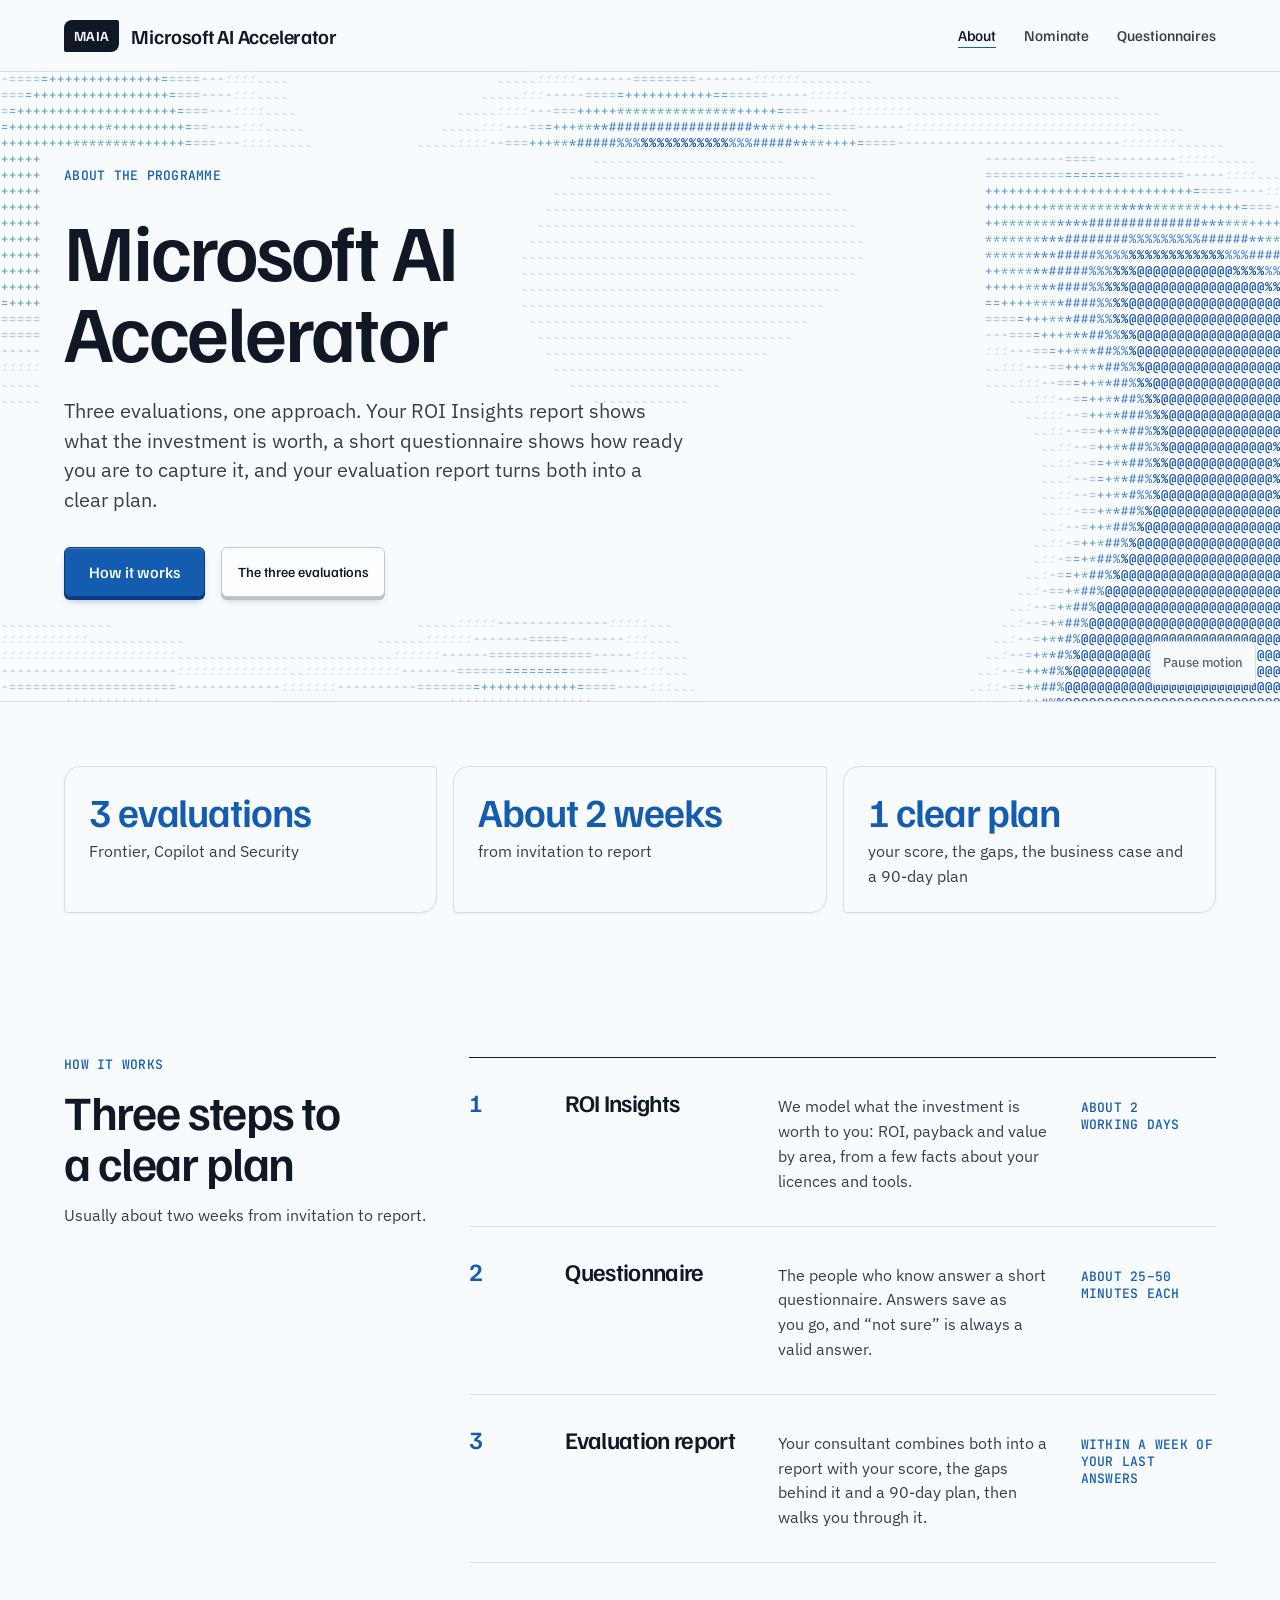
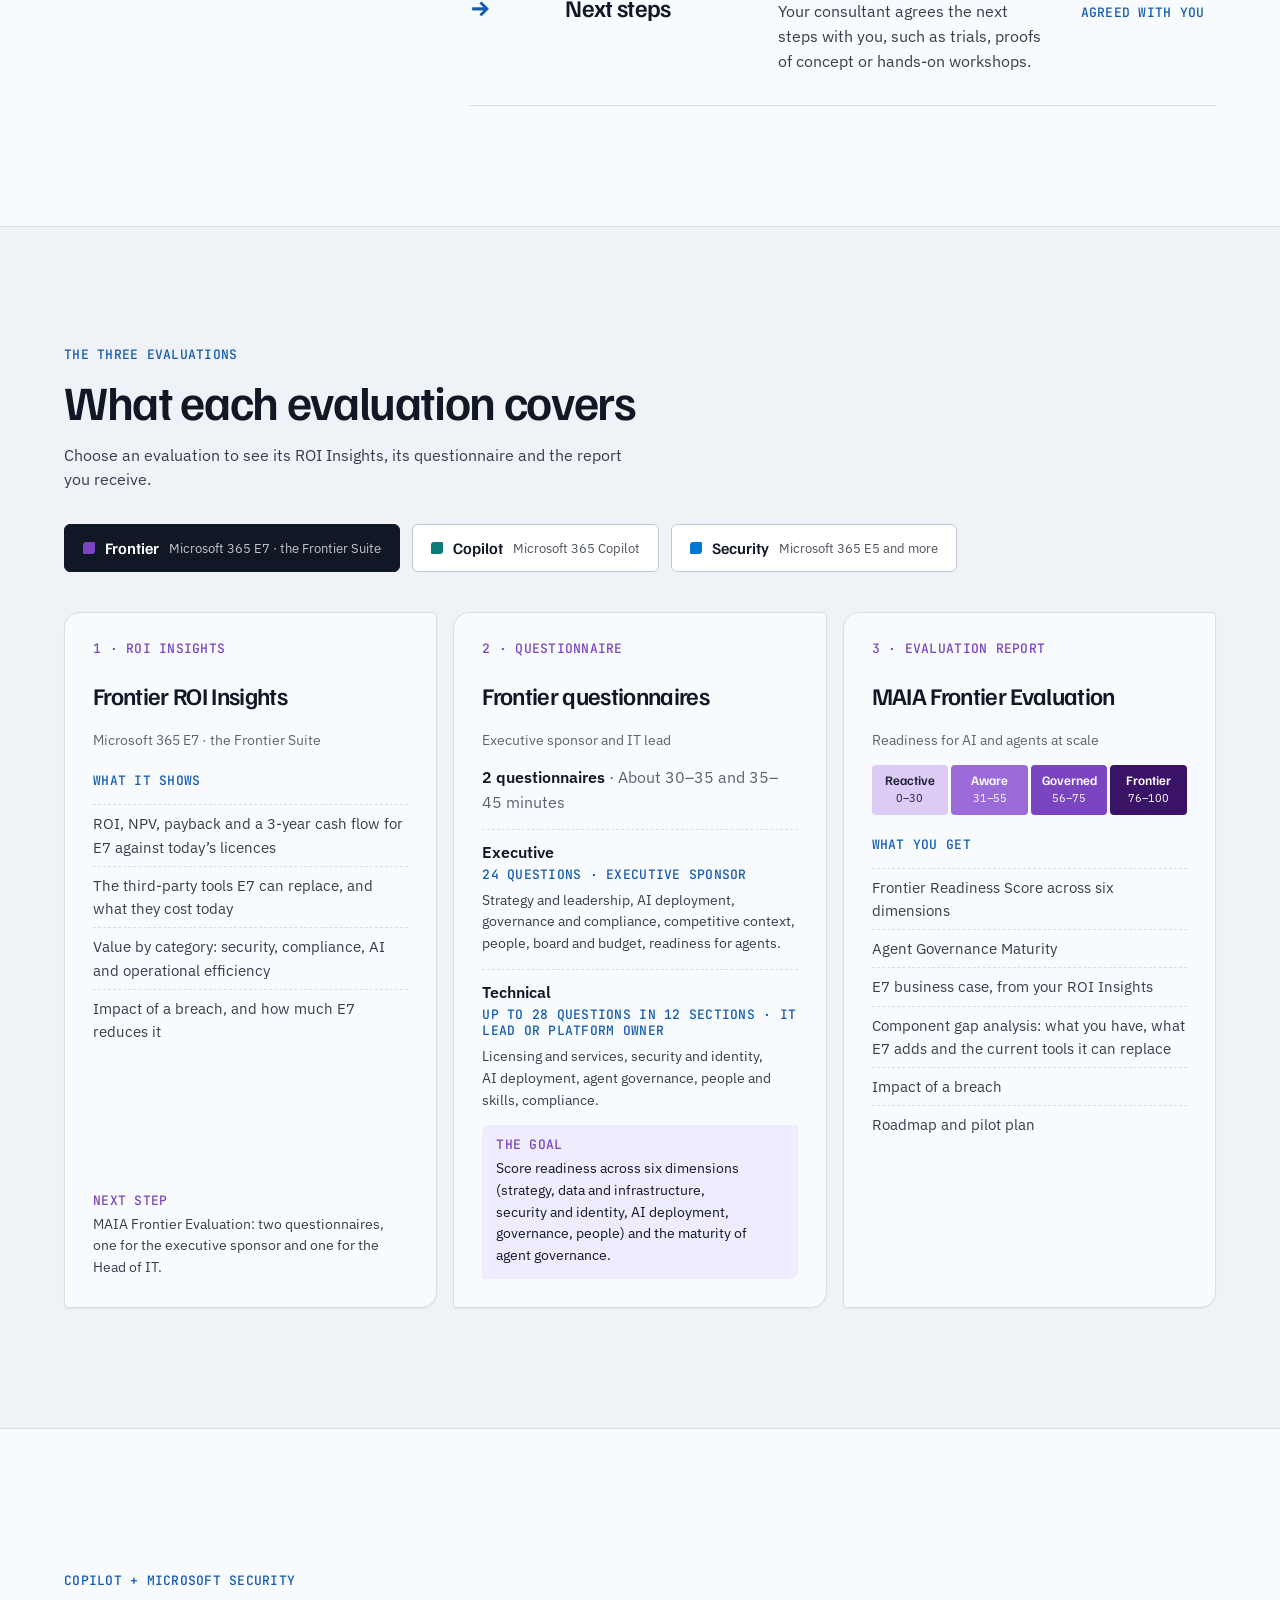
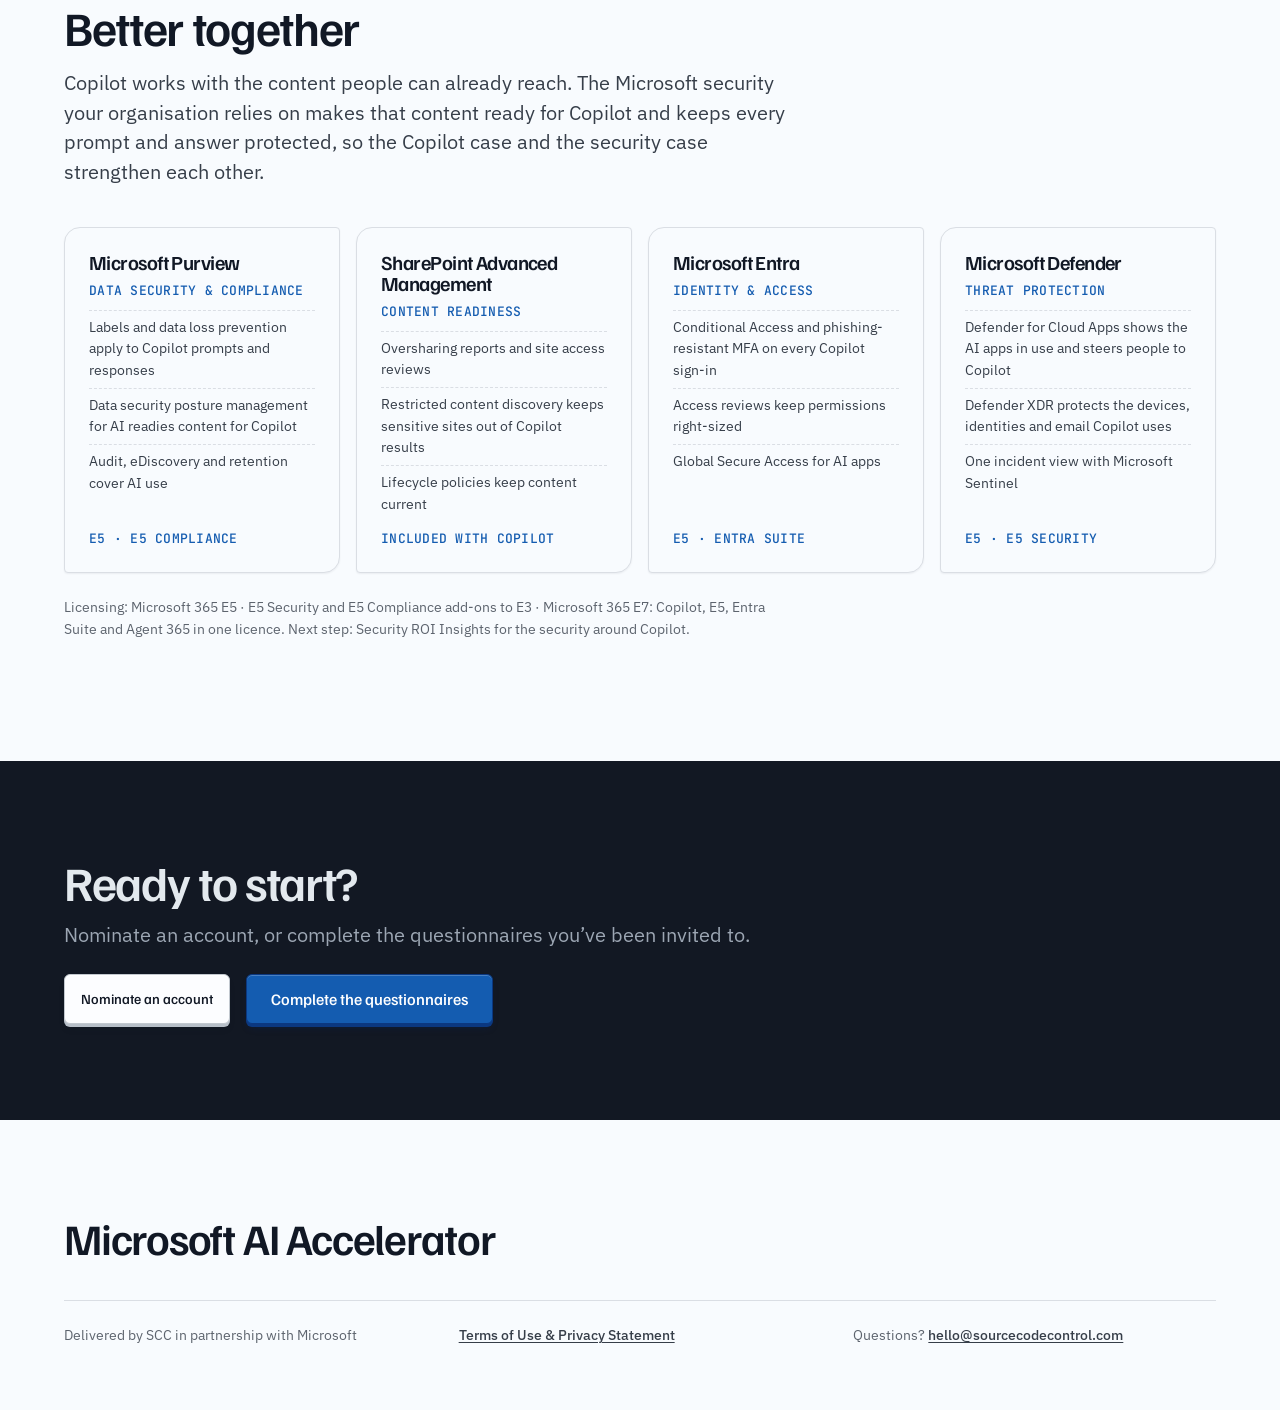
==== about.html @ e5592fd8 "Add files via upload" ====
<!DOCTYPE html>
<html lang="en">
<head>
<meta charset="UTF-8">
<meta name="viewport" content="width=device-width, initial-scale=1.0">
<title>About the programme · Microsoft AI Accelerator</title>
<meta name="description" content="Welcome to Microsoft AI Accelerator: learn about the programme, nominate an account, or complete your Frontier, Copilot or Security questionnaires.">
<meta name="robots" content="noindex">
<link rel="icon" href="data:image/svg+xml,%3Csvg xmlns='http://www.w3.org/2000/svg' viewBox='0 0 64 64'%3E%3Crect width='64' height='64' rx='14' fill='%2317223A'/%3E%3Ctext x='32' y='40' font-family='Segoe UI,Arial' font-size='19' font-weight='700' fill='%23F5F7FB' text-anchor='middle'%3EMAIA%3C/text%3E%3C/svg%3E">
<link rel="preconnect" href="https://fonts.googleapis.com"><link rel="preconnect" href="https://fonts.gstatic.com" crossorigin><link href="https://fonts.googleapis.com/css2?family=Familjen+Grotesk:wght@500;600&amp;family=IBM+Plex+Sans:wght@400;500;600&amp;family=JetBrains+Mono:wght@500&amp;display=swap" rel="stylesheet">
<style>
body{margin:0;background:oklch(98.6% .005 250);color:oklch(21% .028 262);font:16px/1.55 'IBM Plex Sans',system-ui,sans-serif;-webkit-font-smoothing:antialiased}
a{color:inherit;text-decoration-thickness:1px;text-underline-offset:.16em}a:hover{color:oklch(48% .15 256)}
h1,h2,h3{margin:0;font-family:'Familjen Grotesk',system-ui,sans-serif;font-weight:600;letter-spacing:-.028em;line-height:1.05;text-wrap:balance}p{margin:0;text-wrap:pretty}
.wrap{width:100%;max-width:1440px;margin:0 auto;padding:0 64px;box-sizing:border-box}@media(max-width:960px){.wrap{padding:0 24px}}@media(max-width:640px){.wrap{padding:0 16px}.hide-s{display:none!important}}
.key{display:inline-flex;align-items:center;justify-content:center;gap:8px;min-height:44px;padding:0 16px;border:1px solid oklch(83% .012 252);border-radius:6px;background:oklch(99.4% .003 250);color:oklch(21% .028 262);font:500 14px/1 'Familjen Grotesk',sans-serif;box-shadow:0 3px 0 0 oklch(80% .016 254),0 6px 8px -4px oklch(21% .028 262/.28),inset 0 1px 0 #fff;text-decoration:none;white-space:nowrap;cursor:pointer;transition:transform .12s}
.key:hover{transform:translateY(-1px);color:oklch(21% .028 262)}.key:active{transform:translateY(3px);box-shadow:inset 0 1px 2px oklch(21% .028 262/.14)}
.key.p{min-height:48px;padding:0 24px;font-size:16px;background:oklch(48% .15 256);border-color:oklch(36% .13 260);color:#fff;box-shadow:0 3px 0 0 oklch(36% .13 260),0 6px 8px -4px oklch(30% .12 260/.45),inset 0 1px 0 oklch(100% 0 0/.22)}.key.p:hover{color:#fff}
.card{display:block;box-sizing:border-box;background:oklch(98.6% .005 250);border:1px solid oklch(90% .009 252);border-radius:16px 4px 16px 4px;box-shadow:0 1px 2px oklch(21% .028 262/.06);text-decoration:none;color:inherit;transition:border-color .22s}a.card:hover{border-color:oklch(72% .09 256);color:inherit}a.card:hover .key{transform:translateY(-1px)}
.eb{font:500 13px/1.3 'JetBrains Mono',ui-monospace,monospace;letter-spacing:.02em;text-transform:uppercase;color:oklch(48% .15 256)}
.dots{background-image:radial-gradient(circle,oklch(81% .045 255) 1px,transparent 1.4px);background-size:8px 16px}.dots-d{background-image:radial-gradient(circle,oklch(41% .05 260) 1px,transparent 1.4px);background-size:8px 16px}
.inp{width:100%;box-sizing:border-box;min-height:44px;padding:10px 12px;border:1px solid oklch(83% .012 252);border-radius:6px;background:#fff;color:inherit;font:16px/1.4 'IBM Plex Sans',sans-serif}
.opt{display:flex;gap:12px;align-items:flex-start;width:100%;box-sizing:border-box;text-align:left;padding:12px 14px;border:1px solid oklch(83% .012 252);border-radius:6px;background:#fff;color:inherit;font:16px/1.45 'IBM Plex Sans',sans-serif;cursor:pointer}.opt:hover{border-color:oklch(48% .15 256)}.opt.on{border-color:oklch(48% .15 256);background:oklch(95% .028 256);box-shadow:0 0 0 1px oklch(48% .15 256)}
.tbl{width:100%;border-collapse:collapse;font-size:14px}.tbl th{text-align:left;font:500 12px/1.2 'JetBrains Mono',monospace;text-transform:uppercase;color:oklch(50% .018 258);padding:10px;border:0;border-bottom:1px solid oklch(90% .009 252);white-space:nowrap;background:oklch(98.6% .005 250)}.tbl td{padding:6px 10px;border:0;border-top:1px solid oklch(90% .009 252);vertical-align:middle}.tbl tbody tr:first-child td{border-top:0}.rc>div:first-child{border-top:0!important}.tbl .inp{min-height:38px;padding:7px 9px;font-size:14px}
:focus-visible{outline:2px solid oklch(48% .15 256);outline-offset:2px}[hidden]{display:none!important}@media(prefers-reduced-motion:reduce){*{transition:none!important;animation:none!important}}
.g3{display:grid;grid-template-columns:repeat(3,minmax(0,1fr));gap:16px}.steps{display:grid;grid-template-columns:minmax(0,4fr) minmax(0,8fr);column-gap:32px}
.srow{display:grid;grid-template-columns:64px minmax(0,4fr) minmax(0,6fr) minmax(0,3fr);column-gap:32px;align-items:baseline;padding:32px 0;border-top:1px solid oklch(90% .009 252)}
.tab{display:inline-flex;align-items:center;gap:10px;min-height:48px;padding:0 18px;border:1px solid oklch(83% .012 252);border-radius:6px;background:#fff;color:inherit;font:600 16px/1 'Familjen Grotesk',sans-serif;cursor:pointer}.tab.on{background:oklch(21% .028 262);color:#fff;border-color:oklch(21% .028 262)}
.bt4{display:grid;grid-template-columns:repeat(4,minmax(0,1fr));gap:16px}
@media(max-width:960px){.g3,.steps,.bt4{grid-template-columns:minmax(0,1fr);row-gap:24px}.srow{grid-template-columns:40px minmax(0,1fr);row-gap:8px}.srow>*:nth-child(n+3){grid-column:2}}
</style>
</head>
<body>
<div style="min-height:100vh;background:oklch(98.6% .005 250)">
<header class="wrap" style="display:flex;align-items:center;justify-content:space-between;gap:24px;min-height:72px;border-bottom:1px solid oklch(90% .009 252);background:oklch(98.6% .005 250);position:relative;z-index:10">
<a href="index.html#home" data-keep style="display:inline-flex;align-items:center;gap:12px;text-decoration:none;color:oklch(21% .028 262);min-width:0"><span aria-hidden="true" style="height:32px;padding:0 10px;display:grid;place-items:center;flex-shrink:0;border-radius:8px 2px;background:oklch(21% .028 262);color:oklch(98.6% .005 250);font:600 14px/1 'Familjen Grotesk',system-ui,sans-serif;letter-spacing:.02em">MAIA</span><span style="font:600 20px/1.1 'Familjen Grotesk',system-ui,sans-serif;letter-spacing:-.01em;white-space:nowrap">Microsoft AI Accelerator</span></a>
<nav aria-label="Site" style="display:flex;align-items:center;gap:28px"><a href="about.html" data-keep class="hide-s" style="font:500 15px/1 'Familjen Grotesk',system-ui,sans-serif;text-decoration:none;color:oklch(21% .028 262);text-decoration:underline;text-decoration-color:oklch(48% .15 256);text-underline-offset:6px;">About</a><a href="nominate.html" data-keep class="hide-s" style="font:500 15px/1 'Familjen Grotesk',system-ui,sans-serif;text-decoration:none;color:oklch(36% .022 260);">Nominate</a><a href="questionnaires.html" data-keep class="hide-s" style="font:500 15px/1 'Familjen Grotesk',system-ui,sans-serif;text-decoration:none;color:oklch(36% .022 260);">Questionnaires</a></nav>
</header>
<main>
<section style="position:relative;isolation:isolate;border-bottom:1px solid oklch(90% .009 252)"><div class="dots" aria-hidden="true" style="position:absolute;inset:0;z-index:0;pointer-events:none"><canvas data-field="1" style="display:block;width:100%;height:100%;background:oklch(98.6% .005 250)"></canvas></div><div class="wrap" style="position:relative;z-index:2;padding-top:96px;padding-bottom:104px"><div data-shield="0.12" style="display:grid;gap:24px;max-width:900px">
<p class="eb">About the programme</p>
<h1 style="font-size:clamp(44px,5vw + 16px,84px);line-height:1.02;max-width:16ch">Microsoft AI Accelerator</h1>
<p style="font-size:clamp(18px,.35vw + 16px,22px);line-height:1.45;color:oklch(36% .022 260);max-width:52ch">Three evaluations, one approach. Your ROI Insights report shows what the investment is worth, a short questionnaire shows how ready you are to capture it, and your evaluation report turns both into a clear plan.</p>
<div style="display:flex;flex-wrap:wrap;gap:16px;margin-top:8px"><a class="key p" href="#how">How it works</a><a class="key" href="#evaluations">The three evaluations</a></div>
</div></div><button type="button" id="motionBtn" aria-pressed="false" style="position:absolute;right:24px;bottom:16px;z-index:3;min-height:44px;padding:0 12px;border:1px solid oklch(90% .009 252);border-radius:6px;background:oklch(98.6% .005 250);color:oklch(50% .018 258);font:500 13px/1 'IBM Plex Sans',sans-serif;cursor:pointer">Pause motion</button></section>
<section class="wrap" style="padding-top:64px"><div class="g3">
<div class="card" style="padding:24px"><p style="font:600 40px/1 'Familjen Grotesk',system-ui,sans-serif;letter-spacing:-.028em;color:oklch(48% .15 256)">3 evaluations</p><p style="color:oklch(36% .022 260);margin-top:8px">Frontier, Copilot and Security</p></div>
<div class="card" style="padding:24px"><p style="font:600 40px/1 'Familjen Grotesk',system-ui,sans-serif;letter-spacing:-.028em;color:oklch(48% .15 256)">About 2 weeks</p><p style="color:oklch(36% .022 260);margin-top:8px">from invitation to report</p></div>
<div class="card" style="padding:24px"><p style="font:600 40px/1 'Familjen Grotesk',system-ui,sans-serif;letter-spacing:-.028em;color:oklch(48% .15 256)">1 clear plan</p><p style="color:oklch(36% .022 260);margin-top:8px">your score, the gaps, the business case and a 90-day plan</p></div>
</div></section>
<section id="how" class="wrap steps" style="padding-top:144px;padding-bottom:120px">
<div style="margin-bottom:40px"><p class="eb">How it works</p><h2 style="font-size:clamp(32px,2.5vw + 16px,56px);max-width:12ch;margin-top:12px">Three steps to a clear plan</h2><p style="color:oklch(36% .022 260);margin-top:16px">Usually about two weeks from invitation to report.</p></div>
<ol style="margin:0;padding:0;list-style:none;border-bottom:1px solid oklch(90% .009 252)">
<li class="srow" style="border-top-color:oklch(21% .028 262)"><span style="font:600 25px/1 'Familjen Grotesk',system-ui,sans-serif;color:oklch(48% .15 256)">1</span><h3 style="font-size:24px">ROI Insights</h3><p style="color:oklch(36% .022 260)">We model what the investment is worth to you: ROI, payback and value by area, from a few facts about your licences and tools.</p><p class="eb">About 2 working days</p></li>
<li class="srow"><span style="font:600 25px/1 'Familjen Grotesk',system-ui,sans-serif;color:oklch(48% .15 256)">2</span><h3 style="font-size:24px">Questionnaire</h3><p style="color:oklch(36% .022 260)">The people who know answer a short questionnaire. Answers save as you go, and “not sure” is always a valid answer.</p><p class="eb">About 25–50 minutes each</p></li>
<li class="srow"><span style="font:600 25px/1 'Familjen Grotesk',system-ui,sans-serif;color:oklch(48% .15 256)">3</span><h3 style="font-size:24px">Evaluation report</h3><p style="color:oklch(36% .022 260)">Your consultant combines both into a report with your score, the gaps behind it and a 90-day plan, then walks you through it.</p><p class="eb">Within a week of your last answers</p></li>
<li class="srow"><span style="font:600 25px/1 'Familjen Grotesk',system-ui,sans-serif;color:oklch(48% .15 256)">→</span><h3 style="font-size:24px">Next steps</h3><p style="color:oklch(36% .022 260)">Your consultant agrees the next steps with you, such as trials, proofs of concept or hands-on workshops.</p><p class="eb">Agreed with you</p></li>
</ol>
</section>
<section id="evaluations" style="background:oklch(96.2% .008 252);border-top:1px solid oklch(90% .009 252);border-bottom:1px solid oklch(90% .009 252);padding:120px 0">
<div class="wrap">
<p class="eb">The three evaluations</p><h2 style="font-size:clamp(32px,2.5vw + 16px,56px);margin-top:12px">What each evaluation covers</h2>
<p style="color:oklch(36% .022 260);margin-top:16px;max-width:60ch">Choose an evaluation to see its ROI Insights, its questionnaire and the report you receive.</p>
<div role="tablist" aria-label="Evaluations" style="display:flex;flex-wrap:wrap;gap:12px;margin:32px 0 40px"><button type="button" role="tab" class="tab on" id="tab-frontier" data-k="frontier" aria-selected="true" aria-controls="panel-frontier"><span aria-hidden="true" style="width:12px;height:12px;border-radius:3px 1px;background:#7B45C2"></span>Frontier<span style="font:400 13px/1 'IBM Plex Sans',sans-serif;opacity:.75">Microsoft 365 E7 · the Frontier Suite</span></button><button type="button" role="tab" class="tab" id="tab-copilot" data-k="copilot" aria-selected="false" aria-controls="panel-copilot"><span aria-hidden="true" style="width:12px;height:12px;border-radius:3px 1px;background:#0B7C78"></span>Copilot<span style="font:400 13px/1 'IBM Plex Sans',sans-serif;opacity:.75">Microsoft 365 Copilot</span></button><button type="button" role="tab" class="tab" id="tab-security" data-k="security" aria-selected="false" aria-controls="panel-security"><span aria-hidden="true" style="width:12px;height:12px;border-radius:3px 1px;background:#0078D4"></span>Security<span style="font:400 13px/1 'IBM Plex Sans',sans-serif;opacity:.75">Microsoft 365 E5 and more</span></button></div>
<div class="g3" role="tabpanel" id="panel-frontier" aria-labelledby="tab-frontier">
<div class="card" style="padding:28px;display:flex;flex-direction:column;gap:14px"><p class="eb" style="color:#7B45C2">1 · ROI Insights</p><h3 style="font-size:24px;line-height:1.15;margin-top:10px">Frontier ROI Insights</h3><p style="color:oklch(50% .018 258);font-size:14px;margin-top:6px">Microsoft 365 E7 · the Frontier Suite</p><p class="eb" style="margin-top:8px">What it shows</p><ul style="margin:0;padding:0;list-style:none;font-size:15px;color:oklch(36% .022 260)"><li style="padding:7px 0;border-top:1px dashed oklch(90% .009 252)">ROI, NPV, payback and a 3-year cash flow for E7 against today’s licences</li><li style="padding:7px 0;border-top:1px dashed oklch(90% .009 252)">The third-party tools E7 can replace, and what they cost today</li><li style="padding:7px 0;border-top:1px dashed oklch(90% .009 252)">Value by category: security, compliance, AI and operational efficiency</li><li style="padding:7px 0;border-top:1px dashed oklch(90% .009 252)">Impact of a breach, and how much E7 reduces it</li></ul><div style="margin-top:auto;padding-top:12px;font-size:14px;color:oklch(36% .022 260)"><p class="eb" style="color:#7B45C2">Next step</p><p style="margin-top:4px">MAIA Frontier Evaluation: two questionnaires, one for the executive sponsor and one for the Head of IT.</p></div></div>
<div class="card" style="padding:28px;display:flex;flex-direction:column;gap:14px"><p class="eb" style="color:#7B45C2">2 · Questionnaire</p><h3 style="font-size:24px;line-height:1.15;margin-top:10px">Frontier questionnaires</h3><p style="color:oklch(50% .018 258);font-size:14px;margin-top:6px">Executive sponsor and IT lead</p><p style="font-weight:600">2 questionnaires<span style="font-weight:400;color:oklch(50% .018 258)"> · About 30–35 and 35–45 minutes</span></p><div style="border-top:1px dashed oklch(90% .009 252);padding-top:10px"><p style="font-weight:600">Executive</p><p class="eb" style="margin-top:2px">24 questions · executive sponsor</p><p style="font-size:14px;color:oklch(36% .022 260);margin-top:6px">Strategy and leadership, AI deployment, governance and compliance, competitive context, people, board and budget, readiness for agents.</p></div><div style="border-top:1px dashed oklch(90% .009 252);padding-top:10px"><p style="font-weight:600">Technical</p><p class="eb" style="margin-top:2px">Up to 28 questions in 12 sections · IT lead or platform owner</p><p style="font-size:14px;color:oklch(36% .022 260);margin-top:6px">Licensing and services, security and identity, AI deployment, agent governance, people and skills, compliance.</p></div><div style="margin-top:auto;padding:12px 14px;border-radius:8px 2px;background:oklch(95% .025 292);font-size:14px"><p class="eb" style="color:#7B45C2">The goal</p><p style="margin-top:4px">Score readiness across six dimensions (strategy, data and infrastructure, security and identity, AI deployment, governance, people) and the maturity of agent governance.</p></div></div>
<div class="card" style="padding:28px;display:flex;flex-direction:column;gap:14px"><p class="eb" style="color:#7B45C2">3 · Evaluation report</p><h3 style="font-size:24px;line-height:1.15;margin-top:10px">MAIA Frontier Evaluation</h3><p style="color:oklch(50% .018 258);font-size:14px;margin-top:6px">Readiness for AI and agents at scale</p><div style="display:grid;grid-template-columns:repeat(4,minmax(0,1fr));gap:3px"><div style="padding:8px 4px;border-radius:4px;text-align:center;background:#DCCBF4;color:#1B2030"><p style="font:600 13px/1.1 'Familjen Grotesk',system-ui,sans-serif">Reactive</p><p style="font-size:11px;margin-top:2px">0–30</p></div><div style="padding:8px 4px;border-radius:4px;text-align:center;background:#9B6BDA;color:#FFFFFF"><p style="font:600 13px/1.1 'Familjen Grotesk',system-ui,sans-serif">Aware</p><p style="font-size:11px;margin-top:2px">31–55</p></div><div style="padding:8px 4px;border-radius:4px;text-align:center;background:#7B45C2;color:#FFFFFF"><p style="font:600 13px/1.1 'Familjen Grotesk',system-ui,sans-serif">Governed</p><p style="font-size:11px;margin-top:2px">56–75</p></div><div style="padding:8px 4px;border-radius:4px;text-align:center;background:#3B1366;color:#FFFFFF"><p style="font:600 13px/1.1 'Familjen Grotesk',system-ui,sans-serif">Frontier</p><p style="font-size:11px;margin-top:2px">76–100</p></div></div><p class="eb" style="margin-top:8px">What you get</p><ul style="margin:0;padding:0;list-style:none;font-size:15px;color:oklch(36% .022 260)"><li style="padding:7px 0;border-top:1px dashed oklch(90% .009 252)">Frontier Readiness Score across six dimensions</li><li style="padding:7px 0;border-top:1px dashed oklch(90% .009 252)">Agent Governance Maturity</li><li style="padding:7px 0;border-top:1px dashed oklch(90% .009 252)">E7 business case, from your ROI Insights</li><li style="padding:7px 0;border-top:1px dashed oklch(90% .009 252)">Component gap analysis: what you have, what E7 adds and the current tools it can replace</li><li style="padding:7px 0;border-top:1px dashed oklch(90% .009 252)">Impact of a breach</li><li style="padding:7px 0;border-top:1px dashed oklch(90% .009 252)">Roadmap and pilot plan</li></ul></div>
</div><div class="g3" role="tabpanel" id="panel-copilot" aria-labelledby="tab-copilot" hidden>
<div class="card" style="padding:28px;display:flex;flex-direction:column;gap:14px"><p class="eb" style="color:#0B7C78">1 · ROI Insights</p><h3 style="font-size:24px;line-height:1.15;margin-top:10px">Copilot ROI Insights</h3><p style="color:oklch(50% .018 258);font-size:14px;margin-top:6px">Microsoft 365 Copilot</p><p class="eb" style="margin-top:8px">What it shows</p><ul style="margin:0;padding:0;list-style:none;font-size:15px;color:oklch(36% .022 260)"><li style="padding:7px 0;border-top:1px dashed oklch(90% .009 252)">ROI, NPV, payback, licence cost and the time each person needs to save to break even</li><li style="padding:7px 0;border-top:1px dashed oklch(90% .009 252)">Stage 1, individual: time saved by role on meetings, search and content</li><li style="padding:7px 0;border-top:1px dashed oklch(90% .009 252)">Stages 2 and 3, departmental and organisational: KPIs from a sourced library</li><li style="padding:7px 0;border-top:1px dashed oklch(90% .009 252)">Value by role and by department</li></ul><div style="margin-top:auto;padding-top:12px;font-size:14px;color:oklch(36% .022 260)"><p class="eb" style="color:#0B7C78">Next step</p><p style="margin-top:4px">MAIA Copilot Value Evaluation: one questionnaire for whoever leads AI transformation. See also Copilot + Microsoft Security, below.</p></div></div>
<div class="card" style="padding:28px;display:flex;flex-direction:column;gap:14px"><p class="eb" style="color:#0B7C78">2 · Questionnaire</p><h3 style="font-size:24px;line-height:1.15;margin-top:10px">Copilot questionnaire</h3><p style="color:oklch(50% .018 258);font-size:14px;margin-top:6px">Whoever leads AI transformation, with the Copilot Dashboard to hand</p><p style="font-weight:600">1 questionnaire<span style="font-weight:400;color:oklch(50% .018 258)"> · About 25–35 minutes · 22 questions</span></p><div style="border-top:1px dashed oklch(90% .009 252);padding-top:10px"><p style="font-weight:600">Everyday AI</p><p class="eb" style="margin-top:2px">Regular use</p><p style="font-size:14px;color:oklch(36% .022 260);margin-top:6px">How many people use Copilot regularly, for which everyday tasks, and whether managers lead by example.</p></div><div style="border-top:1px dashed oklch(90% .009 252);padding-top:10px"><p style="font-weight:600">Advanced AI</p><p class="eb" style="margin-top:2px">Agents and workflows</p><p style="font-size:14px;color:oklch(36% .022 260);margin-top:6px">Agents in use, work handed over end to end, the first workflows to hand over, agent governance and department KPIs.</p></div><div style="border-top:1px dashed oklch(90% .009 252);padding-top:10px"><p style="font-weight:600">AI FinOps and measuring value</p><p class="eb" style="margin-top:2px">Spend matched to value</p><p style="font-size:14px;color:oklch(36% .022 260);margin-top:6px">Licence use, the Copilot Credits budget and forecast, moving unused licences, and how value is tracked.</p></div><div style="margin-top:auto;padding:12px 14px;border-radius:8px 2px;background:oklch(95.5% .025 190);font-size:14px"><p class="eb" style="color:#0B7C78">The goal</p><p style="margin-top:4px">Your Copilot Value Score, and how much of the value in your ROI Insights you already collect. An optional ROI check updates users, roles and KPIs.</p></div></div>
<div class="card" style="padding:28px;display:flex;flex-direction:column;gap:14px"><p class="eb" style="color:#0B7C78">3 · Evaluation report</p><h3 style="font-size:24px;line-height:1.15;margin-top:10px">MAIA Copilot Value Evaluation</h3><p style="color:oklch(50% .018 258);font-size:14px;margin-top:6px">The value Copilot returns today, and the plan to grow it</p><div style="display:grid;grid-template-columns:repeat(4,minmax(0,1fr));gap:3px"><div style="padding:8px 4px;border-radius:4px;text-align:center;background:#BFE6E0;color:#1B2030"><p style="font:600 13px/1.1 'Familjen Grotesk',system-ui,sans-serif">Starting</p><p style="font-size:11px;margin-top:2px">0–25</p></div><div style="padding:8px 4px;border-radius:4px;text-align:center;background:#1F9A90;color:#FFFFFF"><p style="font:600 13px/1.1 'Familjen Grotesk',system-ui,sans-serif">Building</p><p style="font-size:11px;margin-top:2px">26–50</p></div><div style="padding:8px 4px;border-radius:4px;text-align:center;background:#0B7C78;color:#FFFFFF"><p style="font:600 13px/1.1 'Familjen Grotesk',system-ui,sans-serif">Scaling</p><p style="font-size:11px;margin-top:2px">51–75</p></div><div style="padding:8px 4px;border-radius:4px;text-align:center;background:#073B3F;color:#FFFFFF"><p style="font:600 13px/1.1 'Familjen Grotesk',system-ui,sans-serif">Frontier</p><p style="font-size:11px;margin-top:2px">76–100</p></div></div><p class="eb" style="margin-top:8px">What you get</p><ul style="margin:0;padding:0;list-style:none;font-size:15px;color:oklch(36% .022 260)"><li style="padding:7px 0;border-top:1px dashed oklch(90% .009 252)">Copilot Value Score: Everyday AI, Advanced AI and AI FinOps</li><li style="padding:7px 0;border-top:1px dashed oklch(90% .009 252)">Value collected today against the licence cost</li><li style="padding:7px 0;border-top:1px dashed oklch(90% .009 252)">Break-even: minutes a day each person needs to save</li><li style="padding:7px 0;border-top:1px dashed oklch(90% .009 252)">Your first workflows, valued</li><li style="padding:7px 0;border-top:1px dashed oklch(90% .009 252)">Five actions, lowest answers first, and a 30/60/90-day plan with a day-90 target</li><li style="padding:7px 0;border-top:1px dashed oklch(90% .009 252)">Copilot + Microsoft Security: better together</li></ul></div>
</div><div class="g3" role="tabpanel" id="panel-security" aria-labelledby="tab-security" hidden>
<div class="card" style="padding:28px;display:flex;flex-direction:column;gap:14px"><p class="eb" style="color:#0078D4">1 · ROI Insights</p><h3 style="font-size:24px;line-height:1.15;margin-top:10px">Security ROI Insights</h3><p style="color:oklch(50% .018 258);font-size:14px;margin-top:6px">Microsoft 365 E5 · Sentinel · Defender for Cloud · Entra Suite</p><p class="eb" style="margin-top:8px">What it shows</p><ul style="margin:0;padding:0;list-style:none;font-size:15px;color:oklch(36% .022 260)"><li style="padding:7px 0;border-top:1px dashed oklch(90% .009 252)">ROI, NPV, payback and a 3-year cash flow for the move to E5</li><li style="padding:7px 0;border-top:1px dashed oklch(90% .009 252)">Four value pillars: Reduce TCO, Reduce Risk & Increase Resilience, Boost Operational Excellence, Lead with AI</li><li style="padding:7px 0;border-top:1px dashed oklch(90% .009 252)">Security tools E5 consolidates, and breach loss avoided</li><li style="padding:7px 0;border-top:1px dashed oklch(90% .009 252)">Outlooks for Sentinel, Defender for Cloud and Entra Suite</li></ul><div style="margin-top:auto;padding-top:12px;font-size:14px;color:oklch(36% .022 260)"><p class="eb" style="color:#0078D4">Next step</p><p style="margin-top:4px">MAIA Security Evaluation: two questionnaires, one for the executive sponsor and one for the security lead.</p></div></div>
<div class="card" style="padding:28px;display:flex;flex-direction:column;gap:14px"><p class="eb" style="color:#0078D4">2 · Questionnaire</p><h3 style="font-size:24px;line-height:1.15;margin-top:10px">Security questionnaires</h3><p style="color:oklch(50% .018 258);font-size:14px;margin-top:6px">Executive sponsor and security lead</p><p style="font-weight:600">2 questionnaires<span style="font-weight:400;color:oklch(50% .018 258)"> · About 25–30 and 45–50 minutes</span></p><div style="border-top:1px dashed oklch(90% .009 252);padding-top:10px"><p style="font-weight:600">Executive</p><p class="eb" style="margin-top:2px">16 questions · CFO, CIO or COO</p><p style="font-size:14px;color:oklch(36% .022 260);margin-top:6px">Business priorities, the risks that matter to the board, incident history, how the decision gets made and when the budget is set.</p></div><div style="border-top:1px dashed oklch(90% .009 252);padding-top:10px"><p style="font-weight:600">Technical</p><p class="eb" style="margin-top:2px">57 questions in 9 sections · CISO or Head of IT Security</p><p style="font-size:14px;color:oklch(36% .022 260);margin-top:6px">Licensing and pricing, security tools and spend, identity, endpoint, email and data, security operations and compliance, cloud.</p></div><div style="margin-top:auto;padding:12px 14px;border-radius:8px 2px;background:oklch(95% .028 256);font-size:14px"><p class="eb" style="color:#0078D4">The goal</p><p style="margin-top:4px">Score security posture across six domains (identity, endpoint, data and AI, cloud, security operations, governance) and find the tools E5 can consolidate.</p></div></div>
<div class="card" style="padding:28px;display:flex;flex-direction:column;gap:14px"><p class="eb" style="color:#0078D4">3 · Evaluation report</p><h3 style="font-size:24px;line-height:1.15;margin-top:10px">MAIA Security Evaluation</h3><p style="color:oklch(50% .018 258);font-size:14px;margin-top:6px">Your posture, your exposure and the case for the board</p><div style="display:grid;grid-template-columns:repeat(4,minmax(0,1fr));gap:3px"><div style="padding:8px 4px;border-radius:4px;text-align:center;background:#C5E1F7;color:#1B2030"><p style="font:600 13px/1.1 'Familjen Grotesk',system-ui,sans-serif">Exposed</p><p style="font-size:11px;margin-top:2px">0–39</p></div><div style="padding:8px 4px;border-radius:4px;text-align:center;background:#3A96DD;color:#FFFFFF"><p style="font:600 13px/1.1 'Familjen Grotesk',system-ui,sans-serif">Developing</p><p style="font-size:11px;margin-top:2px">40–59</p></div><div style="padding:8px 4px;border-radius:4px;text-align:center;background:#0078D4;color:#FFFFFF"><p style="font:600 13px/1.1 'Familjen Grotesk',system-ui,sans-serif">Managed</p><p style="font-size:11px;margin-top:2px">60–79</p></div><div style="padding:8px 4px;border-radius:4px;text-align:center;background:#033870;color:#FFFFFF"><p style="font:600 13px/1.1 'Familjen Grotesk',system-ui,sans-serif">Resilient</p><p style="font-size:11px;margin-top:2px">80–100</p></div></div><p class="eb" style="margin-top:8px">What you get</p><ul style="margin:0;padding:0;list-style:none;font-size:15px;color:oklch(36% .022 260)"><li style="padding:7px 0;border-top:1px dashed oklch(90% .009 252)">Security Posture Index today and the target, by domain</li><li style="padding:7px 0;border-top:1px dashed oklch(90% .009 252)">Impact of a breach and the expected loss avoided</li><li style="padding:7px 0;border-top:1px dashed oklch(90% .009 252)">Programme business case: E5 with Sentinel, Defender for Cloud and Entra Suite</li><li style="padding:7px 0;border-top:1px dashed oklch(90% .009 252)">Decision path: who decides, who approves, and when</li><li style="padding:7px 0;border-top:1px dashed oklch(90% .009 252)">Five priorities</li><li style="padding:7px 0;border-top:1px dashed oklch(90% .009 252)">90-day roadmap</li></ul></div>
</div></div>
</div>
</section>
<section class="wrap" style="padding-top:144px;padding-bottom:120px">
<p class="eb">Copilot + Microsoft Security</p><h2 style="font-size:clamp(32px,2.5vw + 16px,56px);margin-top:12px">Better together</h2>
<p style="font-size:clamp(18px,.35vw + 16px,22px);line-height:1.45;color:oklch(36% .022 260);margin:16px 0 40px;max-width:62ch">Copilot works with the content people can already reach. The Microsoft security your organisation relies on makes that content ready for Copilot and keeps every prompt and answer protected, so the Copilot case and the security case strengthen each other.</p>
<div class="bt4"><div class="card" style="padding:24px;display:flex;flex-direction:column;gap:10px"><h3 style="font-size:20px">Microsoft Purview</h3><p class="eb">Data security & compliance</p><ul style="margin:0;padding:0;list-style:none;font-size:14px;color:oklch(36% .022 260)"><li style="padding:6px 0;border-top:1px dashed oklch(90% .009 252)">Labels and data loss prevention apply to Copilot prompts and responses</li><li style="padding:6px 0;border-top:1px dashed oklch(90% .009 252)">Data security posture management for AI readies content for Copilot</li><li style="padding:6px 0;border-top:1px dashed oklch(90% .009 252)">Audit, eDiscovery and retention cover AI use</li></ul><p class="eb" style="margin-top:auto;color:oklch(48% .15 256)">E5 · E5 Compliance</p></div><div class="card" style="padding:24px;display:flex;flex-direction:column;gap:10px"><h3 style="font-size:20px">SharePoint Advanced Management</h3><p class="eb">Content readiness</p><ul style="margin:0;padding:0;list-style:none;font-size:14px;color:oklch(36% .022 260)"><li style="padding:6px 0;border-top:1px dashed oklch(90% .009 252)">Oversharing reports and site access reviews</li><li style="padding:6px 0;border-top:1px dashed oklch(90% .009 252)">Restricted content discovery keeps sensitive sites out of Copilot results</li><li style="padding:6px 0;border-top:1px dashed oklch(90% .009 252)">Lifecycle policies keep content current</li></ul><p class="eb" style="margin-top:auto;color:oklch(48% .15 256)">Included with Copilot</p></div><div class="card" style="padding:24px;display:flex;flex-direction:column;gap:10px"><h3 style="font-size:20px">Microsoft Entra</h3><p class="eb">Identity & access</p><ul style="margin:0;padding:0;list-style:none;font-size:14px;color:oklch(36% .022 260)"><li style="padding:6px 0;border-top:1px dashed oklch(90% .009 252)">Conditional Access and phishing-resistant MFA on every Copilot sign-in</li><li style="padding:6px 0;border-top:1px dashed oklch(90% .009 252)">Access reviews keep permissions right-sized</li><li style="padding:6px 0;border-top:1px dashed oklch(90% .009 252)">Global Secure Access for AI apps</li></ul><p class="eb" style="margin-top:auto;color:oklch(48% .15 256)">E5 · Entra Suite</p></div><div class="card" style="padding:24px;display:flex;flex-direction:column;gap:10px"><h3 style="font-size:20px">Microsoft Defender</h3><p class="eb">Threat protection</p><ul style="margin:0;padding:0;list-style:none;font-size:14px;color:oklch(36% .022 260)"><li style="padding:6px 0;border-top:1px dashed oklch(90% .009 252)">Defender for Cloud Apps shows the AI apps in use and steers people to Copilot</li><li style="padding:6px 0;border-top:1px dashed oklch(90% .009 252)">Defender XDR protects the devices, identities and email Copilot uses</li><li style="padding:6px 0;border-top:1px dashed oklch(90% .009 252)">One incident view with Microsoft Sentinel</li></ul><p class="eb" style="margin-top:auto;color:oklch(48% .15 256)">E5 · E5 Security</p></div></div>
<p style="font-size:14px;color:oklch(50% .018 258);margin-top:24px;max-width:90ch">Licensing: Microsoft 365 E5 · E5 Security and E5 Compliance add-ons to E3 · Microsoft 365 E7: Copilot, E5, Entra Suite and Agent 365 in one licence. Next step: Security ROI Insights for the security around Copilot.</p>
</section>
<section style="background:oklch(21% .024 262);color:oklch(93% .01 250)"><div class="wrap" style="padding-top:96px;padding-bottom:96px;display:flex;flex-wrap:wrap;gap:24px 48px;align-items:center;justify-content:space-between">
<div><h2 style="font-size:clamp(32px,2.5vw + 16px,56px)">Ready to start?</h2><p style="color:oklch(72% .022 256);margin-top:12px;font-size:20px">Nominate an account, or complete the questionnaires you’ve been invited to.</p></div>
<div style="display:flex;flex-wrap:wrap;gap:16px"><a class="key" href="nominate.html" data-keep>Nominate an account</a><a class="key p" href="questionnaires.html" data-keep>Complete the questionnaires</a></div>
</div></section>
</main>
<footer class="wrap" style="padding-top:96px;padding-bottom:64px">
<p style="font:600 clamp(32px,3.4vw,56px)/1 'Familjen Grotesk',system-ui,sans-serif;letter-spacing:-.028em;margin:0 0 40px">Microsoft AI Accelerator</p>
<div style="display:grid;grid-template-columns:repeat(auto-fit,minmax(240px,1fr));gap:16px 32px;padding-top:24px;border-top:1px solid oklch(90% .009 252);font-size:14px;color:oklch(50% .018 258)">
<p>Delivered by SCC in partnership with Microsoft</p>
<p><a href="terms.html" data-keep style="color:oklch(36% .022 260);font-weight:500">Terms of Use &amp; Privacy Statement</a></p>
<p>Questions? <a href="mailto:hello@sourcecodecontrol.com" style="color:oklch(36% .022 260);font-weight:500">hello@sourcecodecontrol.com</a></p>
</div>
</footer>
</div>
<script>
/* one evaluation at a time; #frontier, #copilot or #security opens that one */
(function(){var tabs=[].slice.call(document.querySelectorAll('[role=tab][data-k]'));if(!tabs.length)return;
function pick(k,focus){tabs.forEach(function(t){var on=t.getAttribute('data-k')===k;t.setAttribute('aria-selected',on?'true':'false');t.tabIndex=on?0:-1;t.classList.toggle('on',on);var p=document.getElementById('panel-'+t.getAttribute('data-k'));if(p)p.hidden=!on;if(on&&focus)t.focus();});}
tabs.forEach(function(t,i){t.addEventListener('click',function(){pick(t.getAttribute('data-k'));});t.addEventListener('keydown',function(e){var d=e.key==='ArrowRight'?1:e.key==='ArrowLeft'?-1:0;if(!d)return;e.preventDefault();var n=tabs[(i+d+tabs.length)%tabs.length];pick(n.getAttribute('data-k'),true);});});
var h=location.hash.slice(1);if(/^(frontier|copilot|security)$/.test(h)){pick(h);var s=document.getElementById('evaluations');if(s)s.scrollIntoView();}else pick('frontier');})();
</script><script>
/* carry the invitation parameters (?project=…, ?invite=…, ?company=…, ?domain=…) to the next page */
(function(){try{var q=location.search;if(!q)return;document.querySelectorAll('a[data-keep]').forEach(function(a){var h=a.getAttribute('href');if(!h||h.indexOf('?')>=0||h.indexOf('#')===0)return;var i=h.indexOf('#');a.setAttribute('href',i<0?h+q:h.slice(0,i)+q+h.slice(i));});}catch(e){}})();
</script>
<script>
/* motion background: the character field (pause button bottom right; still for reduced motion) */
class DCLogic{constructor(){this.state={};}setState(p,cb){Object.assign(this.state,p);var b=document.getElementById('motionBtn');if(b){b.setAttribute('aria-pressed',String(!!this.state.paused));b.textContent=this.state.paused?'Play motion':'Pause motion';}if(cb)cb();}}
class Component extends DCLogic {
  state = { paused: false };

  setRoot = (el) => { this.rootEl = el; };
  componentWillUnmount() { this.dead = true; if (this.onResize) window.removeEventListener('resize', this.onResize); }
  fieldVals() { const p = !!(this.state && this.state.paused);
    return { setRoot: this.setRoot, paused: p, motionLabel: p ? 'Play motion' : 'Pause motion', toggleMotion: () => this.setState({ paused: !p }) }; }
  startField() {
    const root = this.rootEl; if (!root || !root.querySelectorAll) return;
    const self = this, CW = 8, CH = 16, RAMP = ' .:-=+*#%@', PAL = ['oklch(89% .025 254)','oklch(81% .045 255)','oklch(70% .085 256)','oklch(60% .13 257)','oklch(41% .16 260)'];
    const reduce = window.matchMedia ? window.matchMedia('(prefers-reduced-motion: reduce)').matches : false;
    const clamp = (v,a,b) => v<a?a:v>b?b:v;
    const noise = (c,r,t) => (Math.sin(c*0.09+t*0.5)+Math.sin(r*0.21-t*0.35)+Math.sin((c*0.6+r)*0.11+t*0.27)+Math.sin(c*0.023-r*0.13+t*0.15+Math.sin(r*0.05+t*0.1))+4)/8;
    const fields = [].slice.call(root.querySelectorAll('canvas[data-field]')).map((canvas) => {
      const ctx = canvas.getContext && canvas.getContext('2d'); if (!ctx) return null;
      const host = canvas.closest('section') || canvas.parentElement;
      const f = { canvas, ctx, host, w:0, h:0, shield:[], pointer:null };
      host.addEventListener('pointermove', (e) => { const r = canvas.getBoundingClientRect(); f.pointer = { x:e.clientX-r.left, y:e.clientY-r.top }; });
      host.addEventListener('pointerleave', () => { f.pointer = null; });
      f.resize = () => { const r = canvas.getBoundingClientRect(), dpr = Math.min(window.devicePixelRatio||1, 2);
        f.w = r.width; f.h = r.height; canvas.width = Math.max(1, Math.round(r.width*dpr)); canvas.height = Math.max(1, Math.round(r.height*dpr)); ctx.setTransform(dpr,0,0,dpr,0,0);
        f.shield = [].slice.call(host.querySelectorAll('[data-shield]')).map((el) => { const a = el.getBoundingClientRect(), k = parseFloat(el.getAttribute('data-shield')); const pad = k > 0 ? 24 : 8;
          return { l:a.left-r.left-pad, t:a.top-r.top-pad, r:a.right-r.left+pad, b:a.bottom-r.top+pad, k: isNaN(k) ? 0.12 : k }; }); };
      return f; }).filter(Boolean);
    if (!fields.length) return;
    const draw = (f, t) => { const ctx = f.ctx, cols = Math.ceil(f.w/CW), rows = Math.ceil(f.h/CH); let last = null;
      ctx.clearRect(0,0,f.w,f.h); ctx.font = "500 12px 'JetBrains Mono', monospace"; ctx.textAlign = 'center'; ctx.textBaseline = 'middle';
      for (let r = 0; r < rows; r++) { const y = r*CH+CH/2;
        for (let c = 0; c < cols; c++) { const x = c*CW+CW/2, n = noise(c,r,t); let e = clamp((n-0.34)/0.5,0,1); e = e*e*(3-2*e);
          const reach = 0.45+0.55*Math.min(1, x/(f.w*0.9)); let d = e*reach*1.25;
          if (f.pointer) { const px = x-f.pointer.x, py = y-f.pointer.y, pd = Math.sqrt(px*px+py*py); if (pd < 130) d += 0.4*(1-pd/130)*n; }
          for (let s = 0; s < f.shield.length; s++) { const S = f.shield[s]; if (x>S.l && x<S.r && y>S.t && y<S.b) { d *= S.k; break; } }
          if (d < 0.1) continue;
          const lv = d<0.3?0:d<0.48?1:d<0.66?2:d<0.85?3:4, col = PAL[lv];
          if (col !== last) { ctx.fillStyle = col; last = col; }
          ctx.fillText(RAMP[clamp(Math.floor(d*10),1,9)], x, y); } } };
    const still = () => fields.forEach((f) => draw(f, 2.4));
    const resizeAll = () => fields.forEach((f) => f.resize());
    resizeAll();
    this.onResize = () => { resizeAll(); if (reduce || self.state.paused) still(); };
    window.addEventListener('resize', this.onResize);
    if (document.fonts && document.fonts.ready) document.fonts.ready.then(() => { if (!self.dead) self.onResize(); });
    const t0 = performance.now(); let lastT = 0;
    const frame = (now) => { if (self.dead) return; if (!self.state.paused && now-lastT >= 33) { lastT = now; fields.forEach((f) => draw(f, (now-t0)/1000)); } requestAnimationFrame(frame); };
    if (reduce) still(); else requestAnimationFrame(frame);
  }

  componentDidMount() { this.startField(); }
  renderVals() { return { ...this.fieldVals() }; }
}
(function(){try{var c=new Component();c.rootEl=document.body;if(c.componentDidMount)c.componentDidMount();var b=document.getElementById('motionBtn');if(b)b.onclick=function(){c.setState({paused:!c.state.paused});};}catch(e){}})();
</script>
</body>
</html>
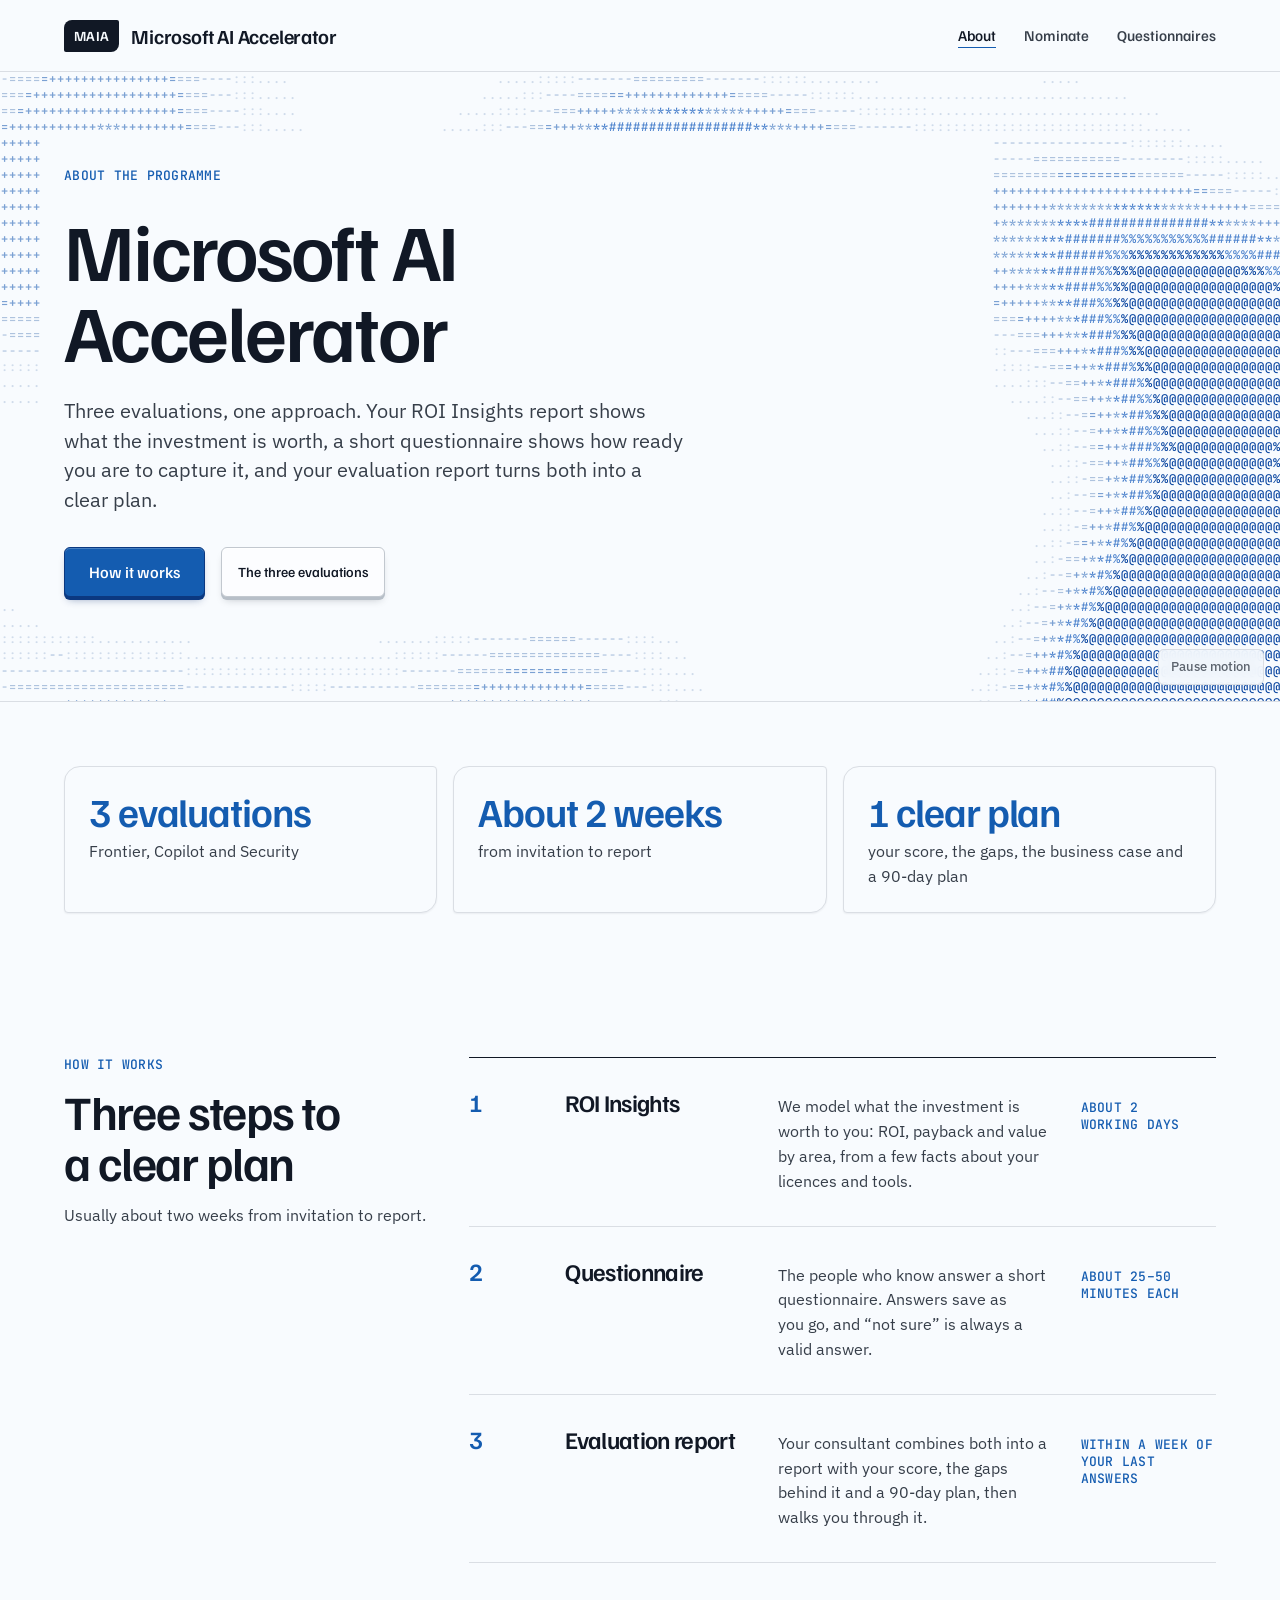
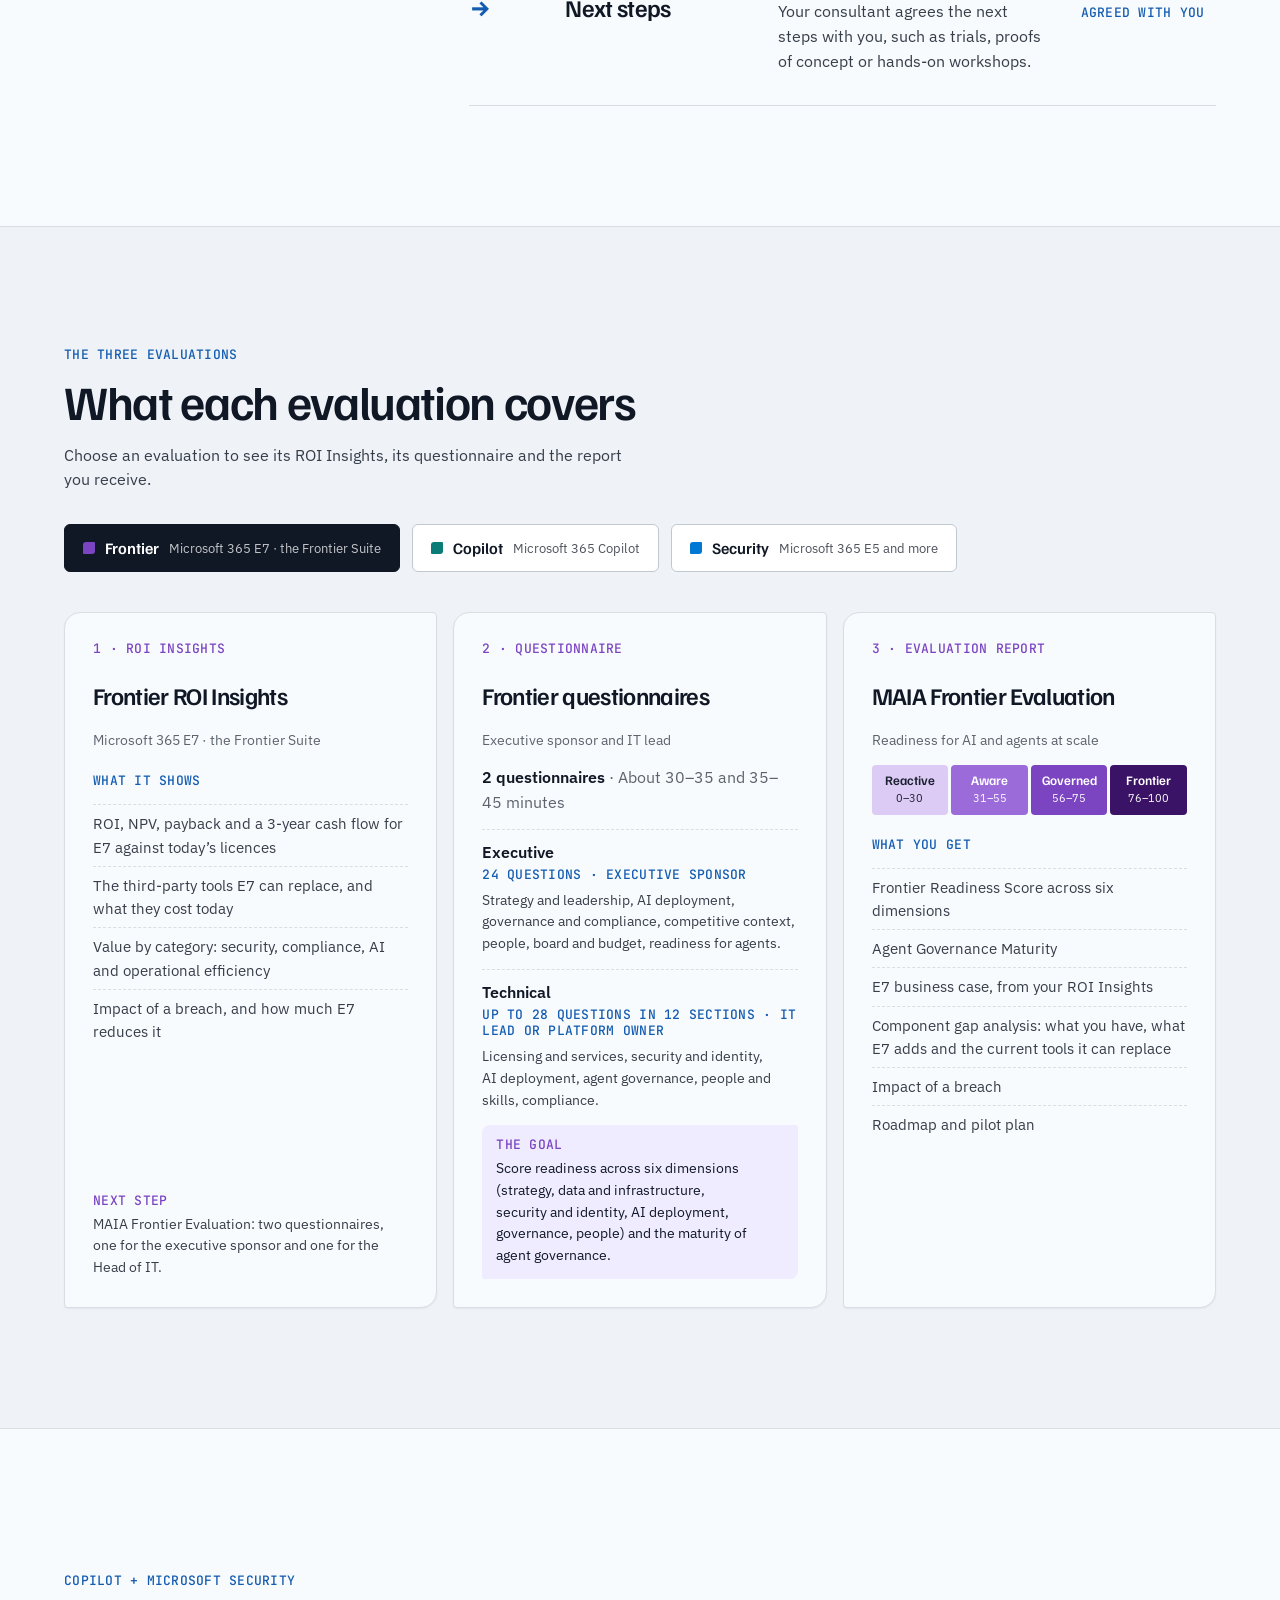
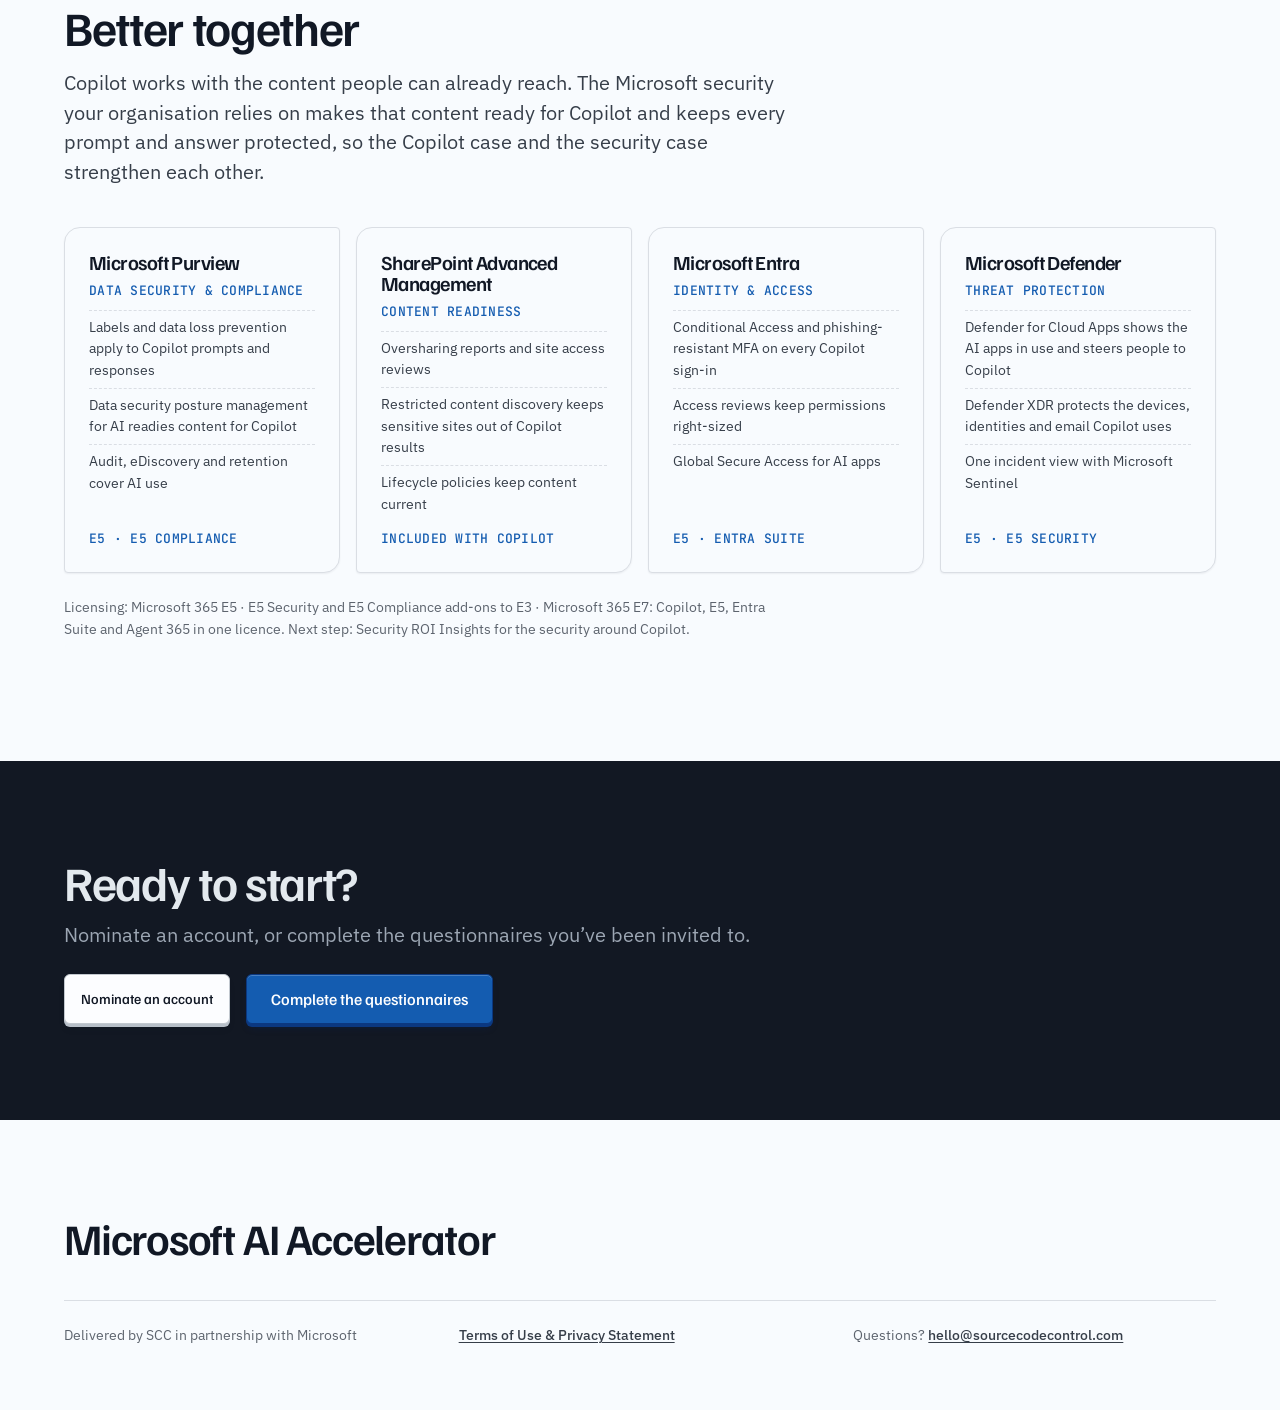
==== commit 42e18fb8: "Polish site: track colours, matrix on track pages, consistent naming and layout - Track pages (Front" ====
--- a/about.html
+++ b/about.html
@@ -28,6 +28,7 @@
 .tab{display:inline-flex;align-items:center;gap:10px;min-height:48px;padding:0 18px;border:1px solid oklch(83% .012 252);border-radius:6px;background:#fff;color:inherit;font:600 16px/1 'Familjen Grotesk',sans-serif;cursor:pointer}.tab.on{background:oklch(21% .028 262);color:#fff;border-color:oklch(21% .028 262)}
 .bt4{display:grid;grid-template-columns:repeat(4,minmax(0,1fr));gap:16px}
 @media(max-width:960px){.g3,.steps,.bt4{grid-template-columns:minmax(0,1fr);row-gap:24px}.srow{grid-template-columns:40px minmax(0,1fr);row-gap:8px}.srow>*:nth-child(n+3){grid-column:2}}
+.key.p.tf{background:#7B45C2;border-color:#5B2F99;box-shadow:0 3px 0 0 #5B2F99,0 6px 8px -4px rgb(91 47 153/.45),inset 0 1px 0 rgb(255 255 255/.22)}.key.p.tc{background:#0B7C78;border-color:#075B58;box-shadow:0 3px 0 0 #075B58,0 6px 8px -4px rgb(7 91 88/.45),inset 0 1px 0 rgb(255 255 255/.22)}.key.p.ts{background:#0078D4;border-color:#005A9E;box-shadow:0 3px 0 0 #005A9E,0 6px 8px -4px rgb(0 90 158/.45),inset 0 1px 0 rgb(255 255 255/.22)}#motionBtn{right:16px!important;bottom:16px!important;min-height:36px!important;background:oklch(98.6% .005 250/.88)!important;backdrop-filter:blur(6px)}.nowrap{white-space:nowrap}
 </style>
 </head>
 <body>
@@ -37,7 +38,7 @@
 <nav aria-label="Site" style="display:flex;align-items:center;gap:28px"><a href="about.html" data-keep class="hide-s" style="font:500 15px/1 'Familjen Grotesk',system-ui,sans-serif;text-decoration:none;color:oklch(21% .028 262);text-decoration:underline;text-decoration-color:oklch(48% .15 256);text-underline-offset:6px;">About</a><a href="nominate.html" data-keep class="hide-s" style="font:500 15px/1 'Familjen Grotesk',system-ui,sans-serif;text-decoration:none;color:oklch(36% .022 260);">Nominate</a><a href="questionnaires.html" data-keep class="hide-s" style="font:500 15px/1 'Familjen Grotesk',system-ui,sans-serif;text-decoration:none;color:oklch(36% .022 260);">Questionnaires</a></nav>
 </header>
 <main>
-<section style="position:relative;isolation:isolate;border-bottom:1px solid oklch(90% .009 252)"><div class="dots" aria-hidden="true" style="position:absolute;inset:0;z-index:0;pointer-events:none"><canvas data-field="1" style="display:block;width:100%;height:100%;background:oklch(98.6% .005 250)"></canvas></div><div class="wrap" style="position:relative;z-index:2;padding-top:96px;padding-bottom:104px"><div data-shield="0.12" style="display:grid;gap:24px;max-width:900px">
+<section style="position:relative;isolation:isolate;border-bottom:1px solid oklch(90% .009 252)"><div class="dots" aria-hidden="true" style="position:absolute;inset:0;z-index:0;pointer-events:none"><canvas data-field="1" style="display:block;width:100%;height:100%;background:oklch(98.6% .005 250)"></canvas></div><div class="wrap" style="position:relative;z-index:2;padding-top:96px;padding-bottom:104px"><div data-shield="0.03" style="display:grid;gap:24px;max-width:900px">
 <p class="eb">About the programme</p>
 <h1 style="font-size:clamp(44px,5vw + 16px,84px);line-height:1.02;max-width:16ch">Microsoft AI Accelerator</h1>
 <p style="font-size:clamp(18px,.35vw + 16px,22px);line-height:1.45;color:oklch(36% .022 260);max-width:52ch">Three evaluations, one approach. Your ROI Insights report shows what the investment is worth, a short questionnaire shows how ready you are to capture it, and your evaluation report turns both into a clear plan.</p>
@@ -131,7 +132,7 @@
       host.addEventListener('pointerleave', () => { f.pointer = null; });
       f.resize = () => { const r = canvas.getBoundingClientRect(), dpr = Math.min(window.devicePixelRatio||1, 2);
         f.w = r.width; f.h = r.height; canvas.width = Math.max(1, Math.round(r.width*dpr)); canvas.height = Math.max(1, Math.round(r.height*dpr)); ctx.setTransform(dpr,0,0,dpr,0,0);
-        f.shield = [].slice.call(host.querySelectorAll('[data-shield]')).map((el) => { const a = el.getBoundingClientRect(), k = parseFloat(el.getAttribute('data-shield')); const pad = k > 0 ? 24 : 8;
+        f.shield = [].slice.call(host.querySelectorAll('[data-shield]')).map((el) => { const a = el.getBoundingClientRect(), k = parseFloat(el.getAttribute('data-shield')); const pad = k > 0.2 ? 8 : 28;
           return { l:a.left-r.left-pad, t:a.top-r.top-pad, r:a.right-r.left+pad, b:a.bottom-r.top+pad, k: isNaN(k) ? 0.12 : k }; }); };
       return f; }).filter(Boolean);
     if (!fields.length) return;
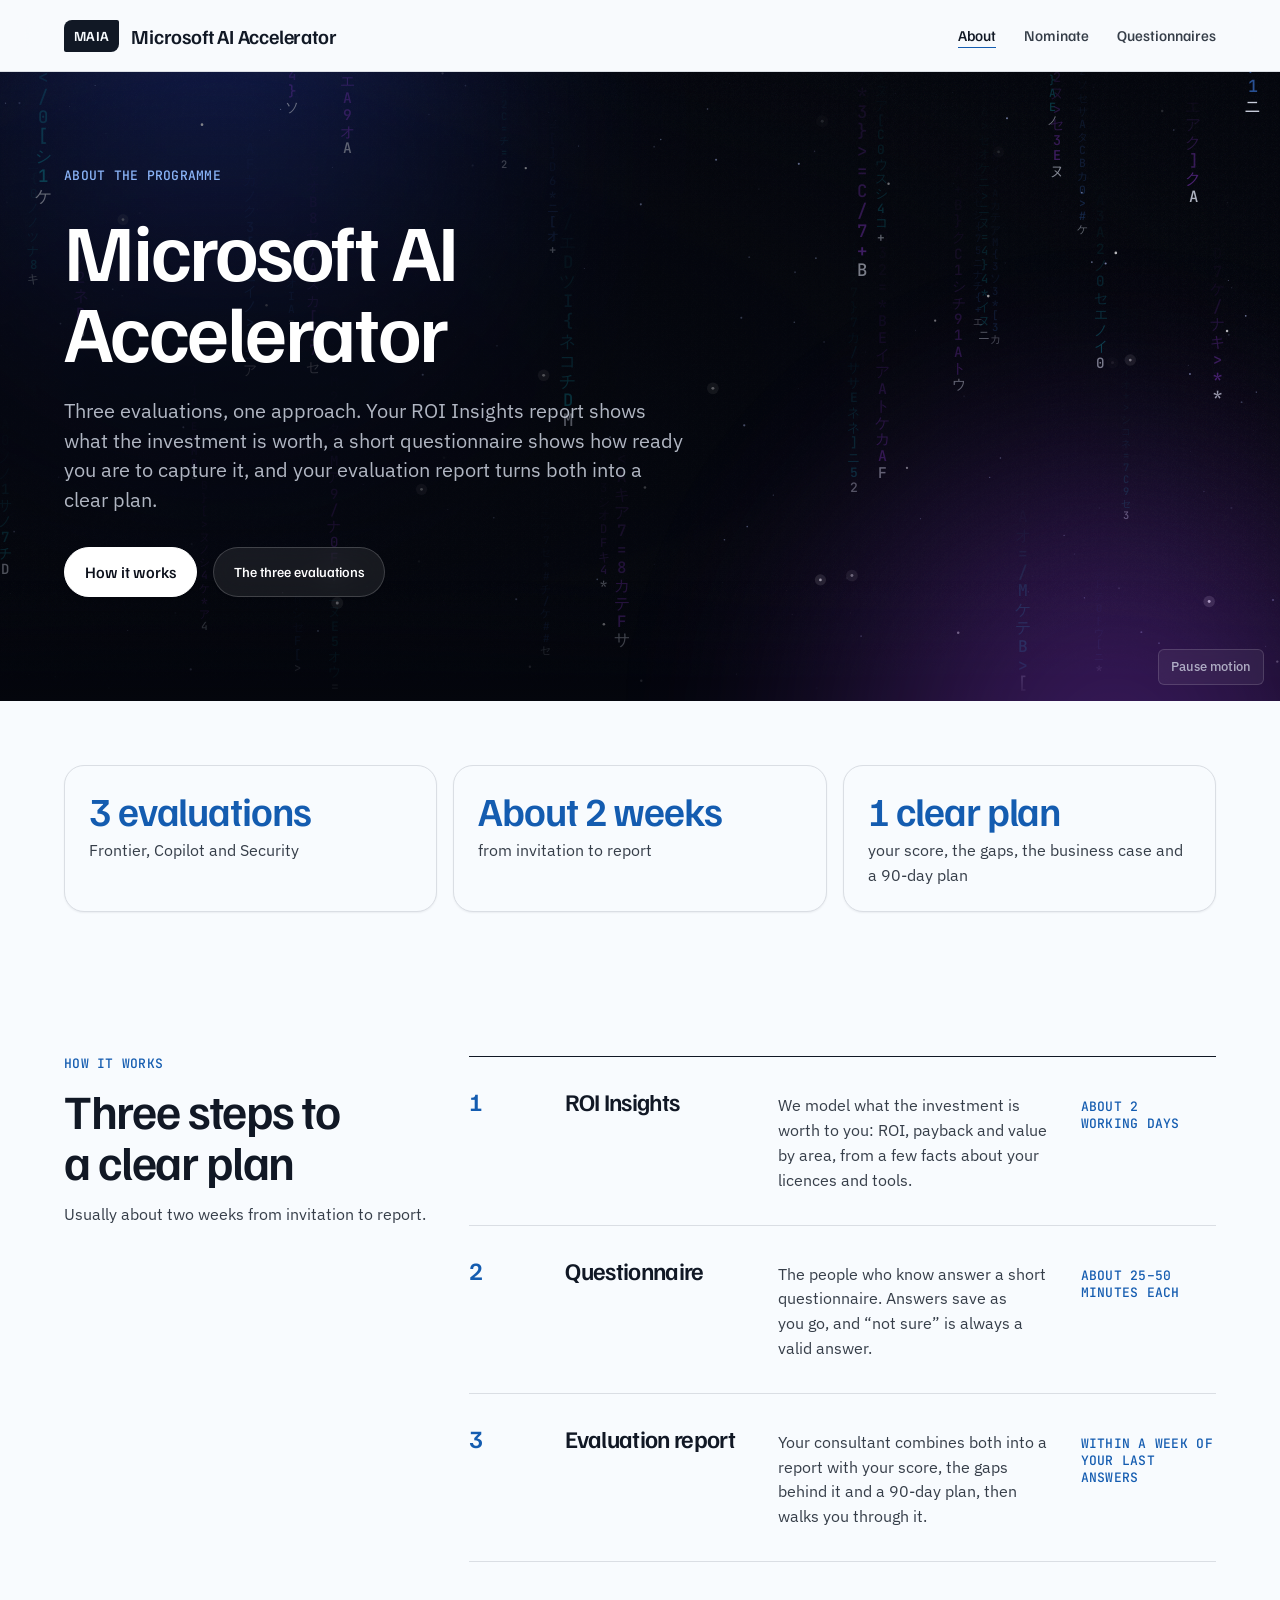
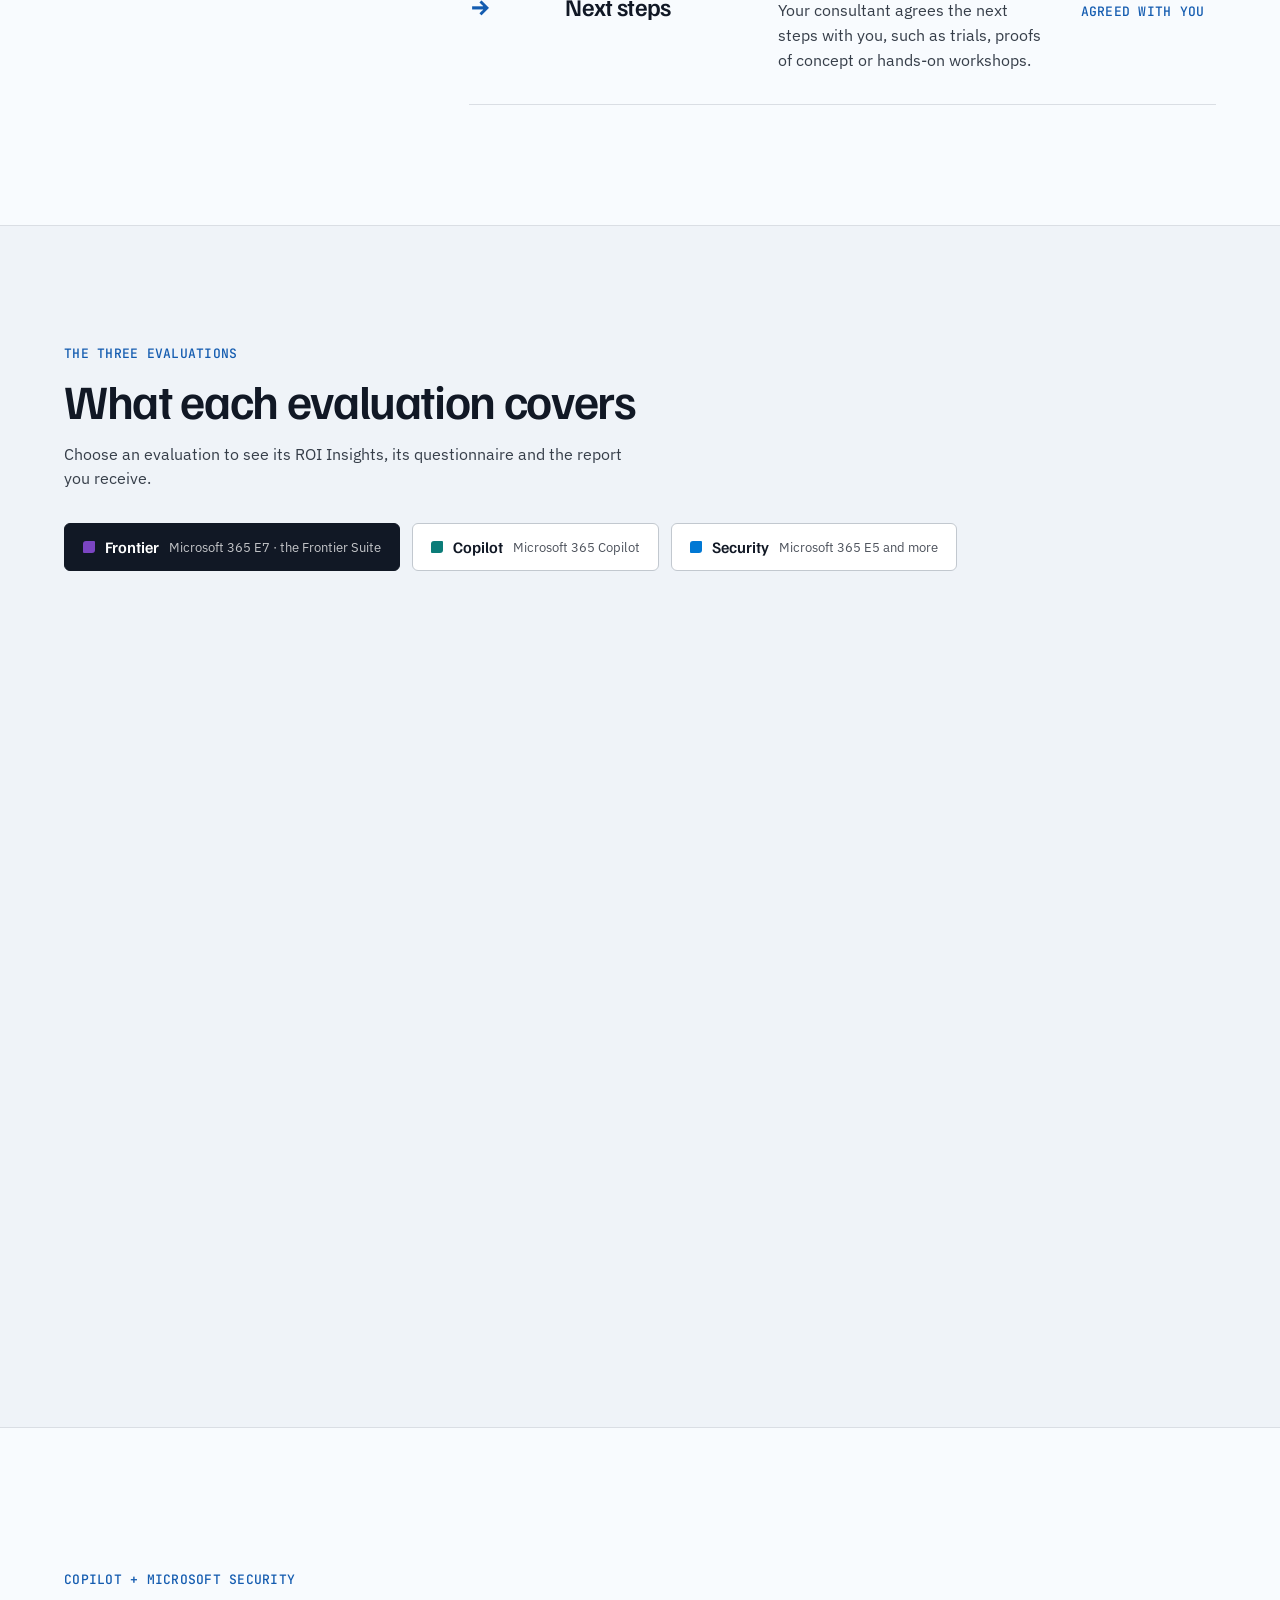
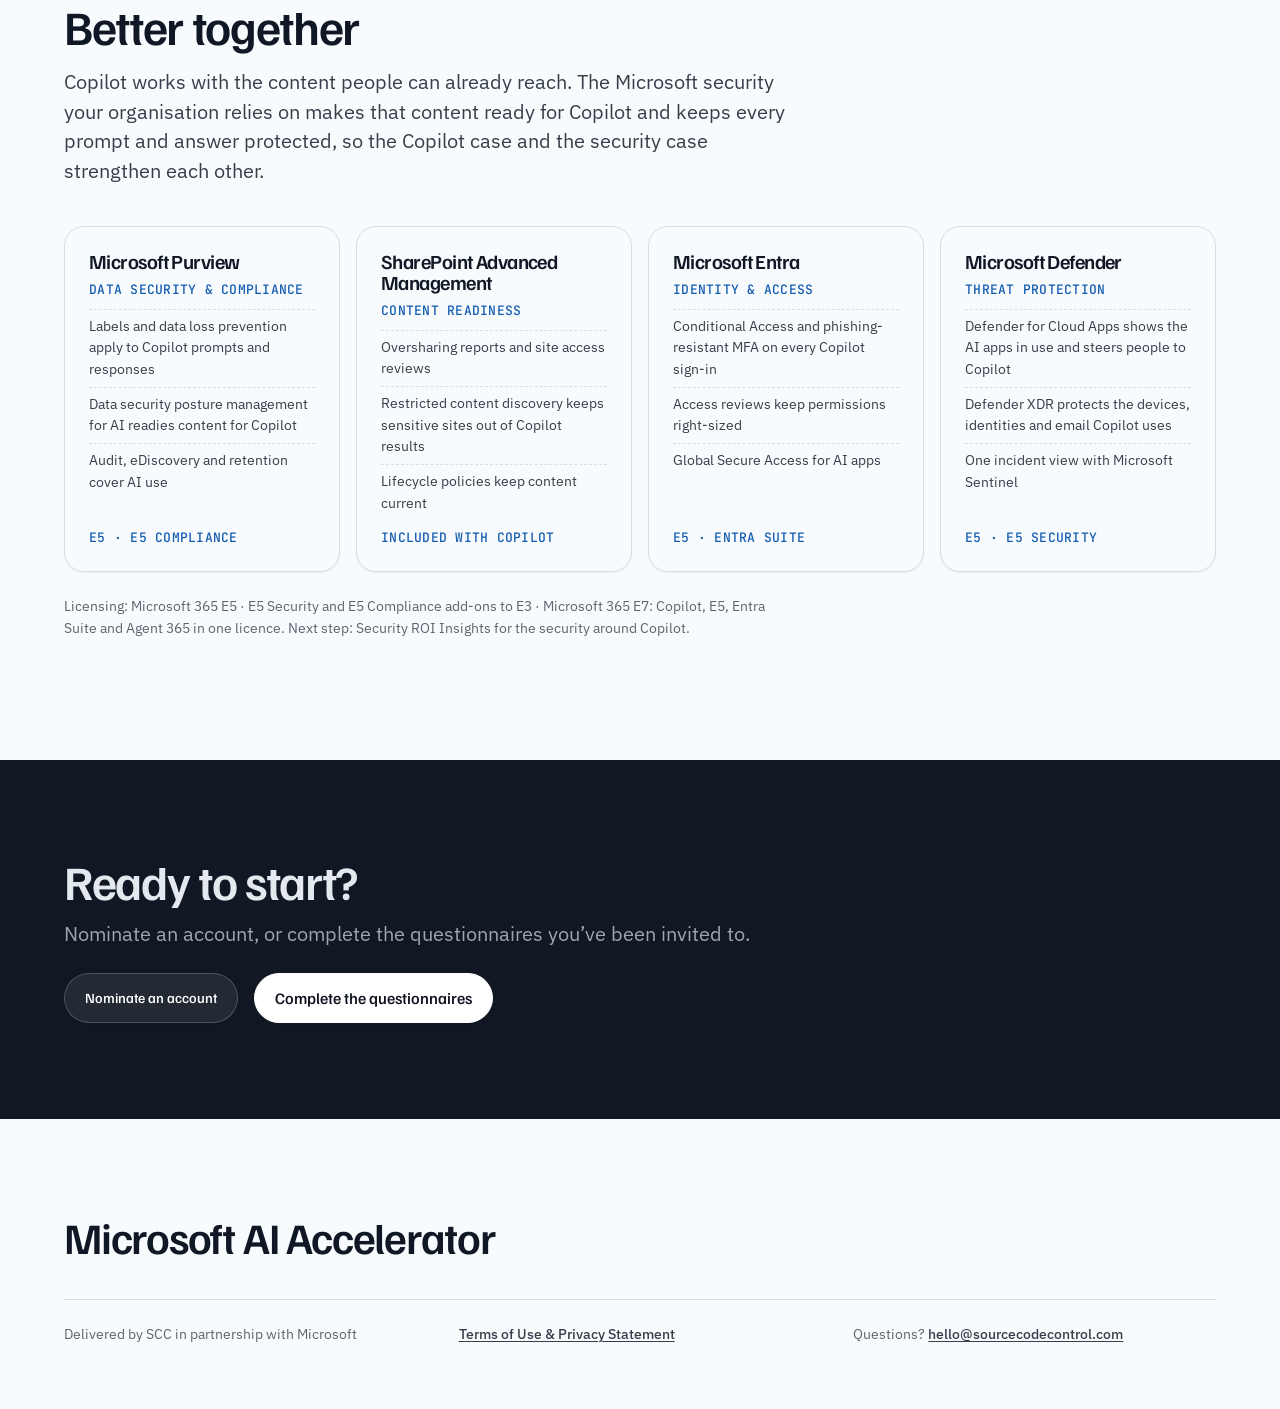
==== commit 2def9d8b: "Redesign: deep-space matrix, Google-style track colours, Apple-style motion - New shared design laye" ====
--- a/about.html
+++ b/about.html
@@ -30,6 +30,8 @@
 @media(max-width:960px){.g3,.steps,.bt4{grid-template-columns:minmax(0,1fr);row-gap:24px}.srow{grid-template-columns:40px minmax(0,1fr);row-gap:8px}.srow>*:nth-child(n+3){grid-column:2}}
 .key.p.tf{background:#7B45C2;border-color:#5B2F99;box-shadow:0 3px 0 0 #5B2F99,0 6px 8px -4px rgb(91 47 153/.45),inset 0 1px 0 rgb(255 255 255/.22)}.key.p.tc{background:#0B7C78;border-color:#075B58;box-shadow:0 3px 0 0 #075B58,0 6px 8px -4px rgb(7 91 88/.45),inset 0 1px 0 rgb(255 255 255/.22)}.key.p.ts{background:#0078D4;border-color:#005A9E;box-shadow:0 3px 0 0 #005A9E,0 6px 8px -4px rgb(0 90 158/.45),inset 0 1px 0 rgb(255 255 255/.22)}#motionBtn{right:16px!important;bottom:16px!important;min-height:36px!important;background:oklch(98.6% .005 250/.88)!important;backdrop-filter:blur(6px)}.nowrap{white-space:nowrap}
 </style>
+<link rel="stylesheet" href="assets/maia.css">
+<script src="assets/maia.js" defer></script>
 </head>
 <body>
 <div style="min-height:100vh;background:oklch(98.6% .005 250)">
@@ -38,13 +40,13 @@
 <nav aria-label="Site" style="display:flex;align-items:center;gap:28px"><a href="about.html" data-keep class="hide-s" style="font:500 15px/1 'Familjen Grotesk',system-ui,sans-serif;text-decoration:none;color:oklch(21% .028 262);text-decoration:underline;text-decoration-color:oklch(48% .15 256);text-underline-offset:6px;">About</a><a href="nominate.html" data-keep class="hide-s" style="font:500 15px/1 'Familjen Grotesk',system-ui,sans-serif;text-decoration:none;color:oklch(36% .022 260);">Nominate</a><a href="questionnaires.html" data-keep class="hide-s" style="font:500 15px/1 'Familjen Grotesk',system-ui,sans-serif;text-decoration:none;color:oklch(36% .022 260);">Questionnaires</a></nav>
 </header>
 <main>
-<section style="position:relative;isolation:isolate;border-bottom:1px solid oklch(90% .009 252)"><div class="dots" aria-hidden="true" style="position:absolute;inset:0;z-index:0;pointer-events:none"><canvas data-field="1" style="display:block;width:100%;height:100%;background:oklch(98.6% .005 250)"></canvas></div><div class="wrap" style="position:relative;z-index:2;padding-top:96px;padding-bottom:104px"><div data-shield="0.03" style="display:grid;gap:24px;max-width:900px">
+<section class="space" data-palette="security,frontier,copilot"><div class="space-bg" aria-hidden="true"><canvas></canvas><div class="veil"></div><div class="grain"></div><div class="fade"></div></div><div class="wrap" style="position:relative;z-index:2;padding-top:96px;padding-bottom:104px"><div data-shield="0.03" style="display:grid;gap:24px;max-width:900px">
 <p class="eb">About the programme</p>
-<h1 style="font-size:clamp(44px,5vw + 16px,84px);line-height:1.02;max-width:16ch">Microsoft AI Accelerator</h1>
+<h1 data-words style="font-size:clamp(44px,5vw + 16px,84px);line-height:1.02;max-width:16ch">Microsoft AI Accelerator</h1>
 <p style="font-size:clamp(18px,.35vw + 16px,22px);line-height:1.45;color:oklch(36% .022 260);max-width:52ch">Three evaluations, one approach. Your ROI Insights report shows what the investment is worth, a short questionnaire shows how ready you are to capture it, and your evaluation report turns both into a clear plan.</p>
 <div style="display:flex;flex-wrap:wrap;gap:16px;margin-top:8px"><a class="key p" href="#how">How it works</a><a class="key" href="#evaluations">The three evaluations</a></div>
 </div></div><button type="button" id="motionBtn" aria-pressed="false" style="position:absolute;right:24px;bottom:16px;z-index:3;min-height:44px;padding:0 12px;border:1px solid oklch(90% .009 252);border-radius:6px;background:oklch(98.6% .005 250);color:oklch(50% .018 258);font:500 13px/1 'IBM Plex Sans',sans-serif;cursor:pointer">Pause motion</button></section>
-<section class="wrap" style="padding-top:64px"><div class="g3">
+<section class="wrap" style="padding-top:64px"><div class="g3" data-reveal>
 <div class="card" style="padding:24px"><p style="font:600 40px/1 'Familjen Grotesk',system-ui,sans-serif;letter-spacing:-.028em;color:oklch(48% .15 256)">3 evaluations</p><p style="color:oklch(36% .022 260);margin-top:8px">Frontier, Copilot and Security</p></div>
 <div class="card" style="padding:24px"><p style="font:600 40px/1 'Familjen Grotesk',system-ui,sans-serif;letter-spacing:-.028em;color:oklch(48% .15 256)">About 2 weeks</p><p style="color:oklch(36% .022 260);margin-top:8px">from invitation to report</p></div>
 <div class="card" style="padding:24px"><p style="font:600 40px/1 'Familjen Grotesk',system-ui,sans-serif;letter-spacing:-.028em;color:oklch(48% .15 256)">1 clear plan</p><p style="color:oklch(36% .022 260);margin-top:8px">your score, the gaps, the business case and a 90-day plan</p></div>
@@ -63,15 +65,15 @@
 <p class="eb">The three evaluations</p><h2 style="font-size:clamp(32px,2.5vw + 16px,56px);margin-top:12px">What each evaluation covers</h2>
 <p style="color:oklch(36% .022 260);margin-top:16px;max-width:60ch">Choose an evaluation to see its ROI Insights, its questionnaire and the report you receive.</p>
 <div role="tablist" aria-label="Evaluations" style="display:flex;flex-wrap:wrap;gap:12px;margin:32px 0 40px"><button type="button" role="tab" class="tab on" id="tab-frontier" data-k="frontier" aria-selected="true" aria-controls="panel-frontier"><span aria-hidden="true" style="width:12px;height:12px;border-radius:3px 1px;background:#7B45C2"></span>Frontier<span style="font:400 13px/1 'IBM Plex Sans',sans-serif;opacity:.75">Microsoft 365 E7 · the Frontier Suite</span></button><button type="button" role="tab" class="tab" id="tab-copilot" data-k="copilot" aria-selected="false" aria-controls="panel-copilot"><span aria-hidden="true" style="width:12px;height:12px;border-radius:3px 1px;background:#0B7C78"></span>Copilot<span style="font:400 13px/1 'IBM Plex Sans',sans-serif;opacity:.75">Microsoft 365 Copilot</span></button><button type="button" role="tab" class="tab" id="tab-security" data-k="security" aria-selected="false" aria-controls="panel-security"><span aria-hidden="true" style="width:12px;height:12px;border-radius:3px 1px;background:#0078D4"></span>Security<span style="font:400 13px/1 'IBM Plex Sans',sans-serif;opacity:.75">Microsoft 365 E5 and more</span></button></div>
-<div class="g3" role="tabpanel" id="panel-frontier" aria-labelledby="tab-frontier">
+<div class="g3" data-reveal role="tabpanel" id="panel-frontier" aria-labelledby="tab-frontier">
 <div class="card" style="padding:28px;display:flex;flex-direction:column;gap:14px"><p class="eb" style="color:#7B45C2">1 · ROI Insights</p><h3 style="font-size:24px;line-height:1.15;margin-top:10px">Frontier ROI Insights</h3><p style="color:oklch(50% .018 258);font-size:14px;margin-top:6px">Microsoft 365 E7 · the Frontier Suite</p><p class="eb" style="margin-top:8px">What it shows</p><ul style="margin:0;padding:0;list-style:none;font-size:15px;color:oklch(36% .022 260)"><li style="padding:7px 0;border-top:1px dashed oklch(90% .009 252)">ROI, NPV, payback and a 3-year cash flow for E7 against today’s licences</li><li style="padding:7px 0;border-top:1px dashed oklch(90% .009 252)">The third-party tools E7 can replace, and what they cost today</li><li style="padding:7px 0;border-top:1px dashed oklch(90% .009 252)">Value by category: security, compliance, AI and operational efficiency</li><li style="padding:7px 0;border-top:1px dashed oklch(90% .009 252)">Impact of a breach, and how much E7 reduces it</li></ul><div style="margin-top:auto;padding-top:12px;font-size:14px;color:oklch(36% .022 260)"><p class="eb" style="color:#7B45C2">Next step</p><p style="margin-top:4px">MAIA Frontier Evaluation: two questionnaires, one for the executive sponsor and one for the Head of IT.</p></div></div>
 <div class="card" style="padding:28px;display:flex;flex-direction:column;gap:14px"><p class="eb" style="color:#7B45C2">2 · Questionnaire</p><h3 style="font-size:24px;line-height:1.15;margin-top:10px">Frontier questionnaires</h3><p style="color:oklch(50% .018 258);font-size:14px;margin-top:6px">Executive sponsor and IT lead</p><p style="font-weight:600">2 questionnaires<span style="font-weight:400;color:oklch(50% .018 258)"> · About 30–35 and 35–45 minutes</span></p><div style="border-top:1px dashed oklch(90% .009 252);padding-top:10px"><p style="font-weight:600">Executive</p><p class="eb" style="margin-top:2px">24 questions · executive sponsor</p><p style="font-size:14px;color:oklch(36% .022 260);margin-top:6px">Strategy and leadership, AI deployment, governance and compliance, competitive context, people, board and budget, readiness for agents.</p></div><div style="border-top:1px dashed oklch(90% .009 252);padding-top:10px"><p style="font-weight:600">Technical</p><p class="eb" style="margin-top:2px">Up to 28 questions in 12 sections · IT lead or platform owner</p><p style="font-size:14px;color:oklch(36% .022 260);margin-top:6px">Licensing and services, security and identity, AI deployment, agent governance, people and skills, compliance.</p></div><div style="margin-top:auto;padding:12px 14px;border-radius:8px 2px;background:oklch(95% .025 292);font-size:14px"><p class="eb" style="color:#7B45C2">The goal</p><p style="margin-top:4px">Score readiness across six dimensions (strategy, data and infrastructure, security and identity, AI deployment, governance, people) and the maturity of agent governance.</p></div></div>
 <div class="card" style="padding:28px;display:flex;flex-direction:column;gap:14px"><p class="eb" style="color:#7B45C2">3 · Evaluation report</p><h3 style="font-size:24px;line-height:1.15;margin-top:10px">MAIA Frontier Evaluation</h3><p style="color:oklch(50% .018 258);font-size:14px;margin-top:6px">Readiness for AI and agents at scale</p><div style="display:grid;grid-template-columns:repeat(4,minmax(0,1fr));gap:3px"><div style="padding:8px 4px;border-radius:4px;text-align:center;background:#DCCBF4;color:#1B2030"><p style="font:600 13px/1.1 'Familjen Grotesk',system-ui,sans-serif">Reactive</p><p style="font-size:11px;margin-top:2px">0–30</p></div><div style="padding:8px 4px;border-radius:4px;text-align:center;background:#9B6BDA;color:#FFFFFF"><p style="font:600 13px/1.1 'Familjen Grotesk',system-ui,sans-serif">Aware</p><p style="font-size:11px;margin-top:2px">31–55</p></div><div style="padding:8px 4px;border-radius:4px;text-align:center;background:#7B45C2;color:#FFFFFF"><p style="font:600 13px/1.1 'Familjen Grotesk',system-ui,sans-serif">Governed</p><p style="font-size:11px;margin-top:2px">56–75</p></div><div style="padding:8px 4px;border-radius:4px;text-align:center;background:#3B1366;color:#FFFFFF"><p style="font:600 13px/1.1 'Familjen Grotesk',system-ui,sans-serif">Frontier</p><p style="font-size:11px;margin-top:2px">76–100</p></div></div><p class="eb" style="margin-top:8px">What you get</p><ul style="margin:0;padding:0;list-style:none;font-size:15px;color:oklch(36% .022 260)"><li style="padding:7px 0;border-top:1px dashed oklch(90% .009 252)">Frontier Readiness Score across six dimensions</li><li style="padding:7px 0;border-top:1px dashed oklch(90% .009 252)">Agent Governance Maturity</li><li style="padding:7px 0;border-top:1px dashed oklch(90% .009 252)">E7 business case, from your ROI Insights</li><li style="padding:7px 0;border-top:1px dashed oklch(90% .009 252)">Component gap analysis: what you have, what E7 adds and the current tools it can replace</li><li style="padding:7px 0;border-top:1px dashed oklch(90% .009 252)">Impact of a breach</li><li style="padding:7px 0;border-top:1px dashed oklch(90% .009 252)">Roadmap and pilot plan</li></ul></div>
-</div><div class="g3" role="tabpanel" id="panel-copilot" aria-labelledby="tab-copilot" hidden>
+</div><div class="g3" data-reveal role="tabpanel" id="panel-copilot" aria-labelledby="tab-copilot" hidden>
 <div class="card" style="padding:28px;display:flex;flex-direction:column;gap:14px"><p class="eb" style="color:#0B7C78">1 · ROI Insights</p><h3 style="font-size:24px;line-height:1.15;margin-top:10px">Copilot ROI Insights</h3><p style="color:oklch(50% .018 258);font-size:14px;margin-top:6px">Microsoft 365 Copilot</p><p class="eb" style="margin-top:8px">What it shows</p><ul style="margin:0;padding:0;list-style:none;font-size:15px;color:oklch(36% .022 260)"><li style="padding:7px 0;border-top:1px dashed oklch(90% .009 252)">ROI, NPV, payback, licence cost and the time each person needs to save to break even</li><li style="padding:7px 0;border-top:1px dashed oklch(90% .009 252)">Stage 1, individual: time saved by role on meetings, search and content</li><li style="padding:7px 0;border-top:1px dashed oklch(90% .009 252)">Stages 2 and 3, departmental and organisational: KPIs from a sourced library</li><li style="padding:7px 0;border-top:1px dashed oklch(90% .009 252)">Value by role and by department</li></ul><div style="margin-top:auto;padding-top:12px;font-size:14px;color:oklch(36% .022 260)"><p class="eb" style="color:#0B7C78">Next step</p><p style="margin-top:4px">MAIA Copilot Value Evaluation: one questionnaire for whoever leads AI transformation. See also Copilot + Microsoft Security, below.</p></div></div>
 <div class="card" style="padding:28px;display:flex;flex-direction:column;gap:14px"><p class="eb" style="color:#0B7C78">2 · Questionnaire</p><h3 style="font-size:24px;line-height:1.15;margin-top:10px">Copilot questionnaire</h3><p style="color:oklch(50% .018 258);font-size:14px;margin-top:6px">Whoever leads AI transformation, with the Copilot Dashboard to hand</p><p style="font-weight:600">1 questionnaire<span style="font-weight:400;color:oklch(50% .018 258)"> · About 25–35 minutes · 22 questions</span></p><div style="border-top:1px dashed oklch(90% .009 252);padding-top:10px"><p style="font-weight:600">Everyday AI</p><p class="eb" style="margin-top:2px">Regular use</p><p style="font-size:14px;color:oklch(36% .022 260);margin-top:6px">How many people use Copilot regularly, for which everyday tasks, and whether managers lead by example.</p></div><div style="border-top:1px dashed oklch(90% .009 252);padding-top:10px"><p style="font-weight:600">Advanced AI</p><p class="eb" style="margin-top:2px">Agents and workflows</p><p style="font-size:14px;color:oklch(36% .022 260);margin-top:6px">Agents in use, work handed over end to end, the first workflows to hand over, agent governance and department KPIs.</p></div><div style="border-top:1px dashed oklch(90% .009 252);padding-top:10px"><p style="font-weight:600">AI FinOps and measuring value</p><p class="eb" style="margin-top:2px">Spend matched to value</p><p style="font-size:14px;color:oklch(36% .022 260);margin-top:6px">Licence use, the Copilot Credits budget and forecast, moving unused licences, and how value is tracked.</p></div><div style="margin-top:auto;padding:12px 14px;border-radius:8px 2px;background:oklch(95.5% .025 190);font-size:14px"><p class="eb" style="color:#0B7C78">The goal</p><p style="margin-top:4px">Your Copilot Value Score, and how much of the value in your ROI Insights you already collect. An optional ROI check updates users, roles and KPIs.</p></div></div>
 <div class="card" style="padding:28px;display:flex;flex-direction:column;gap:14px"><p class="eb" style="color:#0B7C78">3 · Evaluation report</p><h3 style="font-size:24px;line-height:1.15;margin-top:10px">MAIA Copilot Value Evaluation</h3><p style="color:oklch(50% .018 258);font-size:14px;margin-top:6px">The value Copilot returns today, and the plan to grow it</p><div style="display:grid;grid-template-columns:repeat(4,minmax(0,1fr));gap:3px"><div style="padding:8px 4px;border-radius:4px;text-align:center;background:#BFE6E0;color:#1B2030"><p style="font:600 13px/1.1 'Familjen Grotesk',system-ui,sans-serif">Starting</p><p style="font-size:11px;margin-top:2px">0–25</p></div><div style="padding:8px 4px;border-radius:4px;text-align:center;background:#1F9A90;color:#FFFFFF"><p style="font:600 13px/1.1 'Familjen Grotesk',system-ui,sans-serif">Building</p><p style="font-size:11px;margin-top:2px">26–50</p></div><div style="padding:8px 4px;border-radius:4px;text-align:center;background:#0B7C78;color:#FFFFFF"><p style="font:600 13px/1.1 'Familjen Grotesk',system-ui,sans-serif">Scaling</p><p style="font-size:11px;margin-top:2px">51–75</p></div><div style="padding:8px 4px;border-radius:4px;text-align:center;background:#073B3F;color:#FFFFFF"><p style="font:600 13px/1.1 'Familjen Grotesk',system-ui,sans-serif">Frontier</p><p style="font-size:11px;margin-top:2px">76–100</p></div></div><p class="eb" style="margin-top:8px">What you get</p><ul style="margin:0;padding:0;list-style:none;font-size:15px;color:oklch(36% .022 260)"><li style="padding:7px 0;border-top:1px dashed oklch(90% .009 252)">Copilot Value Score: Everyday AI, Advanced AI and AI FinOps</li><li style="padding:7px 0;border-top:1px dashed oklch(90% .009 252)">Value collected today against the licence cost</li><li style="padding:7px 0;border-top:1px dashed oklch(90% .009 252)">Break-even: minutes a day each person needs to save</li><li style="padding:7px 0;border-top:1px dashed oklch(90% .009 252)">Your first workflows, valued</li><li style="padding:7px 0;border-top:1px dashed oklch(90% .009 252)">Five actions, lowest answers first, and a 30/60/90-day plan with a day-90 target</li><li style="padding:7px 0;border-top:1px dashed oklch(90% .009 252)">Copilot + Microsoft Security: better together</li></ul></div>
-</div><div class="g3" role="tabpanel" id="panel-security" aria-labelledby="tab-security" hidden>
+</div><div class="g3" data-reveal role="tabpanel" id="panel-security" aria-labelledby="tab-security" hidden>
 <div class="card" style="padding:28px;display:flex;flex-direction:column;gap:14px"><p class="eb" style="color:#0078D4">1 · ROI Insights</p><h3 style="font-size:24px;line-height:1.15;margin-top:10px">Security ROI Insights</h3><p style="color:oklch(50% .018 258);font-size:14px;margin-top:6px">Microsoft 365 E5 · Sentinel · Defender for Cloud · Entra Suite</p><p class="eb" style="margin-top:8px">What it shows</p><ul style="margin:0;padding:0;list-style:none;font-size:15px;color:oklch(36% .022 260)"><li style="padding:7px 0;border-top:1px dashed oklch(90% .009 252)">ROI, NPV, payback and a 3-year cash flow for the move to E5</li><li style="padding:7px 0;border-top:1px dashed oklch(90% .009 252)">Four value pillars: Reduce TCO, Reduce Risk & Increase Resilience, Boost Operational Excellence, Lead with AI</li><li style="padding:7px 0;border-top:1px dashed oklch(90% .009 252)">Security tools E5 consolidates, and breach loss avoided</li><li style="padding:7px 0;border-top:1px dashed oklch(90% .009 252)">Outlooks for Sentinel, Defender for Cloud and Entra Suite</li></ul><div style="margin-top:auto;padding-top:12px;font-size:14px;color:oklch(36% .022 260)"><p class="eb" style="color:#0078D4">Next step</p><p style="margin-top:4px">MAIA Security Evaluation: two questionnaires, one for the executive sponsor and one for the security lead.</p></div></div>
 <div class="card" style="padding:28px;display:flex;flex-direction:column;gap:14px"><p class="eb" style="color:#0078D4">2 · Questionnaire</p><h3 style="font-size:24px;line-height:1.15;margin-top:10px">Security questionnaires</h3><p style="color:oklch(50% .018 258);font-size:14px;margin-top:6px">Executive sponsor and security lead</p><p style="font-weight:600">2 questionnaires<span style="font-weight:400;color:oklch(50% .018 258)"> · About 25–30 and 45–50 minutes</span></p><div style="border-top:1px dashed oklch(90% .009 252);padding-top:10px"><p style="font-weight:600">Executive</p><p class="eb" style="margin-top:2px">16 questions · CFO, CIO or COO</p><p style="font-size:14px;color:oklch(36% .022 260);margin-top:6px">Business priorities, the risks that matter to the board, incident history, how the decision gets made and when the budget is set.</p></div><div style="border-top:1px dashed oklch(90% .009 252);padding-top:10px"><p style="font-weight:600">Technical</p><p class="eb" style="margin-top:2px">57 questions in 9 sections · CISO or Head of IT Security</p><p style="font-size:14px;color:oklch(36% .022 260);margin-top:6px">Licensing and pricing, security tools and spend, identity, endpoint, email and data, security operations and compliance, cloud.</p></div><div style="margin-top:auto;padding:12px 14px;border-radius:8px 2px;background:oklch(95% .028 256);font-size:14px"><p class="eb" style="color:#0078D4">The goal</p><p style="margin-top:4px">Score security posture across six domains (identity, endpoint, data and AI, cloud, security operations, governance) and find the tools E5 can consolidate.</p></div></div>
 <div class="card" style="padding:28px;display:flex;flex-direction:column;gap:14px"><p class="eb" style="color:#0078D4">3 · Evaluation report</p><h3 style="font-size:24px;line-height:1.15;margin-top:10px">MAIA Security Evaluation</h3><p style="color:oklch(50% .018 258);font-size:14px;margin-top:6px">Your posture, your exposure and the case for the board</p><div style="display:grid;grid-template-columns:repeat(4,minmax(0,1fr));gap:3px"><div style="padding:8px 4px;border-radius:4px;text-align:center;background:#C5E1F7;color:#1B2030"><p style="font:600 13px/1.1 'Familjen Grotesk',system-ui,sans-serif">Exposed</p><p style="font-size:11px;margin-top:2px">0–39</p></div><div style="padding:8px 4px;border-radius:4px;text-align:center;background:#3A96DD;color:#FFFFFF"><p style="font:600 13px/1.1 'Familjen Grotesk',system-ui,sans-serif">Developing</p><p style="font-size:11px;margin-top:2px">40–59</p></div><div style="padding:8px 4px;border-radius:4px;text-align:center;background:#0078D4;color:#FFFFFF"><p style="font:600 13px/1.1 'Familjen Grotesk',system-ui,sans-serif">Managed</p><p style="font-size:11px;margin-top:2px">60–79</p></div><div style="padding:8px 4px;border-radius:4px;text-align:center;background:#033870;color:#FFFFFF"><p style="font:600 13px/1.1 'Familjen Grotesk',system-ui,sans-serif">Resilient</p><p style="font-size:11px;margin-top:2px">80–100</p></div></div><p class="eb" style="margin-top:8px">What you get</p><ul style="margin:0;padding:0;list-style:none;font-size:15px;color:oklch(36% .022 260)"><li style="padding:7px 0;border-top:1px dashed oklch(90% .009 252)">Security Posture Index today and the target, by domain</li><li style="padding:7px 0;border-top:1px dashed oklch(90% .009 252)">Impact of a breach and the expected loss avoided</li><li style="padding:7px 0;border-top:1px dashed oklch(90% .009 252)">Programme business case: E5 with Sentinel, Defender for Cloud and Entra Suite</li><li style="padding:7px 0;border-top:1px dashed oklch(90% .009 252)">Decision path: who decides, who approves, and when</li><li style="padding:7px 0;border-top:1px dashed oklch(90% .009 252)">Five priorities</li><li style="padding:7px 0;border-top:1px dashed oklch(90% .009 252)">90-day roadmap</li></ul></div>
@@ -81,7 +83,7 @@
 <section class="wrap" style="padding-top:144px;padding-bottom:120px">
 <p class="eb">Copilot + Microsoft Security</p><h2 style="font-size:clamp(32px,2.5vw + 16px,56px);margin-top:12px">Better together</h2>
 <p style="font-size:clamp(18px,.35vw + 16px,22px);line-height:1.45;color:oklch(36% .022 260);margin:16px 0 40px;max-width:62ch">Copilot works with the content people can already reach. The Microsoft security your organisation relies on makes that content ready for Copilot and keeps every prompt and answer protected, so the Copilot case and the security case strengthen each other.</p>
-<div class="bt4"><div class="card" style="padding:24px;display:flex;flex-direction:column;gap:10px"><h3 style="font-size:20px">Microsoft Purview</h3><p class="eb">Data security & compliance</p><ul style="margin:0;padding:0;list-style:none;font-size:14px;color:oklch(36% .022 260)"><li style="padding:6px 0;border-top:1px dashed oklch(90% .009 252)">Labels and data loss prevention apply to Copilot prompts and responses</li><li style="padding:6px 0;border-top:1px dashed oklch(90% .009 252)">Data security posture management for AI readies content for Copilot</li><li style="padding:6px 0;border-top:1px dashed oklch(90% .009 252)">Audit, eDiscovery and retention cover AI use</li></ul><p class="eb" style="margin-top:auto;color:oklch(48% .15 256)">E5 · E5 Compliance</p></div><div class="card" style="padding:24px;display:flex;flex-direction:column;gap:10px"><h3 style="font-size:20px">SharePoint Advanced Management</h3><p class="eb">Content readiness</p><ul style="margin:0;padding:0;list-style:none;font-size:14px;color:oklch(36% .022 260)"><li style="padding:6px 0;border-top:1px dashed oklch(90% .009 252)">Oversharing reports and site access reviews</li><li style="padding:6px 0;border-top:1px dashed oklch(90% .009 252)">Restricted content discovery keeps sensitive sites out of Copilot results</li><li style="padding:6px 0;border-top:1px dashed oklch(90% .009 252)">Lifecycle policies keep content current</li></ul><p class="eb" style="margin-top:auto;color:oklch(48% .15 256)">Included with Copilot</p></div><div class="card" style="padding:24px;display:flex;flex-direction:column;gap:10px"><h3 style="font-size:20px">Microsoft Entra</h3><p class="eb">Identity & access</p><ul style="margin:0;padding:0;list-style:none;font-size:14px;color:oklch(36% .022 260)"><li style="padding:6px 0;border-top:1px dashed oklch(90% .009 252)">Conditional Access and phishing-resistant MFA on every Copilot sign-in</li><li style="padding:6px 0;border-top:1px dashed oklch(90% .009 252)">Access reviews keep permissions right-sized</li><li style="padding:6px 0;border-top:1px dashed oklch(90% .009 252)">Global Secure Access for AI apps</li></ul><p class="eb" style="margin-top:auto;color:oklch(48% .15 256)">E5 · Entra Suite</p></div><div class="card" style="padding:24px;display:flex;flex-direction:column;gap:10px"><h3 style="font-size:20px">Microsoft Defender</h3><p class="eb">Threat protection</p><ul style="margin:0;padding:0;list-style:none;font-size:14px;color:oklch(36% .022 260)"><li style="padding:6px 0;border-top:1px dashed oklch(90% .009 252)">Defender for Cloud Apps shows the AI apps in use and steers people to Copilot</li><li style="padding:6px 0;border-top:1px dashed oklch(90% .009 252)">Defender XDR protects the devices, identities and email Copilot uses</li><li style="padding:6px 0;border-top:1px dashed oklch(90% .009 252)">One incident view with Microsoft Sentinel</li></ul><p class="eb" style="margin-top:auto;color:oklch(48% .15 256)">E5 · E5 Security</p></div></div>
+<div class="bt4" data-reveal><div class="card" style="padding:24px;display:flex;flex-direction:column;gap:10px"><h3 style="font-size:20px">Microsoft Purview</h3><p class="eb">Data security & compliance</p><ul style="margin:0;padding:0;list-style:none;font-size:14px;color:oklch(36% .022 260)"><li style="padding:6px 0;border-top:1px dashed oklch(90% .009 252)">Labels and data loss prevention apply to Copilot prompts and responses</li><li style="padding:6px 0;border-top:1px dashed oklch(90% .009 252)">Data security posture management for AI readies content for Copilot</li><li style="padding:6px 0;border-top:1px dashed oklch(90% .009 252)">Audit, eDiscovery and retention cover AI use</li></ul><p class="eb" style="margin-top:auto;color:oklch(48% .15 256)">E5 · E5 Compliance</p></div><div class="card" style="padding:24px;display:flex;flex-direction:column;gap:10px"><h3 style="font-size:20px">SharePoint Advanced Management</h3><p class="eb">Content readiness</p><ul style="margin:0;padding:0;list-style:none;font-size:14px;color:oklch(36% .022 260)"><li style="padding:6px 0;border-top:1px dashed oklch(90% .009 252)">Oversharing reports and site access reviews</li><li style="padding:6px 0;border-top:1px dashed oklch(90% .009 252)">Restricted content discovery keeps sensitive sites out of Copilot results</li><li style="padding:6px 0;border-top:1px dashed oklch(90% .009 252)">Lifecycle policies keep content current</li></ul><p class="eb" style="margin-top:auto;color:oklch(48% .15 256)">Included with Copilot</p></div><div class="card" style="padding:24px;display:flex;flex-direction:column;gap:10px"><h3 style="font-size:20px">Microsoft Entra</h3><p class="eb">Identity & access</p><ul style="margin:0;padding:0;list-style:none;font-size:14px;color:oklch(36% .022 260)"><li style="padding:6px 0;border-top:1px dashed oklch(90% .009 252)">Conditional Access and phishing-resistant MFA on every Copilot sign-in</li><li style="padding:6px 0;border-top:1px dashed oklch(90% .009 252)">Access reviews keep permissions right-sized</li><li style="padding:6px 0;border-top:1px dashed oklch(90% .009 252)">Global Secure Access for AI apps</li></ul><p class="eb" style="margin-top:auto;color:oklch(48% .15 256)">E5 · Entra Suite</p></div><div class="card" style="padding:24px;display:flex;flex-direction:column;gap:10px"><h3 style="font-size:20px">Microsoft Defender</h3><p class="eb">Threat protection</p><ul style="margin:0;padding:0;list-style:none;font-size:14px;color:oklch(36% .022 260)"><li style="padding:6px 0;border-top:1px dashed oklch(90% .009 252)">Defender for Cloud Apps shows the AI apps in use and steers people to Copilot</li><li style="padding:6px 0;border-top:1px dashed oklch(90% .009 252)">Defender XDR protects the devices, identities and email Copilot uses</li><li style="padding:6px 0;border-top:1px dashed oklch(90% .009 252)">One incident view with Microsoft Sentinel</li></ul><p class="eb" style="margin-top:auto;color:oklch(48% .15 256)">E5 · E5 Security</p></div></div>
 <p style="font-size:14px;color:oklch(50% .018 258);margin-top:24px;max-width:90ch">Licensing: Microsoft 365 E5 · E5 Security and E5 Compliance add-ons to E3 · Microsoft 365 E7: Copilot, E5, Entra Suite and Agent 365 in one licence. Next step: Security ROI Insights for the security around Copilot.</p>
 </section>
 <section style="background:oklch(21% .024 262);color:oklch(93% .01 250)"><div class="wrap" style="padding-top:96px;padding-bottom:96px;display:flex;flex-wrap:wrap;gap:24px 48px;align-items:center;justify-content:space-between">
--- a/assets/maia.css
+++ b/assets/maia.css
@@ -0,0 +1,71 @@
+/* MAIA design layer: deep-space hero, Fluent-style glow, Google-style track colours, Apple-style motion.
+   Loaded after each page's own styles. */
+:root{
+  --space:#04060d;--space-2:#0a0f1f;--ink:#0b0f1a;
+  --frontier:#A142F4;--copilot:#12B5CB;--security:#4285F4;
+  --frontier-l:#C58AF9;--copilot-l:#78D9EC;--security-l:#8AB4F8;
+  --g-red:#EA4335;--g-yellow:#FBBC04;--g-green:#34A853;--g-blue:#4285F4;
+  --ease:cubic-bezier(.16,1,.3,1);
+}
+html{scroll-behavior:smooth}
+
+/* header: light acrylic, sticky */
+body>div>header{position:sticky!important;top:0;z-index:50!important;background:rgb(248 250 253/.72)!important;backdrop-filter:saturate(180%) blur(20px);-webkit-backdrop-filter:saturate(180%) blur(20px);transition:box-shadow .3s var(--ease)}
+body.scrolled>div>header{box-shadow:0 1px 0 rgb(11 15 26/.06),0 8px 24px -12px rgb(11 15 26/.18)}
+
+/* buttons: pills, ink primary (Apple), track colours (Google) */
+.key{border-radius:999px!important;box-shadow:0 1px 2px rgb(11 15 26/.08)!important;transition:transform .35s var(--ease),box-shadow .35s var(--ease),background .25s!important;padding:0 20px!important}
+.key:hover{transform:translateY(-2px)!important;box-shadow:0 10px 24px -10px rgb(11 15 26/.35)!important}
+.key:active{transform:translateY(0) scale(.98)!important}
+.key.p{background:var(--ink)!important;border-color:var(--ink)!important;color:#fff!important}
+.key.p.tf{background:var(--frontier)!important;border-color:var(--frontier)!important}
+.key.p.tc{background:#0E9AAD!important;border-color:#0E9AAD!important}
+.key.p.ts{background:var(--security)!important;border-color:var(--security)!important}
+.key.p.tf:hover{box-shadow:0 12px 28px -10px rgb(161 66 244/.7)!important}
+.key.p.tc:hover{box-shadow:0 12px 28px -10px rgb(18 181 203/.7)!important}
+.key.p.ts:hover{box-shadow:0 12px 28px -10px rgb(66 133 244/.7)!important}
+.card{border-radius:20px!important;transition:transform .5s var(--ease),box-shadow .5s var(--ease),border-color .3s!important}
+a.card:hover{transform:translateY(-4px);box-shadow:0 24px 48px -24px rgb(11 15 26/.28)!important}
+
+/* the space section */
+.space{position:relative;isolation:isolate;overflow:hidden;background:var(--space)!important;color:#E8ECF5;border-bottom:0!important}
+.space-bg{position:absolute;inset:0;z-index:0;pointer-events:none;overflow:hidden}
+.space-bg canvas{position:absolute;inset:0;display:block;width:100%;height:100%}
+/* Fluent "bloom": soft, slowly drifting colour light behind the field */
+.space-bg::before,.space-bg::after{content:"";position:absolute;width:70vmax;height:70vmax;border-radius:50%;filter:blur(90px);opacity:.42;will-change:transform}
+.space-bg::before{left:-18vmax;top:-30vmax;background:radial-gradient(circle,var(--accent-a,#3B5BFF) 0%,transparent 62%);animation:bloomA 26s var(--ease) infinite alternate}
+.space-bg::after{right:-22vmax;bottom:-38vmax;background:radial-gradient(circle,var(--accent-b,#A142F4) 0%,transparent 62%);animation:bloomB 32s var(--ease) infinite alternate}
+@keyframes bloomA{to{transform:translate(12vmax,8vmax) scale(1.15)}}
+@keyframes bloomB{to{transform:translate(-10vmax,-6vmax) scale(1.1)}}
+/* readability without a box: a soft falloff behind the text side */
+.space-bg .veil{position:absolute;inset:0;background:radial-gradient(120% 90% at 18% 50%,rgb(4 6 13/.82) 0%,rgb(4 6 13/.45) 45%,transparent 75%)}
+.space.center .space-bg .veil{background:radial-gradient(60% 55% at 50% 46%,rgb(4 6 13/.78) 0%,rgb(4 6 13/.35) 60%,transparent 100%)}
+.space-bg .grain{position:absolute;inset:0;opacity:.06;mix-blend-mode:overlay;background-image:url("data:image/svg+xml,%3Csvg xmlns='http://www.w3.org/2000/svg' width='160' height='160'%3E%3Cfilter id='n'%3E%3CfeTurbulence baseFrequency='.9' numOctaves='2'/%3E%3C/filter%3E%3Crect width='100%25' height='100%25' filter='url(%23n)'/%3E%3C/svg%3E")}
+.space-bg .fade{position:absolute;left:0;right:0;bottom:0;height:120px;background:linear-gradient(transparent,var(--space))}
+.space h1{color:#fff!important}
+.space h1>span:not(.word):not(.grad-text){color:rgb(255 255 255/.6)!important}
+.space h1 .grad-text{color:transparent!important}
+.space p,.space li,.space dd,.space dt{color:rgb(226 232 245/.78)!important}
+.space strong{color:#fff!important}
+.space .eb,.space p.eb{color:var(--accent-l,#8AB4F8)!important}
+.space a:not(.key){color:#C9D4EA!important}
+.space .key:not(.p){background:rgb(255 255 255/.08)!important;border:1px solid rgb(255 255 255/.18)!important;color:#fff!important;backdrop-filter:blur(12px)}
+.space .key.p:not(.tf):not(.tc):not(.ts){background:#fff!important;border-color:#fff!important;color:var(--ink)!important}
+.space #motionBtn{background:rgb(255 255 255/.06)!important;border-color:rgb(255 255 255/.14)!important;color:rgb(226 232 245/.7)!important}
+.space>*:not(.space-bg){position:relative;z-index:2}
+.grad-text{background:linear-gradient(92deg,var(--g-blue) 0%,var(--frontier) 38%,#E8457C 62%,var(--g-yellow) 100%);-webkit-background-clip:text;background-clip:text;color:transparent!important;-webkit-text-fill-color:transparent}
+
+/* Apple-style reveals */
+.rv{opacity:0;transform:translateY(28px);filter:blur(6px);transition:opacity 1s var(--ease),transform 1.1s var(--ease),filter 1s var(--ease);transition-delay:var(--d,0s)}
+.rv.in{opacity:1;transform:none;filter:none}
+.word{display:inline-block;opacity:0;transform:translateY(.45em);filter:blur(8px);animation:wordIn 1.1s var(--ease) forwards;animation-delay:var(--d,0s)}
+@keyframes wordIn{to{opacity:1;transform:none;filter:none}}
+@media(prefers-reduced-motion:reduce){.rv,.word{opacity:1!important;transform:none!important;filter:none!important;animation:none!important}.space-bg::before,.space-bg::after{animation:none}}
+.space-bg .veil-soft{position:absolute;inset:0;background:linear-gradient(180deg,rgb(4 6 13/.35),rgb(4 6 13/.6) 40%,rgb(4 6 13/.6) 80%,rgb(4 6 13/.3))}
+/* engine buttons (questionnaires, nominate) follow the same pill language */
+.btn{border-radius:999px!important;transition:transform .35s var(--ease),box-shadow .35s var(--ease)!important}
+.btn-p{background:var(--track,var(--ink))!important;border-color:var(--track,var(--ink))!important;color:#fff!important;box-shadow:0 1px 2px rgb(11 15 26/.1)!important}
+.btn-p:hover{transform:translateY(-2px);box-shadow:0 12px 28px -12px var(--track,rgb(11 15 26/.5))!important}
+.space p[style*="Familjen"]{color:#fff!important}
+section[style*="oklch(21% .024 262)"] .key.p{background:#fff!important;border-color:#fff!important;color:var(--ink)!important}
+section[style*="oklch(21% .024 262)"] .key:not(.p){background:rgb(255 255 255/.08)!important;border-color:rgb(255 255 255/.2)!important;color:#fff!important}
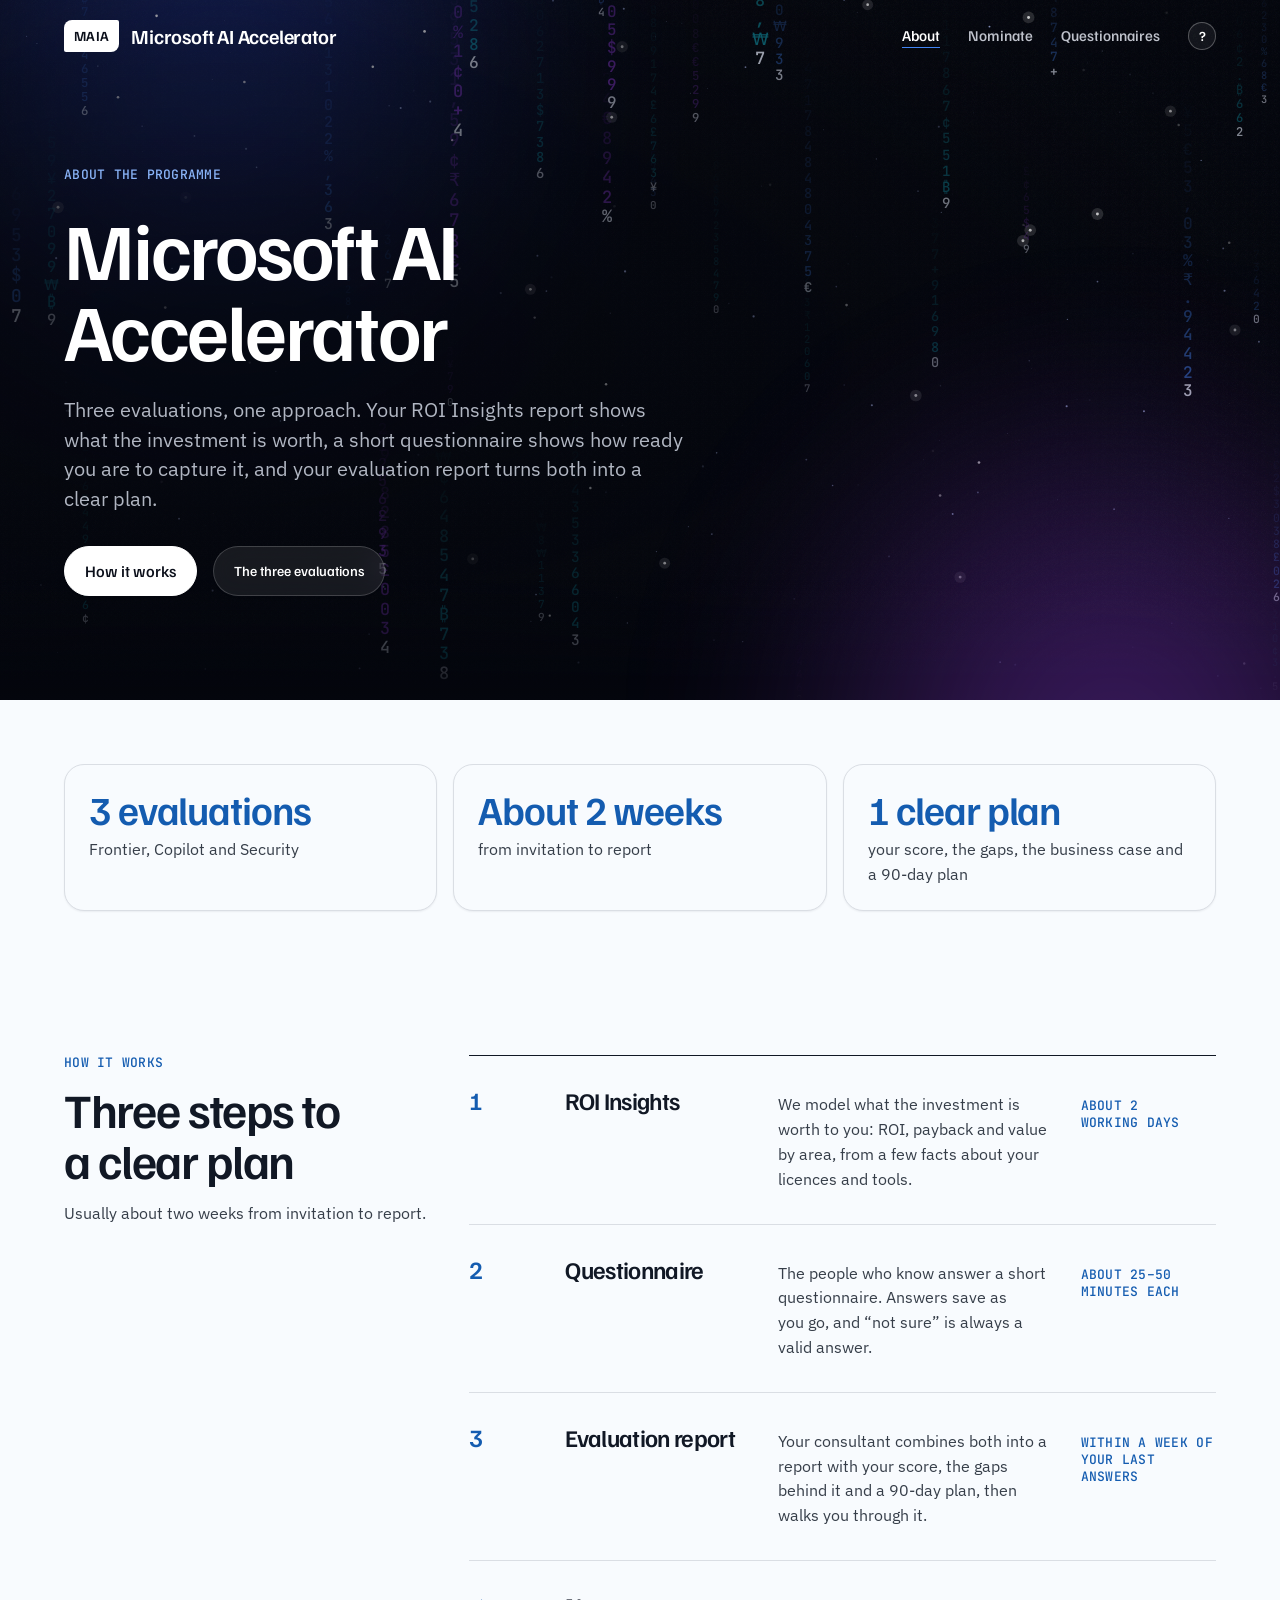
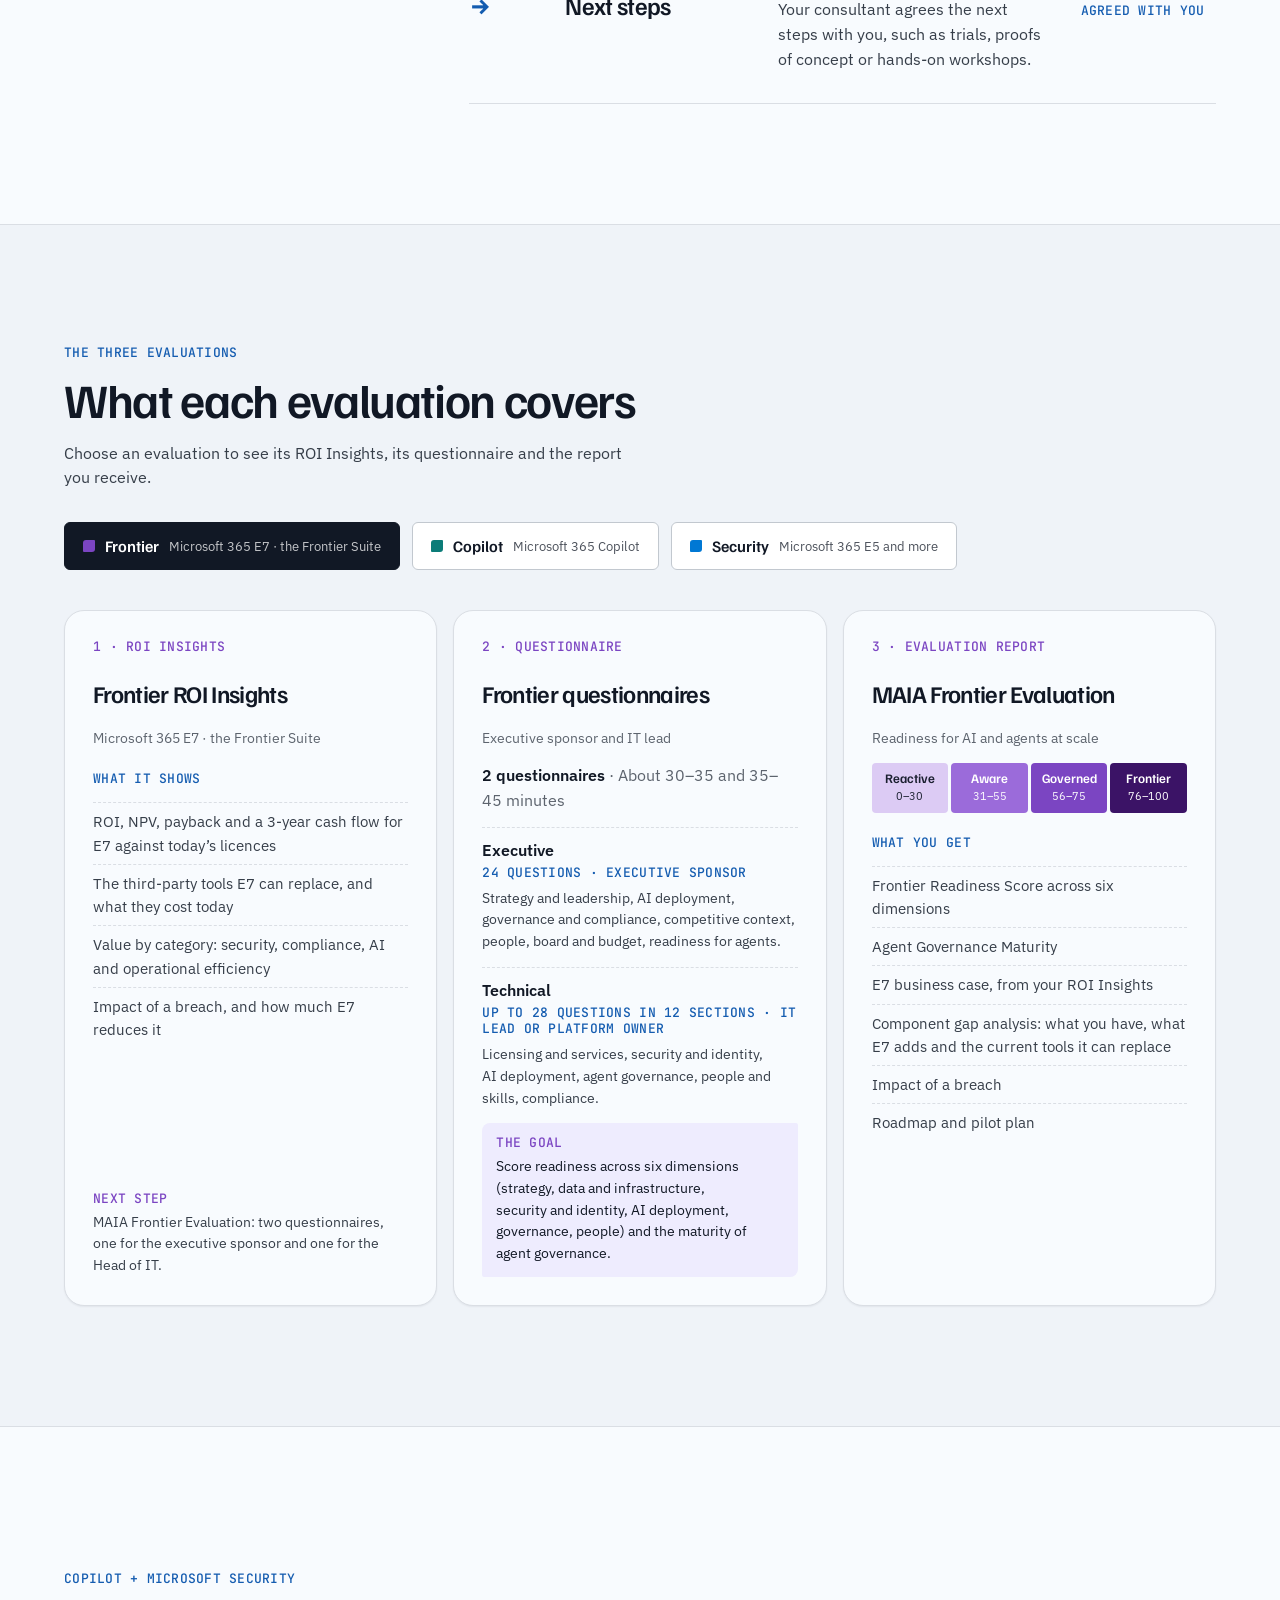
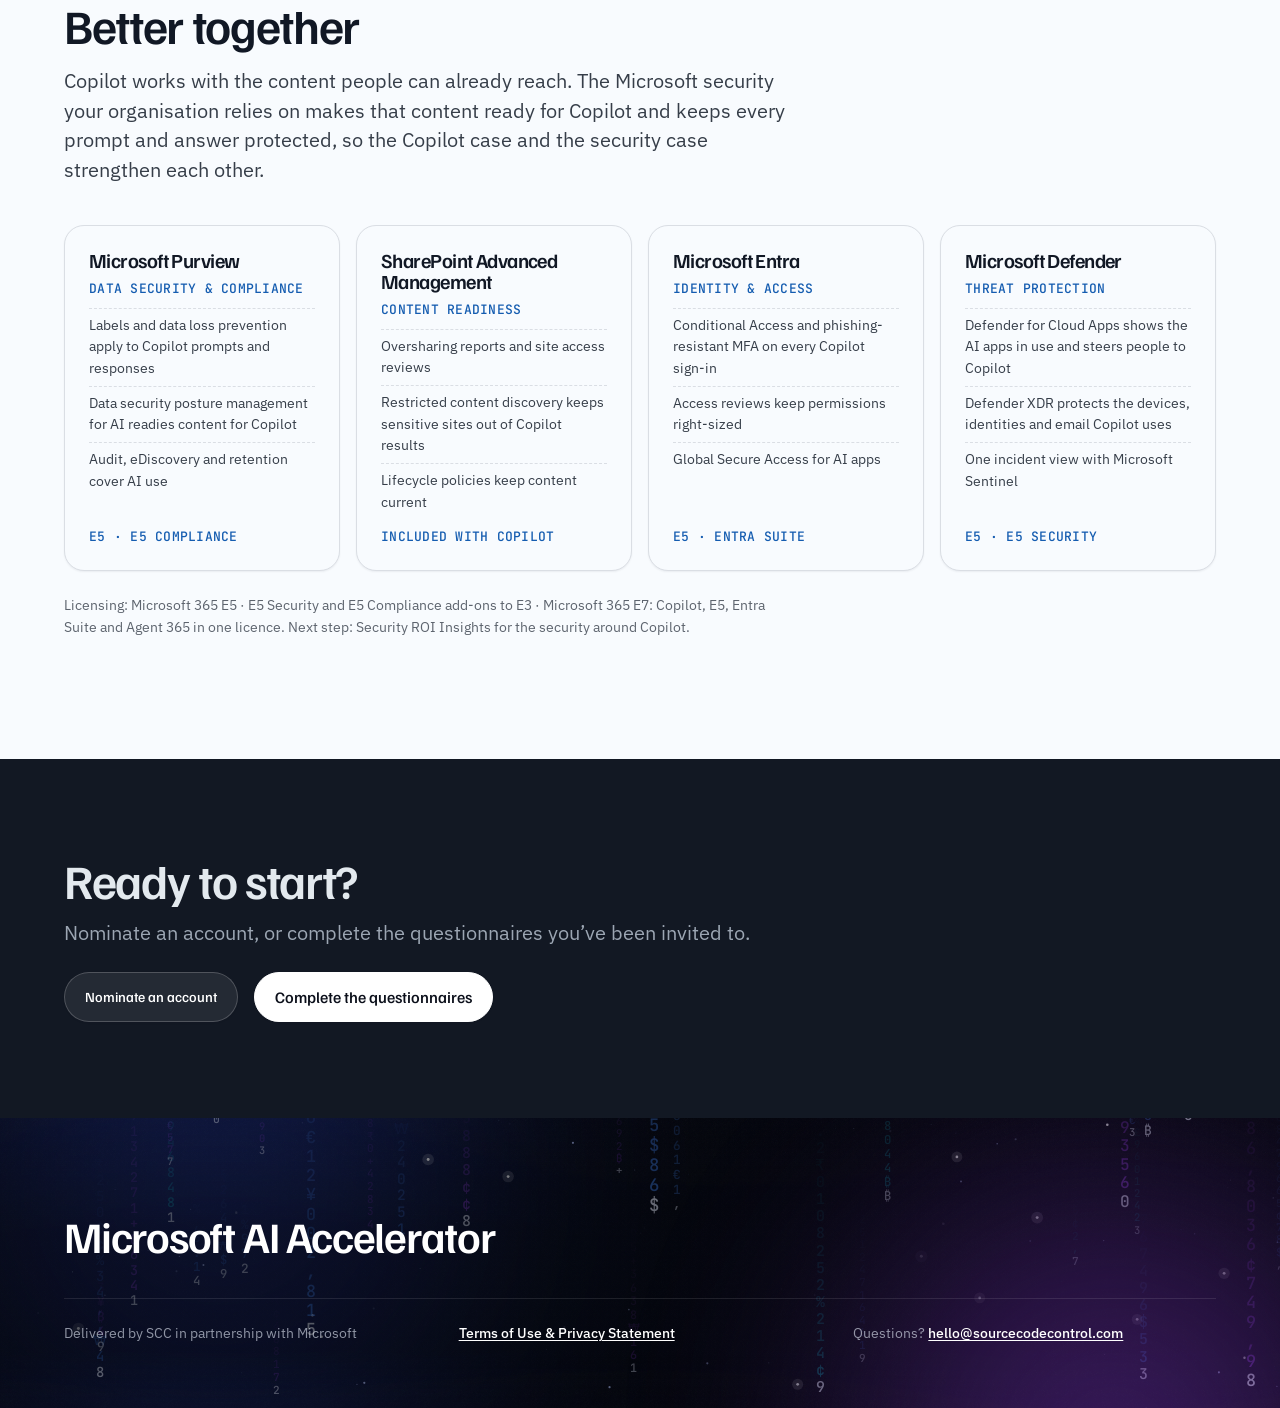
==== commit 36e8a80a: "Round 4: gradient headline with From-to arrow, compact outputs, space footer - AI Ambition and Busin" ====
--- a/about.html
+++ b/about.html
@@ -91,14 +91,14 @@
 <div style="display:flex;flex-wrap:wrap;gap:16px"><a class="key" href="nominate.html" data-keep>Nominate an account</a><a class="key p" href="questionnaires.html" data-keep>Complete the questionnaires</a></div>
 </div></section>
 </main>
-<footer class="wrap" style="padding-top:96px;padding-bottom:64px">
+<footer class="space foot" data-palette="security,frontier,copilot"><div class="space-bg" aria-hidden="true"><canvas></canvas><div class="veil-soft"></div><div class="grain"></div></div><div class="wrap" style="padding-top:96px;padding-bottom:64px">
 <p style="font:600 clamp(32px,3.4vw,56px)/1 'Familjen Grotesk',system-ui,sans-serif;letter-spacing:-.028em;margin:0 0 40px">Microsoft AI Accelerator</p>
 <div style="display:grid;grid-template-columns:repeat(auto-fit,minmax(240px,1fr));gap:16px 32px;padding-top:24px;border-top:1px solid oklch(90% .009 252);font-size:14px;color:oklch(50% .018 258)">
 <p>Delivered by SCC in partnership with Microsoft</p>
 <p><a href="terms.html" data-keep style="color:oklch(36% .022 260);font-weight:500">Terms of Use &amp; Privacy Statement</a></p>
 <p>Questions? <a href="mailto:hello@sourcecodecontrol.com" style="color:oklch(36% .022 260);font-weight:500">hello@sourcecodecontrol.com</a></p>
 </div>
-</footer>
+</div></footer>
 </div>
 <script>
 /* one evaluation at a time; #frontier, #copilot or #security opens that one */
--- a/assets/maia.css
+++ b/assets/maia.css
@@ -9,9 +9,24 @@
 }
 html{scroll-behavior:smooth}
 
-/* header: light acrylic, sticky */
-body>div>header{position:sticky!important;top:0;z-index:50!important;background:rgb(248 250 253/.72)!important;backdrop-filter:saturate(180%) blur(20px);-webkit-backdrop-filter:saturate(180%) blur(20px);transition:box-shadow .3s var(--ease)}
-body.scrolled>div>header{box-shadow:0 1px 0 rgb(11 15 26/.06),0 8px 24px -12px rgb(11 15 26/.18)}
+/* header: transparent over the space hero, dark acrylic once scrolled, same look on every page */
+header.site-hdr{position:sticky!important;top:0;z-index:50!important;max-width:none!important;background:transparent!important;border-bottom:1px solid rgb(255 255 255/0)!important;transition:background .4s var(--ease),border-color .4s var(--ease),backdrop-filter .4s}
+body.has-space-hero header.site-hdr{margin-bottom:-73px}
+body:not(.has-space-hero) header.site-hdr,body.scrolled header.site-hdr{background:rgb(4 6 13/.9)!important;backdrop-filter:saturate(160%) blur(18px);-webkit-backdrop-filter:saturate(160%) blur(18px);border-bottom-color:rgb(255 255 255/.08)!important}
+header.site-hdr a,header.site-hdr p{color:rgb(232 236 245/.82)!important}
+header.site-hdr a:hover{color:#fff!important}
+header.site-hdr>a>span:first-child{background:#fff!important;color:var(--ink)!important}
+header.site-hdr>a>span:last-child{color:#fff!important}
+header.site-hdr nav a[style*="underline"]{color:#fff!important;text-decoration-color:var(--g-blue)!important}
+body.has-space-hero main>section.space:first-child{padding-top:72px}
+/* help "?" beside Questionnaires */
+.help{position:relative;display:inline-flex}
+.help>button{width:28px;height:28px;display:grid;place-items:center;border-radius:50%;border:1px solid rgb(255 255 255/.28);background:rgb(255 255 255/.06);color:#fff;font:600 14px/1 'Familjen Grotesk',system-ui,sans-serif;cursor:pointer;transition:background .25s,border-color .25s,transform .35s var(--ease)}
+.help>button:hover,.help>button[aria-expanded="true"]{background:rgb(255 255 255/.16);border-color:rgb(255 255 255/.5);transform:scale(1.06)}
+.help .pop{position:absolute;top:calc(100% + 12px);right:-8px;width:max-content;max-width:min(320px,calc(100vw - 32px));padding:14px 16px;border-radius:14px;background:rgb(16 21 38/.92);border:1px solid rgb(255 255 255/.12);backdrop-filter:blur(18px);-webkit-backdrop-filter:blur(18px);box-shadow:0 18px 40px -16px rgb(0 0 0/.6);color:rgb(226 232 245/.85);font:14px/1.45 'IBM Plex Sans',system-ui,sans-serif;opacity:0;transform:translateY(-6px) scale(.98);transform-origin:top right;pointer-events:none;transition:opacity .25s var(--ease),transform .35s var(--ease)}
+.help .pop.open{opacity:1;transform:none;pointer-events:auto}
+.help .pop a{color:#fff!important;font-weight:500;text-decoration:underline;text-underline-offset:.18em}
+#motionBtn{display:none!important}
 
 /* buttons: pills, ink primary (Apple), track colours (Google) */
 .key{border-radius:999px!important;box-shadow:0 1px 2px rgb(11 15 26/.08)!important;transition:transform .35s var(--ease),box-shadow .35s var(--ease),background .25s!important;padding:0 20px!important}
@@ -69,3 +84,11 @@
 .space p[style*="Familjen"]{color:#fff!important}
 section[style*="oklch(21% .024 262)"] .key.p{background:#fff!important;border-color:#fff!important;color:var(--ink)!important}
 section[style*="oklch(21% .024 262)"] .key:not(.p){background:rgb(255 255 255/.08)!important;border-color:rgb(255 255 255/.2)!important;color:#fff!important}
+body:not(.has-space-hero) header.site-hdr{background:var(--space)!important}
+/* footer: the matrix closes the page */
+footer.space.foot{max-width:none!important;padding:0!important;margin:0}
+footer.space.foot>.wrap{position:relative;z-index:2}
+footer.space.foot [style*="border-top"]{border-top-color:rgb(255 255 255/.1)!important}
+footer.space.foot p{color:rgb(226 232 245/.62)!important}
+footer.space.foot p[style*="Familjen"]{color:#fff!important}
+footer.space.foot a{color:#fff!important}
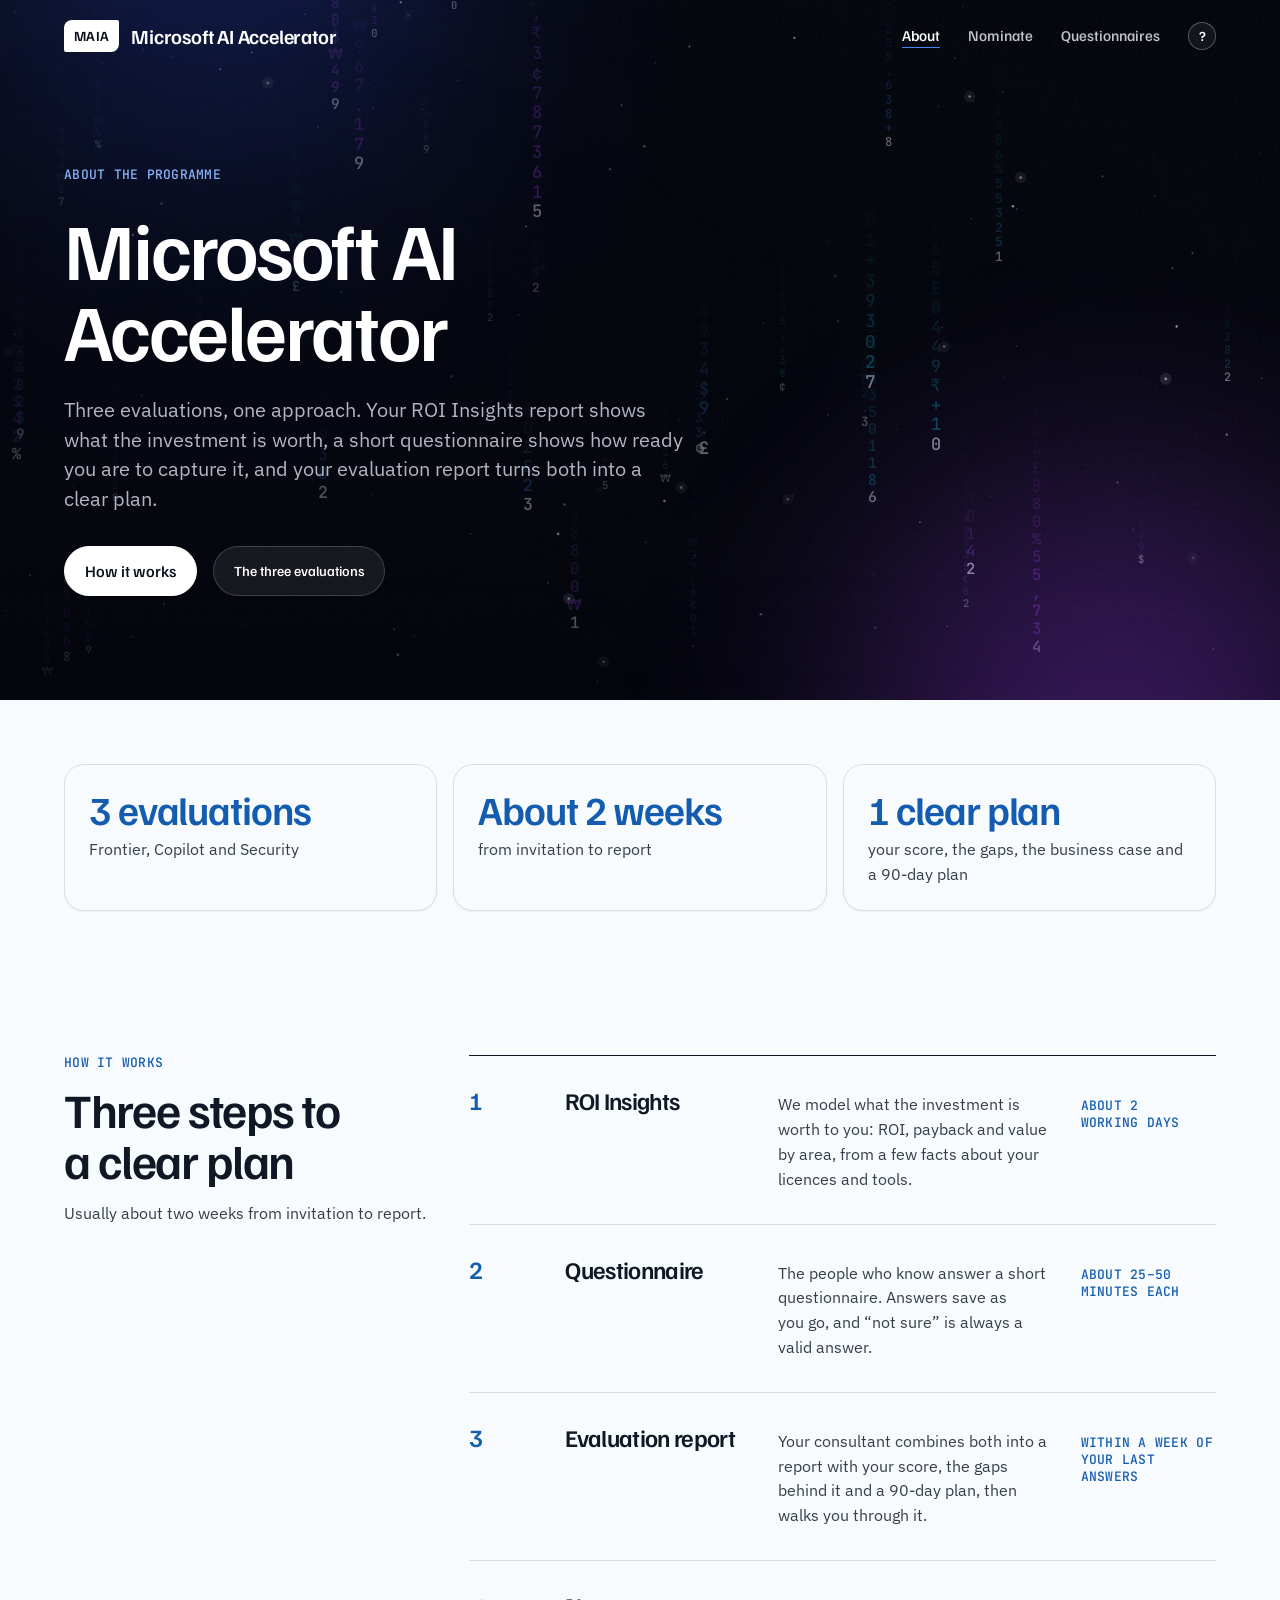
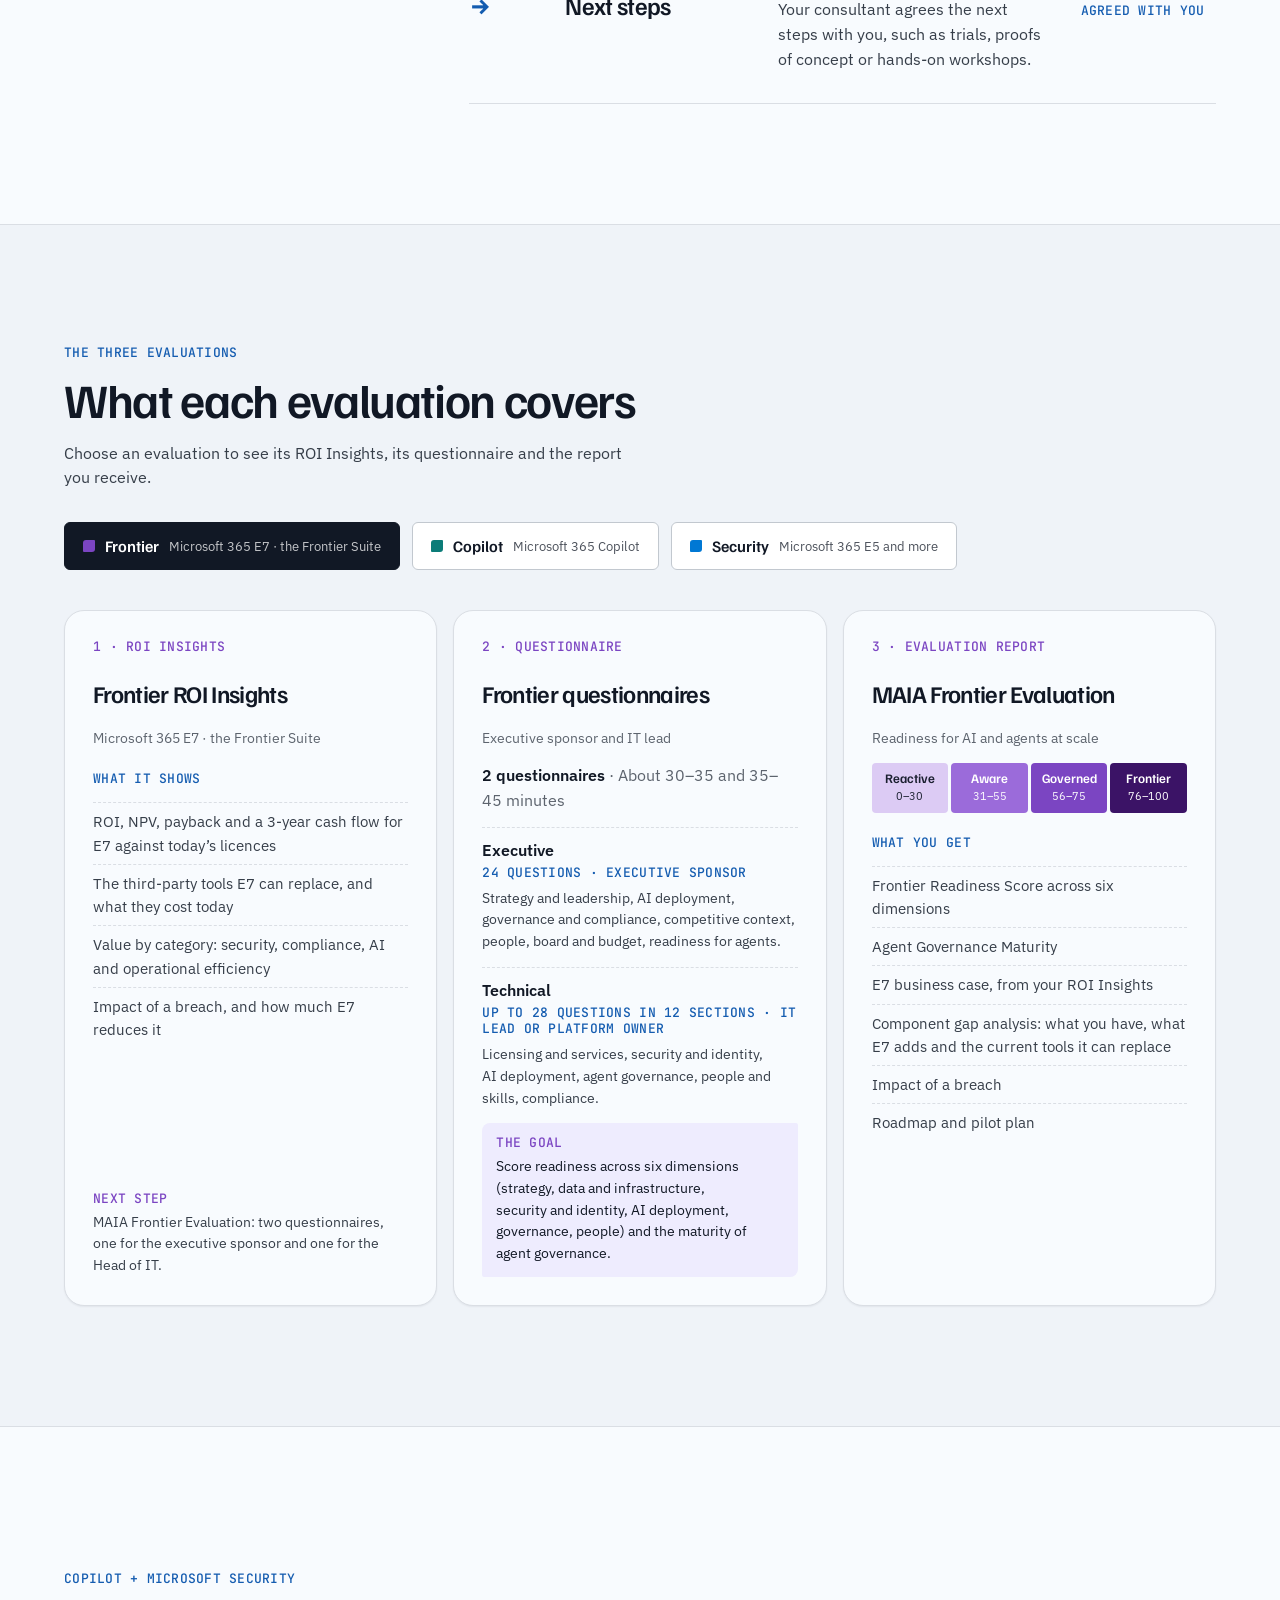
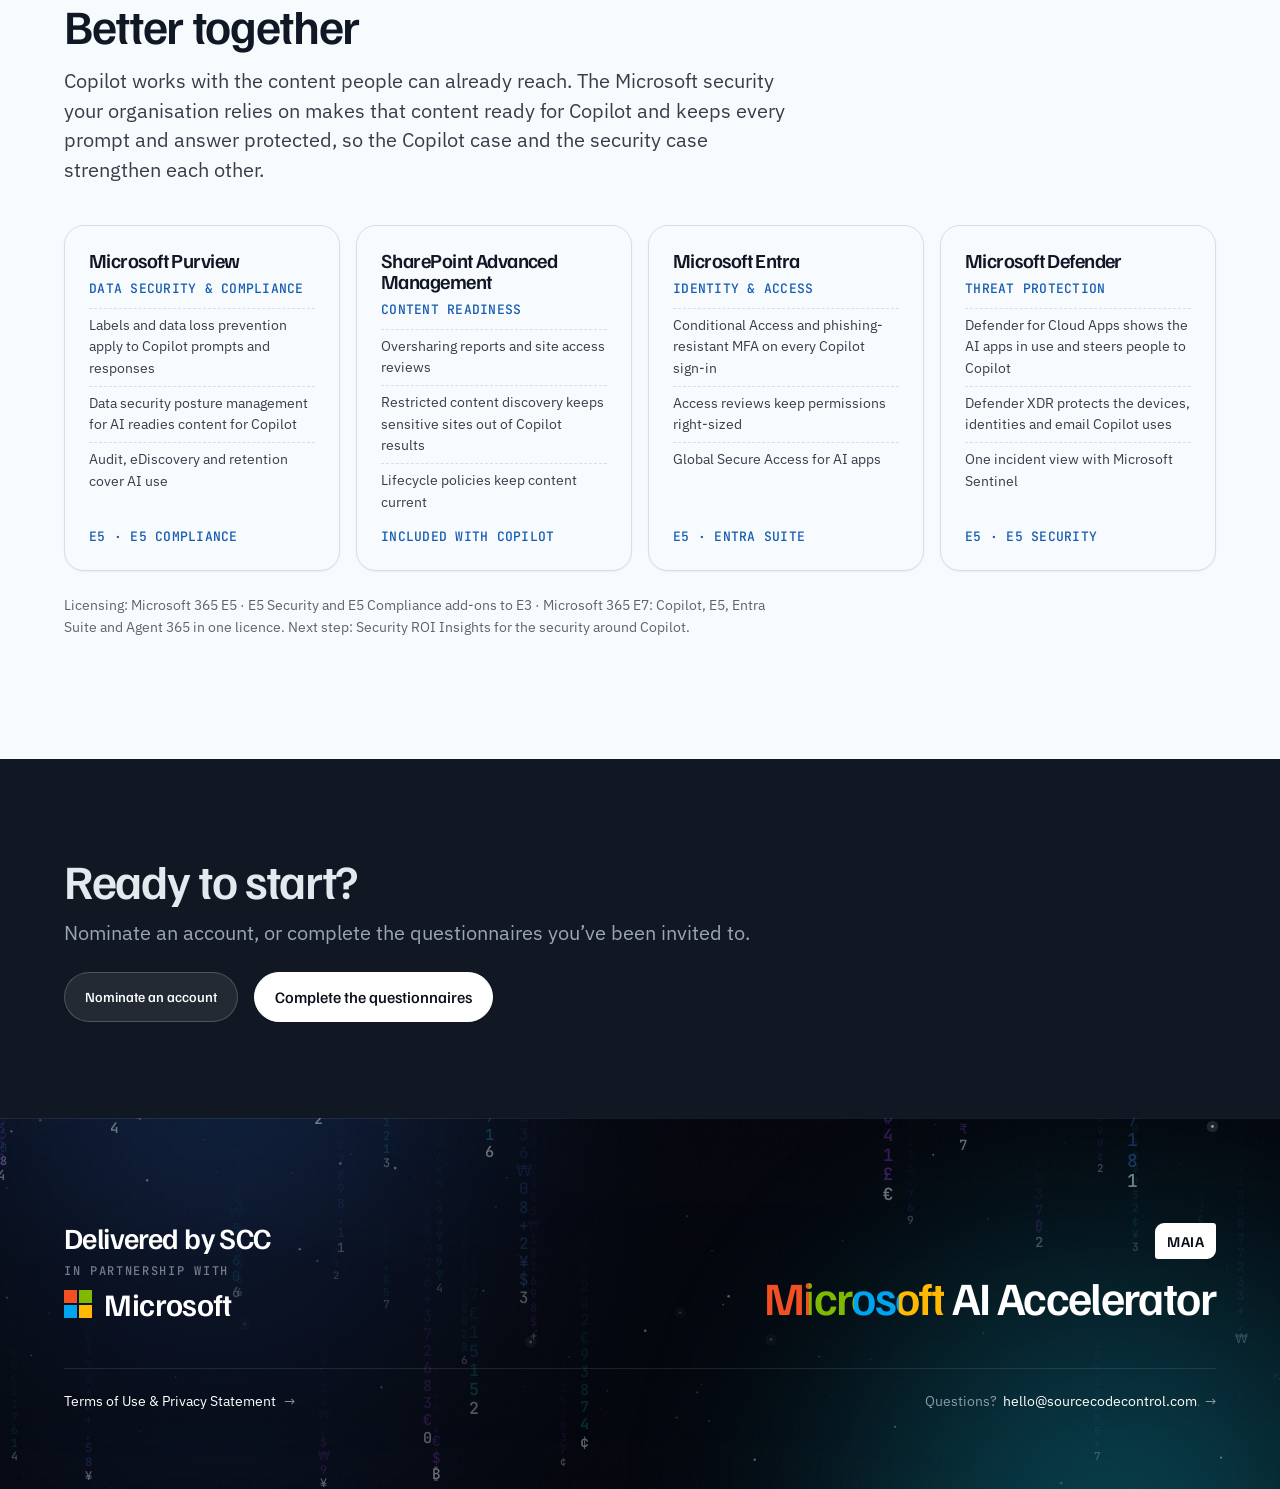
==== commit aa182e52: "Footer: one field with the tracks, partner block, brand on the right - Home page: the Frontier/Copil" ====
--- a/about.html
+++ b/about.html
@@ -91,14 +91,13 @@
 <div style="display:flex;flex-wrap:wrap;gap:16px"><a class="key" href="nominate.html" data-keep>Nominate an account</a><a class="key p" href="questionnaires.html" data-keep>Complete the questionnaires</a></div>
 </div></section>
 </main>
-<footer class="space foot" data-palette="security,frontier,copilot"><div class="space-bg" aria-hidden="true"><canvas></canvas><div class="veil-soft"></div><div class="grain"></div></div><div class="wrap" style="padding-top:96px;padding-bottom:64px">
-<p style="font:600 clamp(32px,3.4vw,56px)/1 'Familjen Grotesk',system-ui,sans-serif;letter-spacing:-.028em;margin:0 0 40px">Microsoft AI Accelerator</p>
-<div style="display:grid;grid-template-columns:repeat(auto-fit,minmax(240px,1fr));gap:16px 32px;padding-top:24px;border-top:1px solid oklch(90% .009 252);font-size:14px;color:oklch(50% .018 258)">
-<p>Delivered by SCC in partnership with Microsoft</p>
-<p><a href="terms.html" data-keep style="color:oklch(36% .022 260);font-weight:500">Terms of Use &amp; Privacy Statement</a></p>
-<p>Questions? <a href="mailto:hello@sourcecodecontrol.com" style="color:oklch(36% .022 260);font-weight:500">hello@sourcecodecontrol.com</a></p>
+<footer class="space foot" data-palette="copilot,security,frontier" style="--accent-a:#4285F4;--accent-b:#12B5CB"><div class="space-bg" aria-hidden="true"><canvas></canvas><div class="veil-soft"></div><div class="grain"></div></div>
+<div class="wrap foot-in">
+<div class="partner"><p class="p1">Delivered by SCC</p><p class="p2">in partnership with</p><p class="p3" aria-label="Microsoft"><span class="mslogo" aria-hidden="true"><i></i><i></i><i></i><i></i></span><span class="msword" aria-hidden="true">Microsoft</span></p></div>
+<div class="foot-brand"><span class="logo" aria-hidden="true">MAIA</span><p class="wm"><span class="ms">Microsoft</span> AI Accelerator</p></div>
+<div class="foot-bar"><a class="fa" href="terms.html" data-keep>Terms of Use &amp; Privacy Statement <span aria-hidden="true">→</span></a><span class="q">Questions? <a class="fa" href="mailto:hello@sourcecodecontrol.com">hello@sourcecodecontrol.com <span aria-hidden="true">→</span></a></span></div>
 </div>
-</div></footer>
+</footer>
 </div>
 <script>
 /* one evaluation at a time; #frontier, #copilot or #security opens that one */
--- a/assets/maia.css
+++ b/assets/maia.css
@@ -92,3 +92,32 @@
 footer.space.foot p{color:rgb(226 232 245/.62)!important}
 footer.space.foot p[style*="Familjen"]{color:#fff!important}
 footer.space.foot a{color:#fff!important}
+/* footer v2: one consistent style, brand on the right */
+footer.foot{position:relative;z-index:2}
+.foot-in{display:grid;grid-template-columns:minmax(0,1fr) auto;gap:48px 64px;align-items:end;padding-top:clamp(72px,8vw,120px);padding-bottom:clamp(48px,6vw,80px);border-top:1px solid rgb(255 255 255/.08)}
+.joined .foot-in{border-top-color:rgb(255 255 255/.1)}
+.foot-info{display:grid;gap:18px}
+.fi{display:grid;grid-template-columns:120px minmax(0,1fr);gap:16px;align-items:baseline}
+.fl{font:500 11.5px/1.3 'JetBrains Mono',ui-monospace,monospace;letter-spacing:.12em;text-transform:uppercase;color:rgb(226 232 245/.45)}
+.fv{font:500 15.5px/1.4 'IBM Plex Sans',system-ui,sans-serif;color:rgb(236 240 248/.9)}
+a.fa,.space a.fa{color:#fff!important;text-decoration:none!important;display:inline-flex;gap:8px;align-items:baseline;width:max-content;max-width:100%;background:linear-gradient(currentColor,currentColor) 0 100%/0 1px no-repeat;transition:background-size .45s var(--ease)}
+a.fa span{display:inline-block;opacity:.55;transition:transform .45s var(--ease),opacity .3s}
+a.fa:hover{background-size:100% 1px}a.fa:hover span{transform:translateX(5px);opacity:1}
+.foot-brand{display:grid;justify-items:end;gap:14px;text-align:right}
+.foot-brand .logo{height:36px;padding:0 12px;display:grid;place-items:center;border-radius:9px 3px;background:#fff;color:var(--ink);font:600 15px/1 'Familjen Grotesk',system-ui,sans-serif;letter-spacing:.03em}
+.foot-brand .wm,.space .foot-brand .wm{margin:0;font:600 clamp(30px,3vw + 8px,54px)/1 'Familjen Grotesk',system-ui,sans-serif;letter-spacing:-.035em;color:#fff!important}
+/* Microsoft wordmark in the Microsoft palette */
+.ms{background:linear-gradient(90deg,#F25022 0 25%,#7FBA00 25% 50%,#00A4EF 50% 75%,#FFB900 75% 100%);-webkit-background-clip:text;background-clip:text;color:transparent!important;-webkit-text-fill-color:transparent;font-weight:600}
+@media(max-width:860px){.foot-in{grid-template-columns:minmax(0,1fr)}.foot-brand{justify-items:start;text-align:left;order:-1}.fi{grid-template-columns:minmax(0,1fr);gap:4px}}
+/* partner block: Delivered by SCC / in partnership with / Microsoft */
+.partner{display:grid;gap:10px;justify-items:start}
+.partner p{margin:0}
+.partner .p1,.space .partner .p1{font:600 clamp(22px,1.2vw + 14px,30px)/1.1 'Familjen Grotesk',system-ui,sans-serif;letter-spacing:-.02em;color:#fff!important}
+.partner .p2,.space .partner .p2{font:500 12px/1.2 'JetBrains Mono',ui-monospace,monospace;letter-spacing:.14em;text-transform:uppercase;color:rgb(226 232 245/.5)!important}
+.partner .p3{display:inline-flex;align-items:center;gap:12px}
+.mslogo{display:grid;grid-template-columns:repeat(2,13px);grid-auto-rows:13px;gap:2px}
+.mslogo i:nth-child(1){background:#F25022}.mslogo i:nth-child(2){background:#7FBA00}.mslogo i:nth-child(3){background:#00A4EF}.mslogo i:nth-child(4){background:#FFB900}
+.msword{font:600 clamp(24px,1.2vw + 16px,32px)/1 'Segoe UI','Familjen Grotesk',system-ui,sans-serif;letter-spacing:-.01em;color:#fff}
+.foot-bar{grid-column:1/-1;display:flex;flex-wrap:wrap;justify-content:space-between;gap:12px 32px;padding-top:22px;border-top:1px solid rgb(255 255 255/.1);font-size:14px;color:rgb(226 232 245/.6)}
+.foot-bar .q{display:inline-flex;gap:6px;flex-wrap:wrap}
+.foot-bar a.fa{font-size:14px}
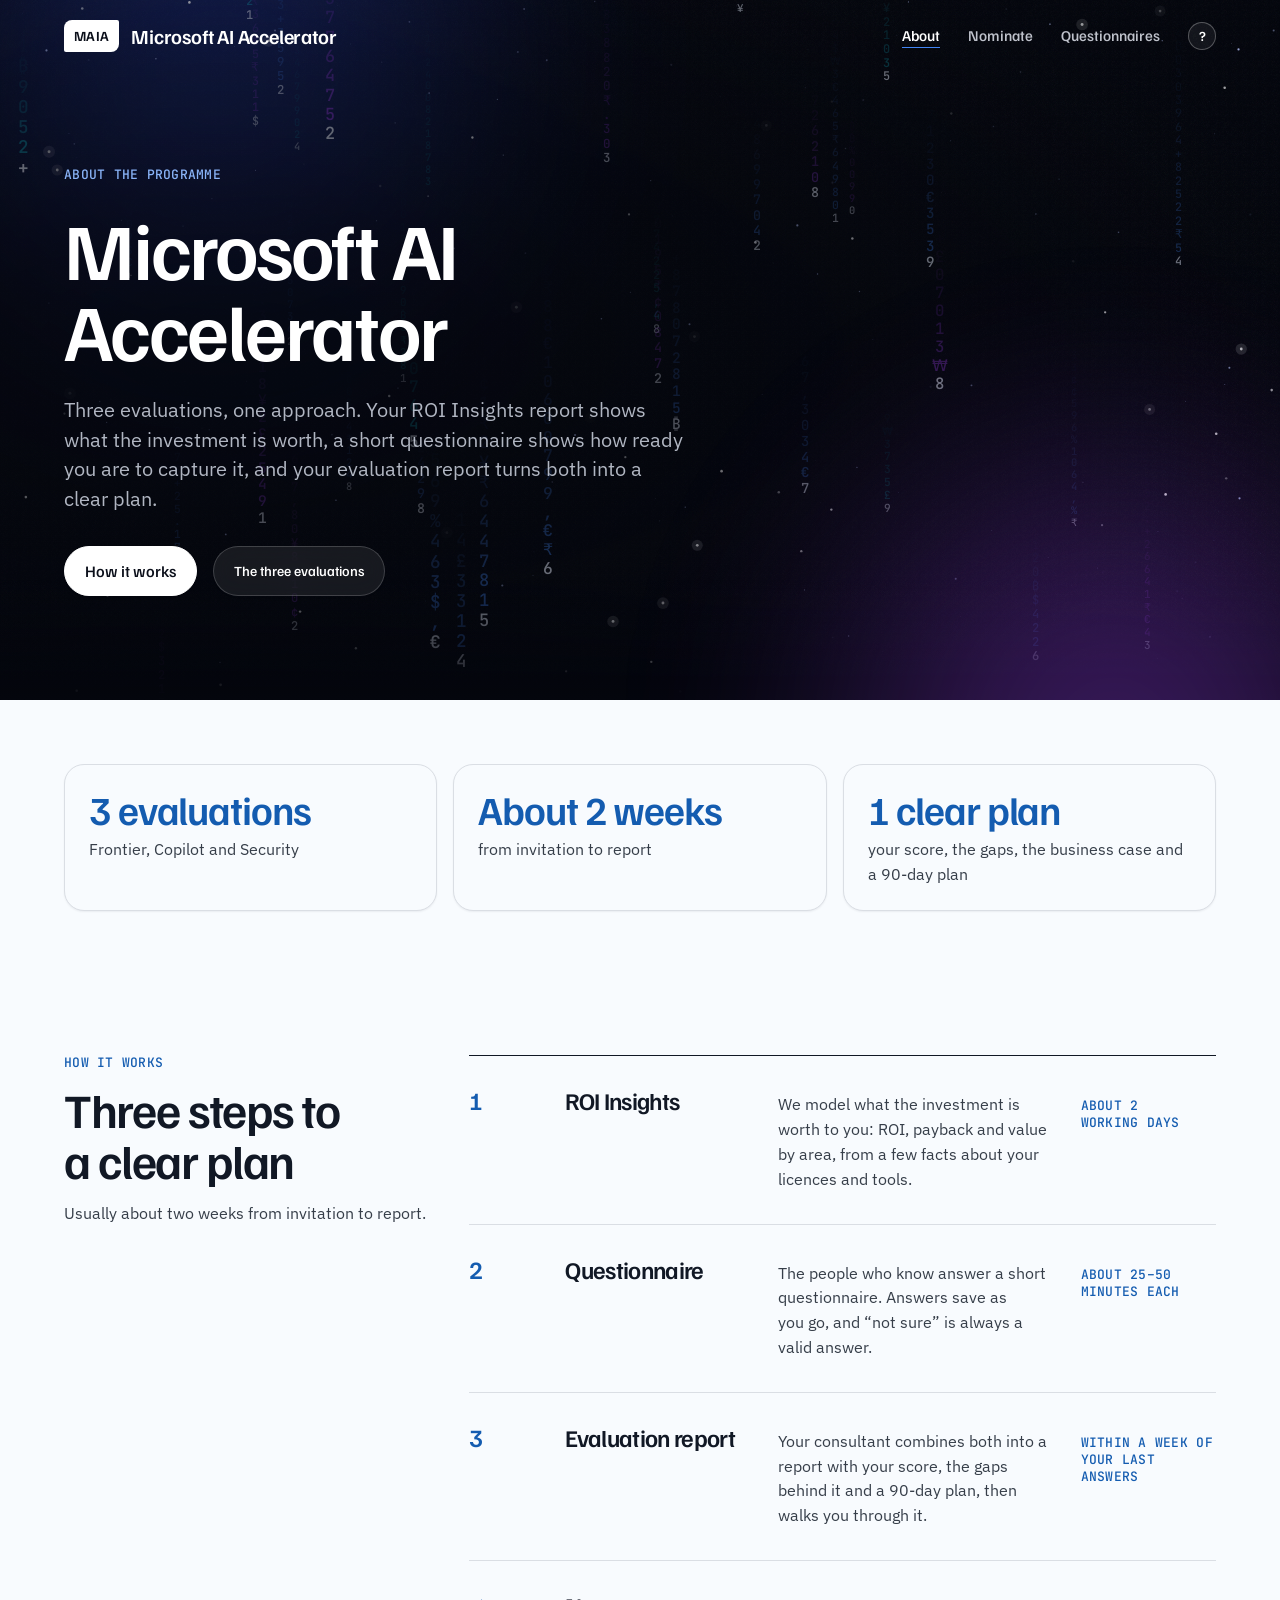
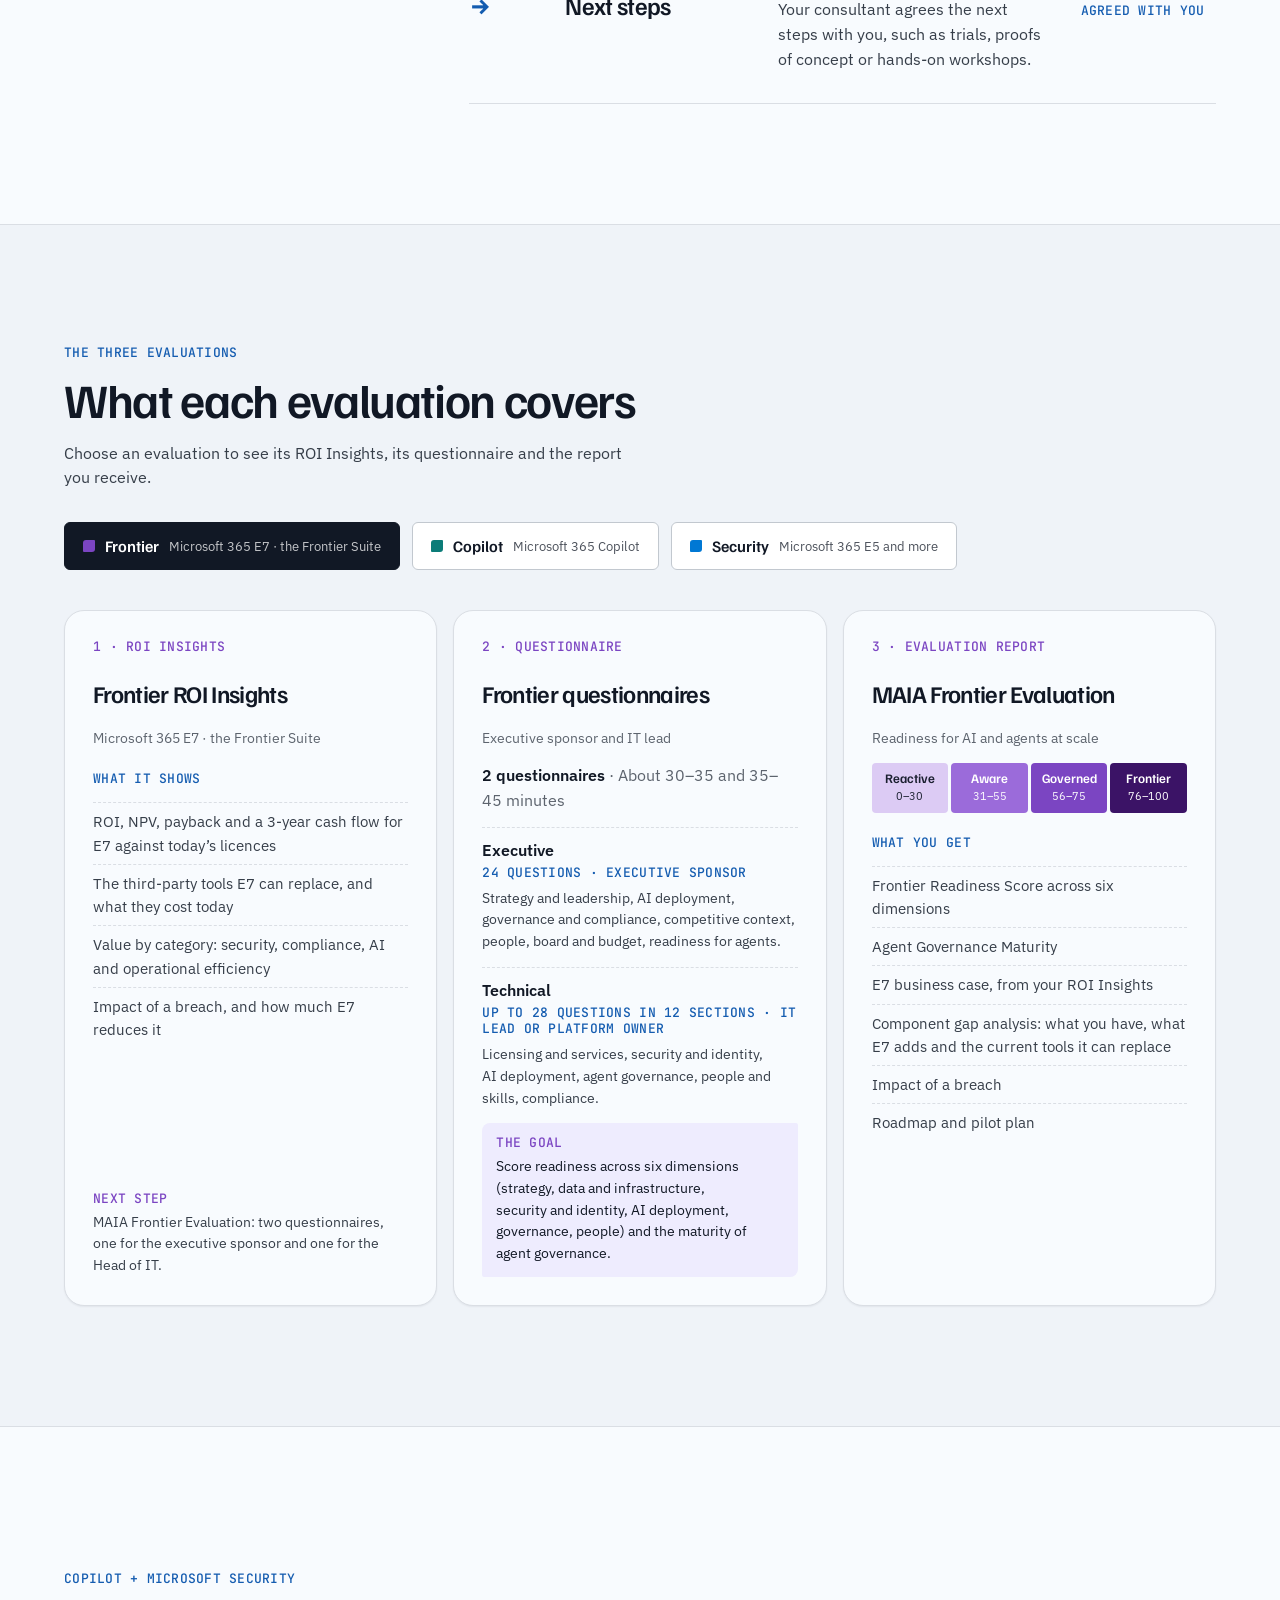
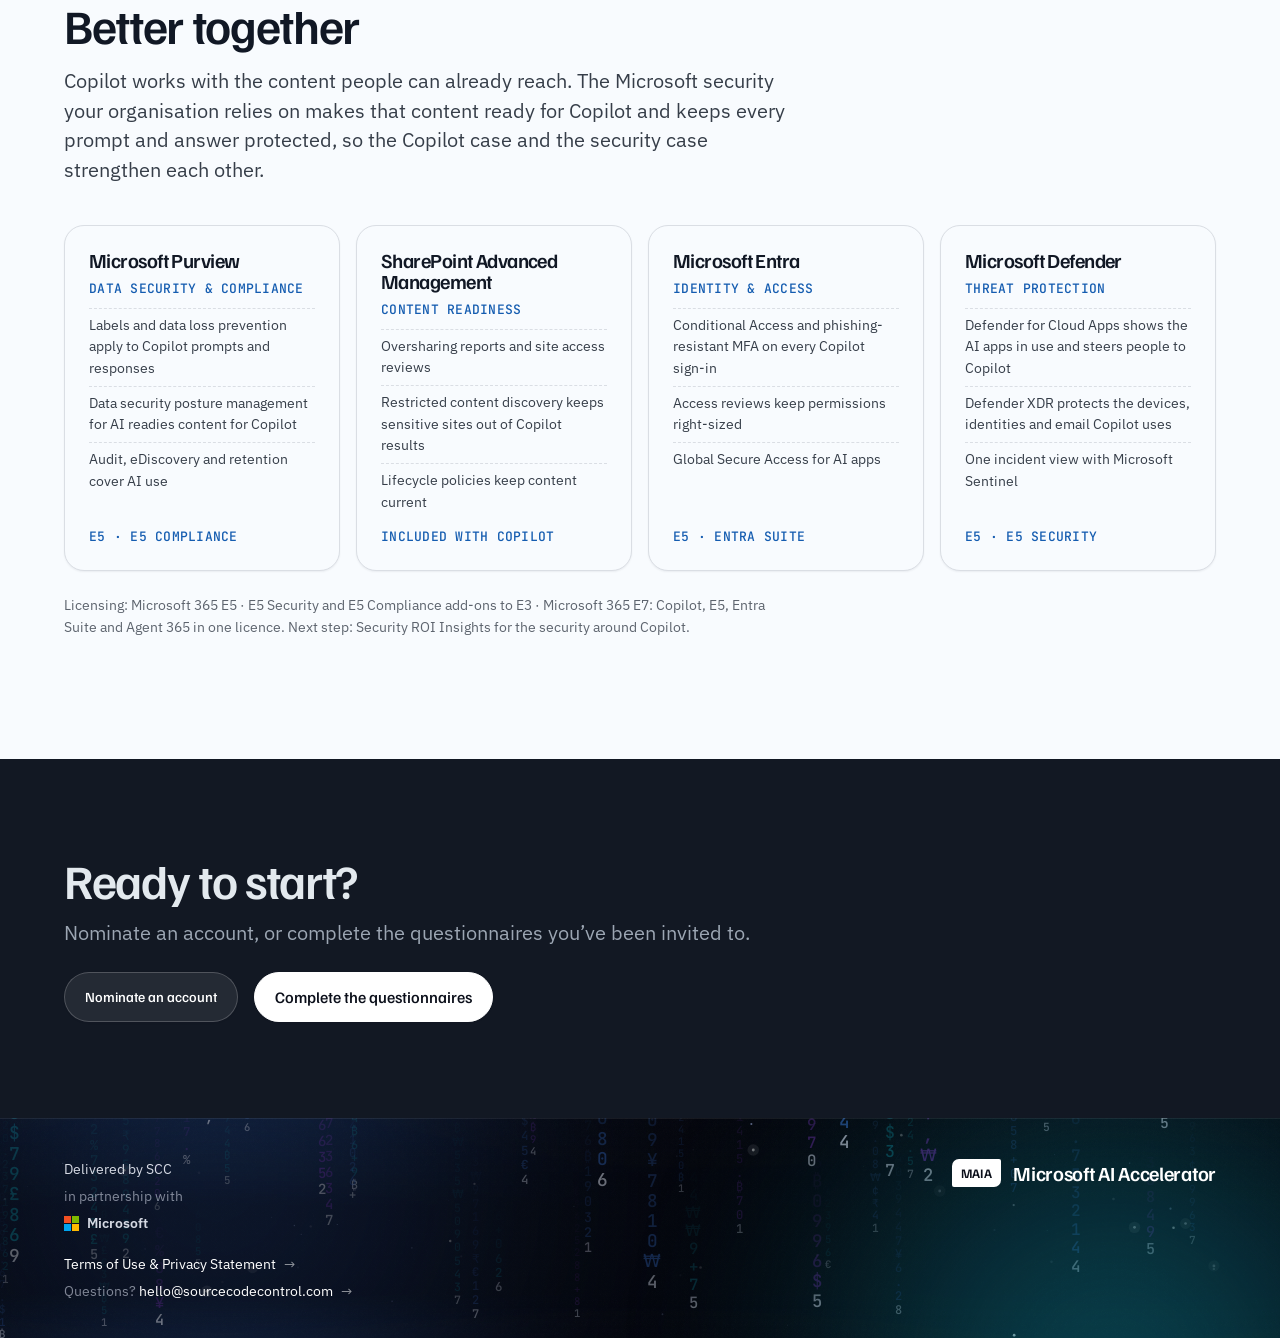
==== commit cc39bbf1: "Teal headline, white To, bolder arrow, compact footer - Hero: removed the eyebrow above the headline" ====
--- a/about.html
+++ b/about.html
@@ -93,9 +93,14 @@
 </main>
 <footer class="space foot" data-palette="copilot,security,frontier" style="--accent-a:#4285F4;--accent-b:#12B5CB"><div class="space-bg" aria-hidden="true"><canvas></canvas><div class="veil-soft"></div><div class="grain"></div></div>
 <div class="wrap foot-in">
-<div class="partner"><p class="p1">Delivered by SCC</p><p class="p2">in partnership with</p><p class="p3" aria-label="Microsoft"><span class="mslogo" aria-hidden="true"><i></i><i></i><i></i><i></i></span><span class="msword" aria-hidden="true">Microsoft</span></p></div>
-<div class="foot-brand"><span class="logo" aria-hidden="true">MAIA</span><p class="wm"><span class="ms">Microsoft</span> AI Accelerator</p></div>
-<div class="foot-bar"><a class="fa" href="terms.html" data-keep>Terms of Use &amp; Privacy Statement <span aria-hidden="true">→</span></a><span class="q">Questions? <a class="fa" href="mailto:hello@sourcecodecontrol.com">hello@sourcecodecontrol.com <span aria-hidden="true">→</span></a></span></div>
+<div class="foot-left">
+<p class="pl">Delivered by SCC</p>
+<p class="pl muted">in partnership with</p>
+<p class="pl ms-line"><span class="mslogo" aria-hidden="true"><i></i><i></i><i></i><i></i></span>Microsoft</p>
+<p class="pl gap"><a class="fa" href="terms.html" data-keep>Terms of Use &amp; Privacy Statement <span aria-hidden="true">→</span></a></p>
+<p class="pl"><span class="muted">Questions?</span> <a class="fa" href="mailto:hello@sourcecodecontrol.com">hello@sourcecodecontrol.com <span aria-hidden="true">→</span></a></p>
+</div>
+<div class="foot-brand"><span class="logo" aria-hidden="true">MAIA</span><p class="wm">Microsoft AI Accelerator</p></div>
 </div>
 </footer>
 </div>
--- a/assets/maia.css
+++ b/assets/maia.css
@@ -121,3 +121,18 @@
 .foot-bar{grid-column:1/-1;display:flex;flex-wrap:wrap;justify-content:space-between;gap:12px 32px;padding-top:22px;border-top:1px solid rgb(255 255 255/.1);font-size:14px;color:rgb(226 232 245/.6)}
 .foot-bar .q{display:inline-flex;gap:6px;flex-wrap:wrap}
 .foot-bar a.fa{font-size:14px}
+/* footer v3: compact, one aligned column on the left, brand on one line at right */
+.foot-in{grid-template-columns:minmax(0,1fr) auto!important;align-items:start!important;gap:28px 48px!important;padding-top:40px!important;padding-bottom:36px!important}
+.foot-left{display:grid;gap:6px;justify-items:start}
+.foot-left .pl,.space .foot-left .pl{margin:0;font:400 14px/1.5 'IBM Plex Sans',system-ui,sans-serif;color:rgb(236 240 248/.9)!important}
+.foot-left .muted,.space .foot-left .muted{color:rgb(226 232 245/.55)!important}
+.foot-left .gap{margin-top:14px}
+.foot-left .ms-line{display:inline-flex;align-items:center;gap:8px;font-weight:600!important}
+.foot-left .mslogo{grid-template-columns:repeat(2,7px);grid-auto-rows:7px;gap:1px}
+.foot-left a.fa{font-size:14px}
+.foot-brand{display:flex!important;align-items:center;gap:12px;justify-items:initial}
+.foot-brand .logo{height:28px;padding:0 9px;font-size:13px;border-radius:7px 2px}
+.foot-brand .wm,.space .foot-brand .wm{font:600 20px/1 'Familjen Grotesk',system-ui,sans-serif!important;letter-spacing:-.015em;white-space:nowrap}
+@media(max-width:860px){.foot-brand{order:-1}}
+.space .foot-left .pl.gap,.foot-left .pl.gap{margin-top:14px}
+@media(max-width:860px){.foot-in{grid-template-columns:minmax(0,1fr)!important}}
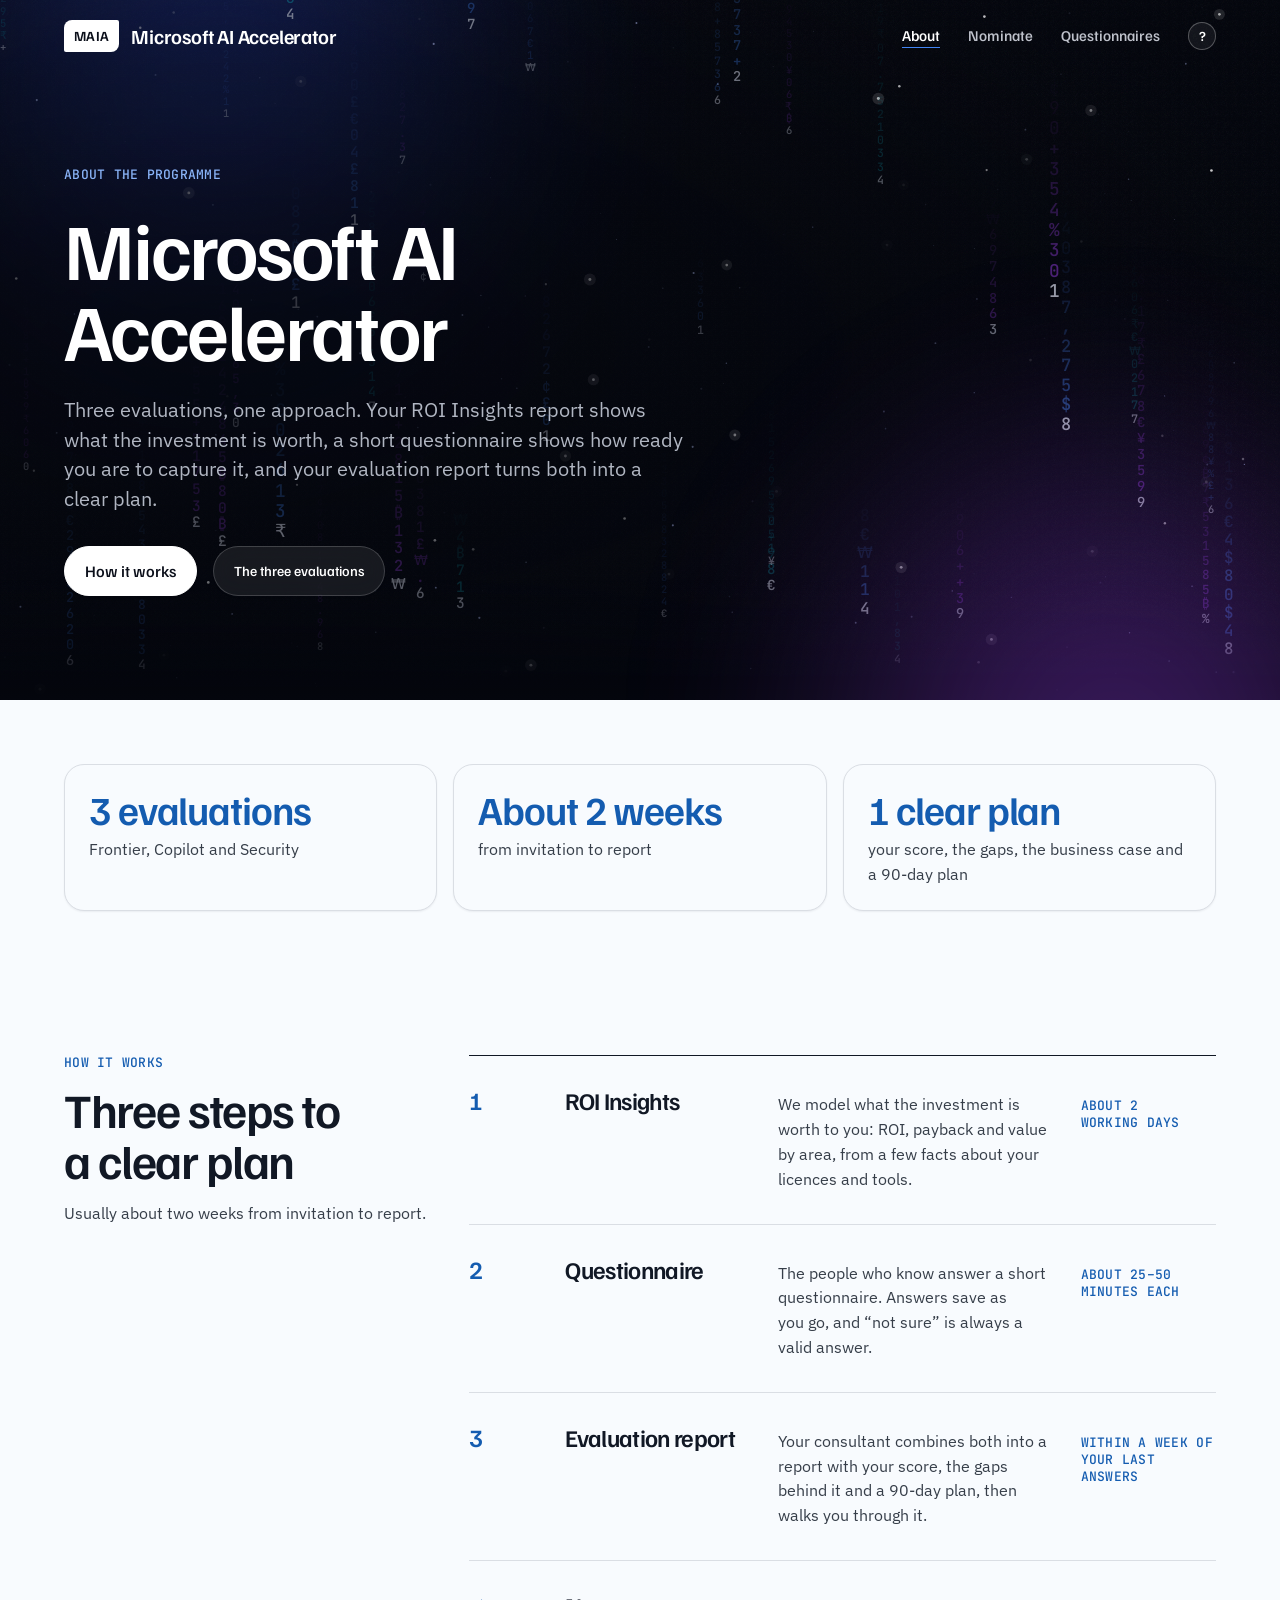
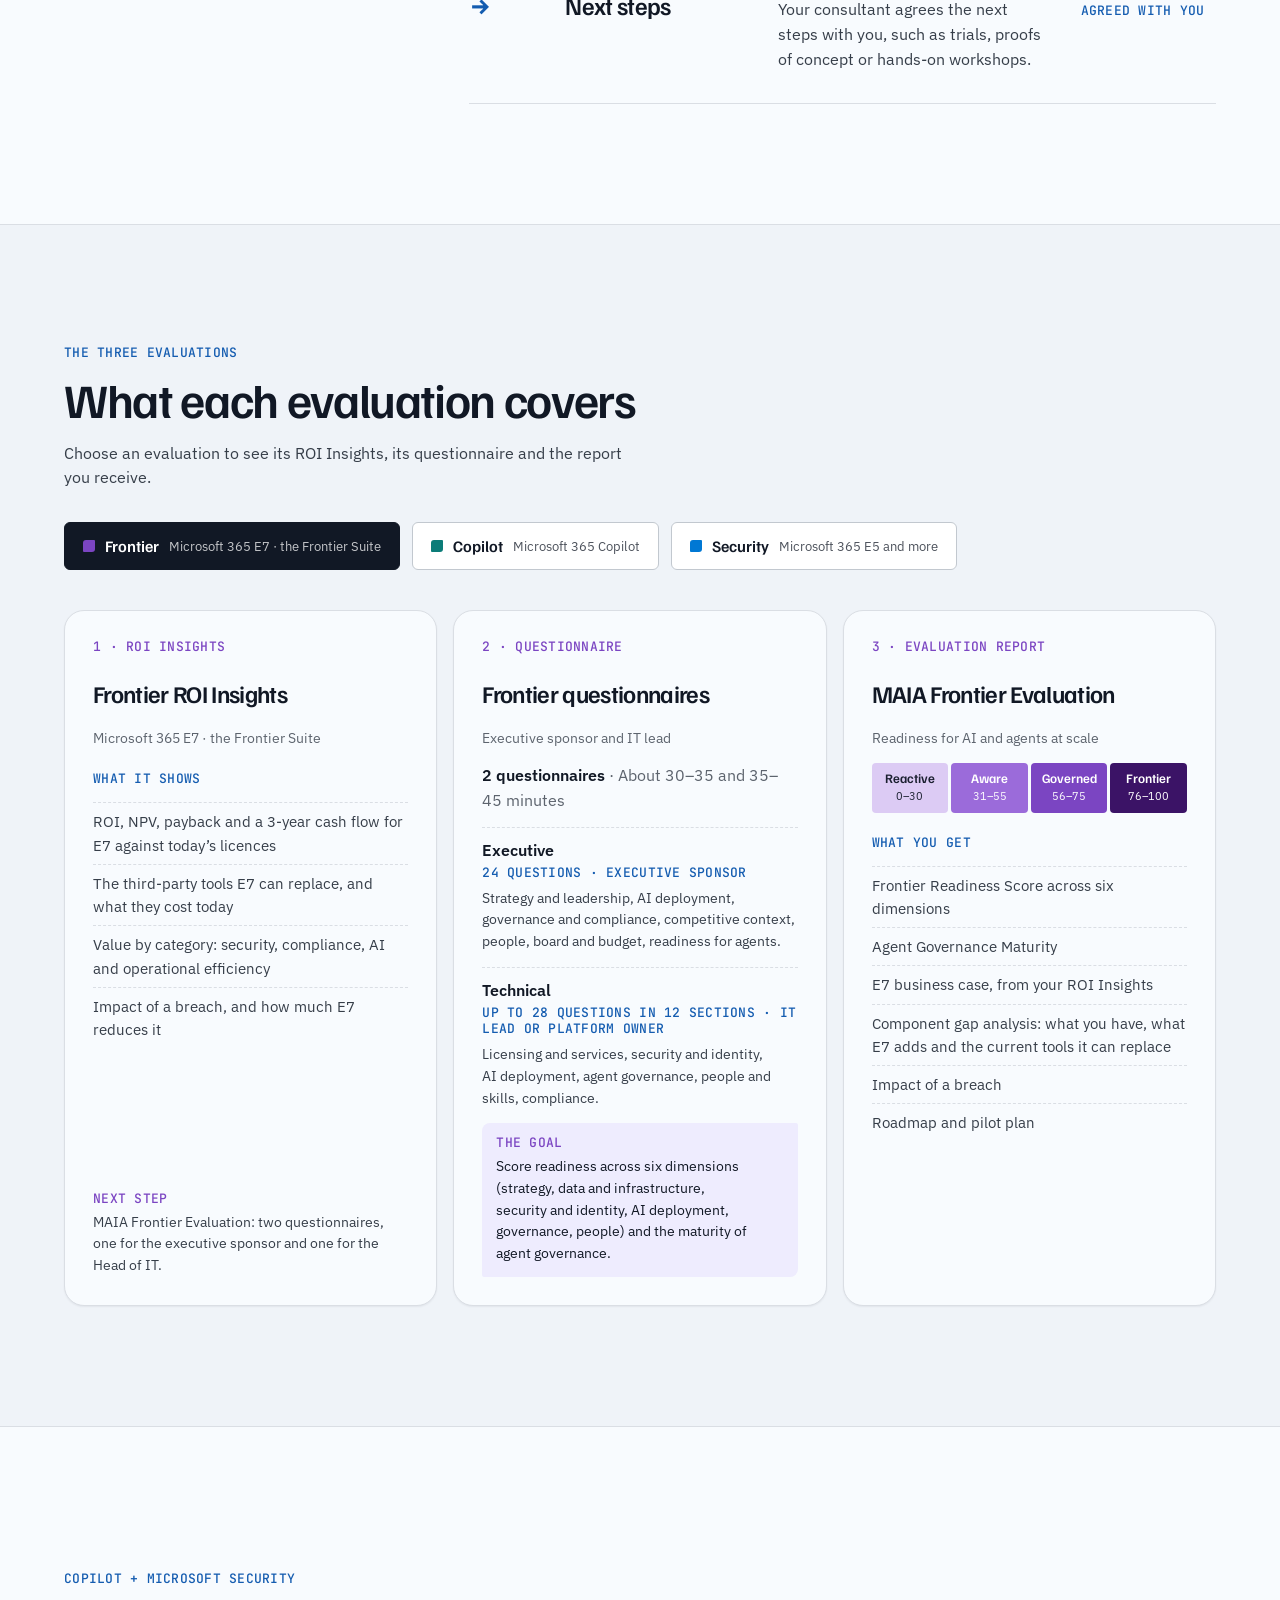
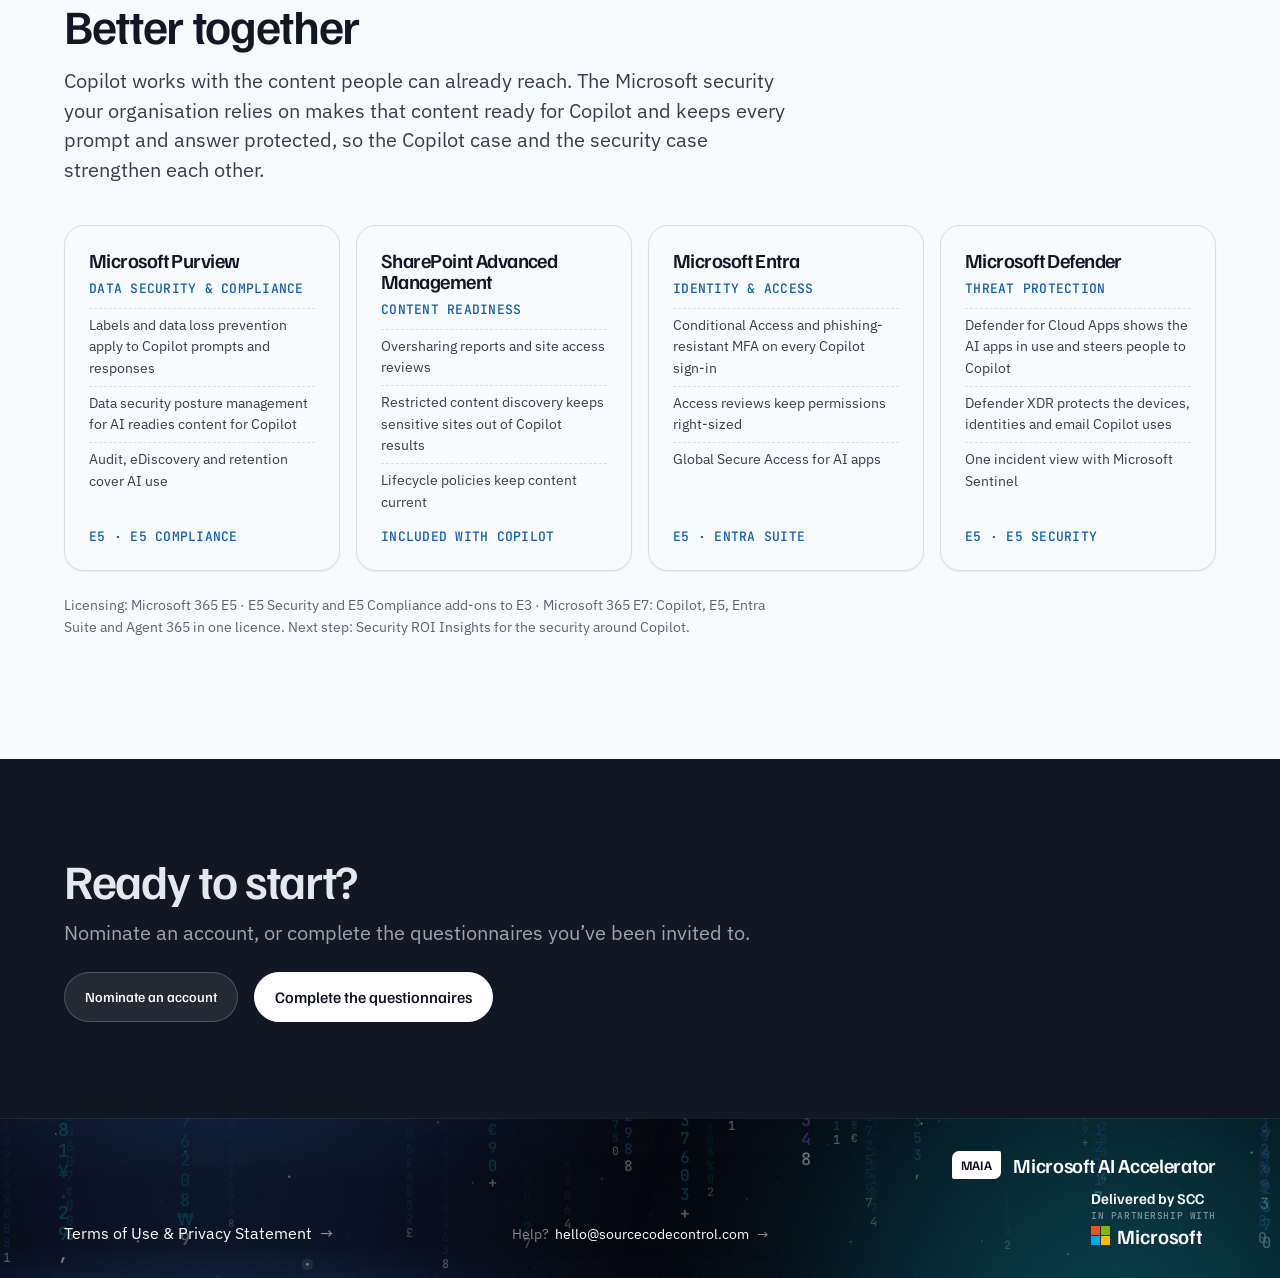
==== commit 4a1c6f19: "Footer row, compact outputs, light track gradients, track-coloured pages - Footer: Terms left, Help?" ====
--- a/about.html
+++ b/about.html
@@ -93,14 +93,12 @@
 </main>
 <footer class="space foot" data-palette="copilot,security,frontier" style="--accent-a:#4285F4;--accent-b:#12B5CB"><div class="space-bg" aria-hidden="true"><canvas></canvas><div class="veil-soft"></div><div class="grain"></div></div>
 <div class="wrap foot-in">
-<div class="foot-left">
-<p class="pl">Delivered by SCC</p>
-<p class="pl muted">in partnership with</p>
-<p class="pl ms-line"><span class="mslogo" aria-hidden="true"><i></i><i></i><i></i><i></i></span>Microsoft</p>
-<p class="pl gap"><a class="fa" href="terms.html" data-keep>Terms of Use &amp; Privacy Statement <span aria-hidden="true">→</span></a></p>
-<p class="pl"><span class="muted">Questions?</span> <a class="fa" href="mailto:hello@sourcecodecontrol.com">hello@sourcecodecontrol.com <span aria-hidden="true">→</span></a></p>
+<a class="fa f-terms" href="terms.html" data-keep>Terms of Use &amp; Privacy Statement <span aria-hidden="true">→</span></a>
+<p class="f-help"><span class="muted">Help?</span> <a class="fa" href="mailto:hello@sourcecodecontrol.com">hello@sourcecodecontrol.com <span aria-hidden="true">→</span></a></p>
+<div class="f-brand">
+<div class="foot-brand"><span class="logo" aria-hidden="true">MAIA</span><p class="wm">Microsoft AI Accelerator</p></div>
+<div class="partner-box" aria-label="Delivered by SCC in partnership with Microsoft"><span class="pb1">Delivered by SCC</span><span class="pb2">in partnership with</span><span class="pb3"><span class="mslogo" aria-hidden="true"><i></i><i></i><i></i><i></i></span><span class="msw">Microsoft</span></span></div>
 </div>
-<div class="foot-brand"><span class="logo" aria-hidden="true">MAIA</span><p class="wm">Microsoft AI Accelerator</p></div>
 </div>
 </footer>
 </div>
--- a/assets/maia.css
+++ b/assets/maia.css
@@ -136,3 +136,17 @@
 @media(max-width:860px){.foot-brand{order:-1}}
 .space .foot-left .pl.gap,.foot-left .pl.gap{margin-top:14px}
 @media(max-width:860px){.foot-in{grid-template-columns:minmax(0,1fr)!important}}
+/* footer v4: Terms | Help | brand with the partner rectangle beneath */
+.foot-in{grid-template-columns:1fr auto 1fr!important;align-items:end!important;gap:20px 32px!important;padding-top:32px!important;padding-bottom:32px!important}
+.f-terms{justify-self:start}
+.f-help{margin:0;justify-self:center;display:inline-flex;gap:6px;font-size:14px;color:rgb(236 240 248/.9)}
+.f-help .muted{color:rgb(226 232 245/.55)}
+.f-brand{justify-self:end;display:grid;justify-items:end;gap:12px}
+.partner-box{display:inline-grid;grid-template-columns:max-content;row-gap:5px;color:#fff}
+.partner-box .pb1{font:600 15px/1 'Familjen Grotesk',system-ui,sans-serif;letter-spacing:-.005em;white-space:nowrap}
+.partner-box .pb2{display:block;font:500 9.5px/1 'JetBrains Mono',ui-monospace,monospace;text-transform:uppercase;color:rgb(226 232 245/.55);text-align:justify;text-align-last:justify;white-space:nowrap;letter-spacing:.06em}
+.partner-box .pb3{display:flex;align-items:center;justify-content:space-between;gap:.35em;font:600 15px/1 'Segoe UI','Familjen Grotesk',system-ui,sans-serif;white-space:nowrap}
+.partner-box .mslogo{display:grid;grid-template-columns:repeat(2,.44em);grid-auto-rows:.44em;gap:.07em}
+.partner-box .msw{flex:1;text-align:justify;text-align-last:justify}
+@media(max-width:860px){.foot-in{grid-template-columns:minmax(0,1fr)!important;align-items:start!important}.f-brand{justify-self:start;justify-items:start;order:-1}.f-help{justify-self:start}}
+.partner-box{justify-items:start}.partner-box .pb2,.partner-box .pb3{justify-self:stretch}
